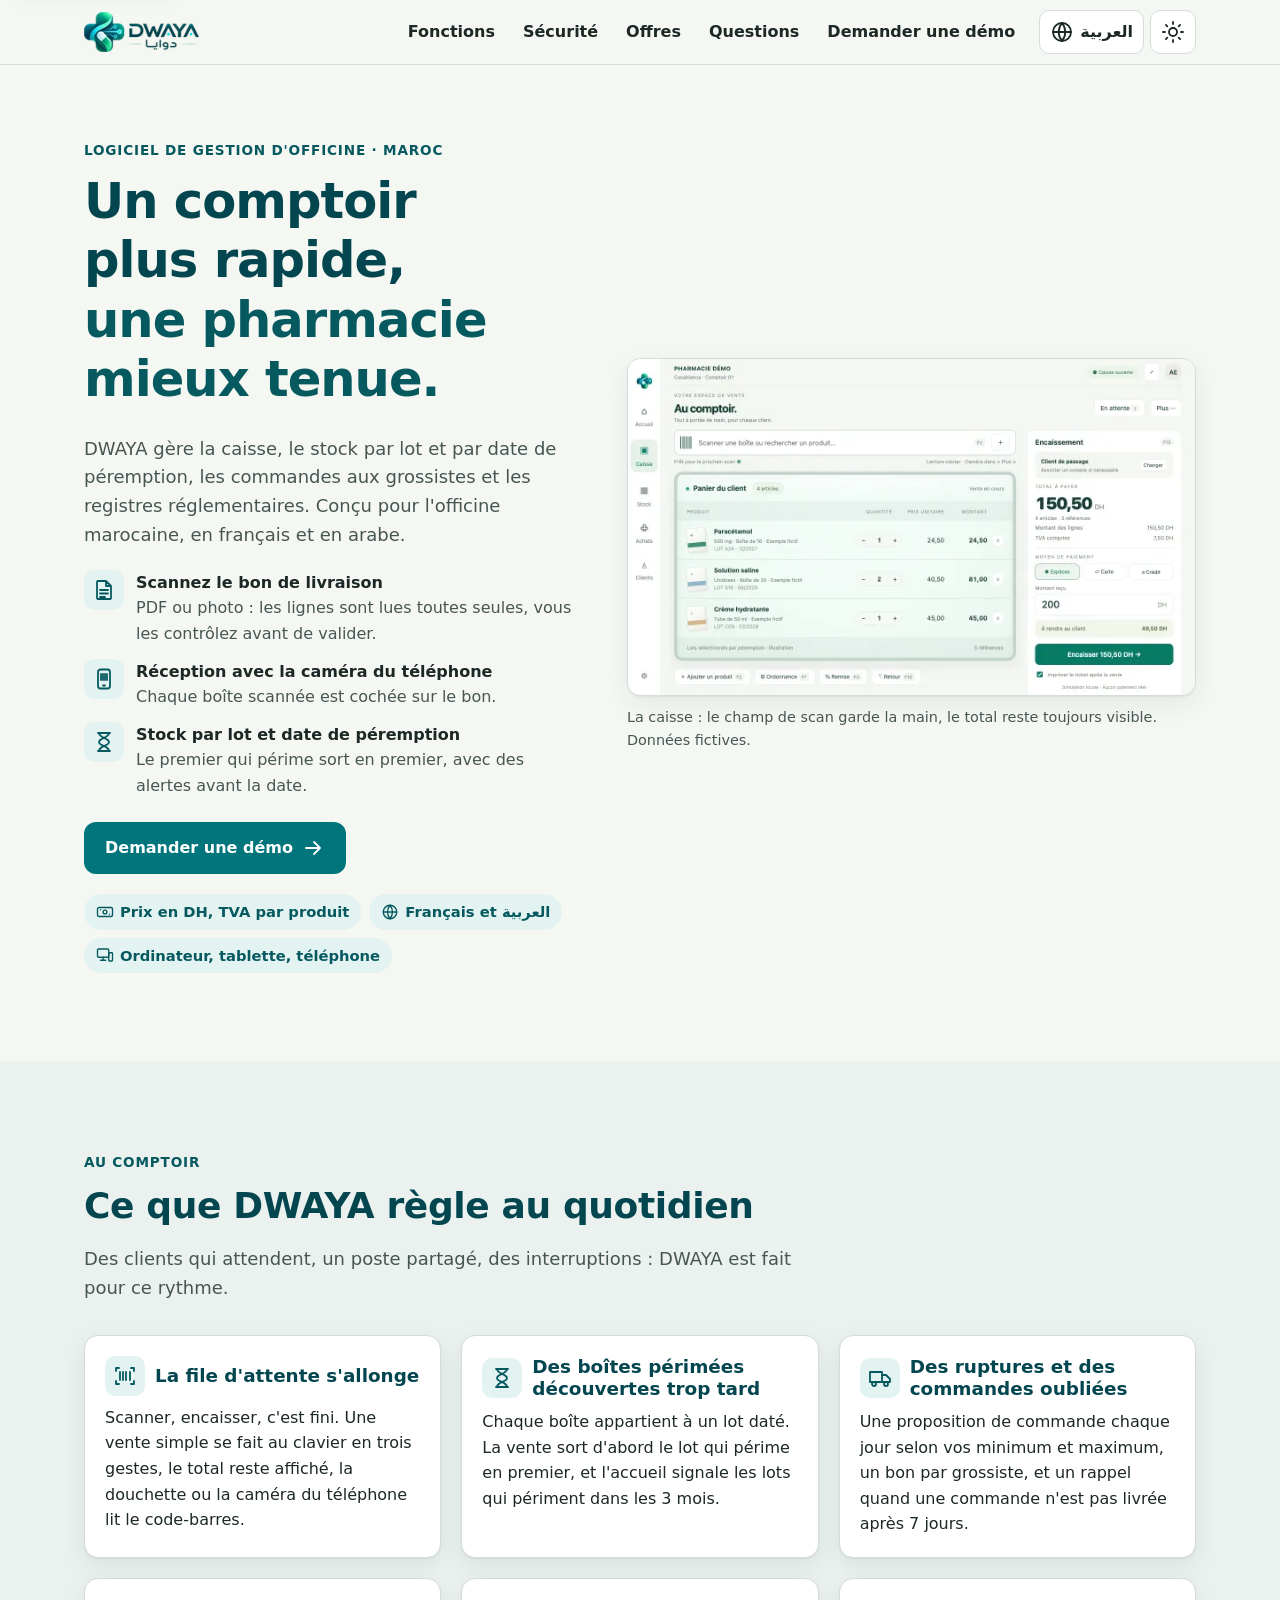
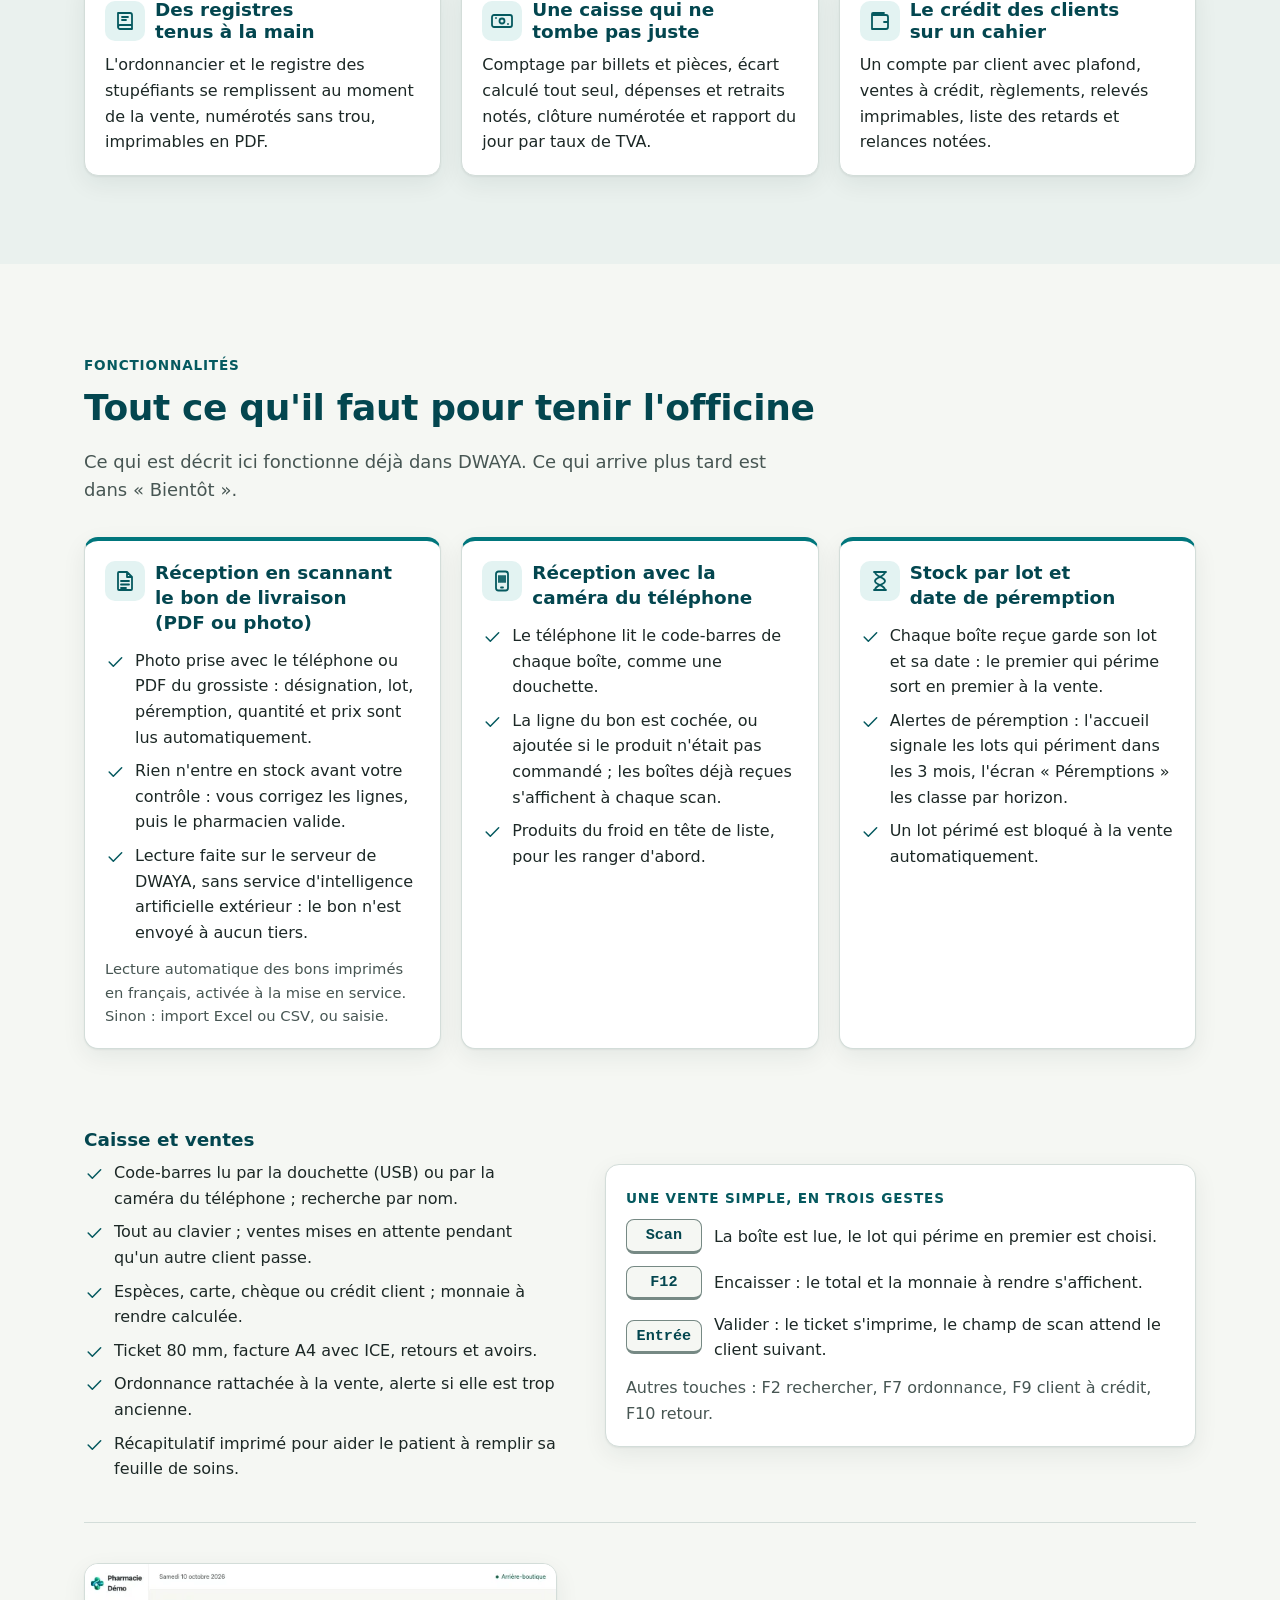
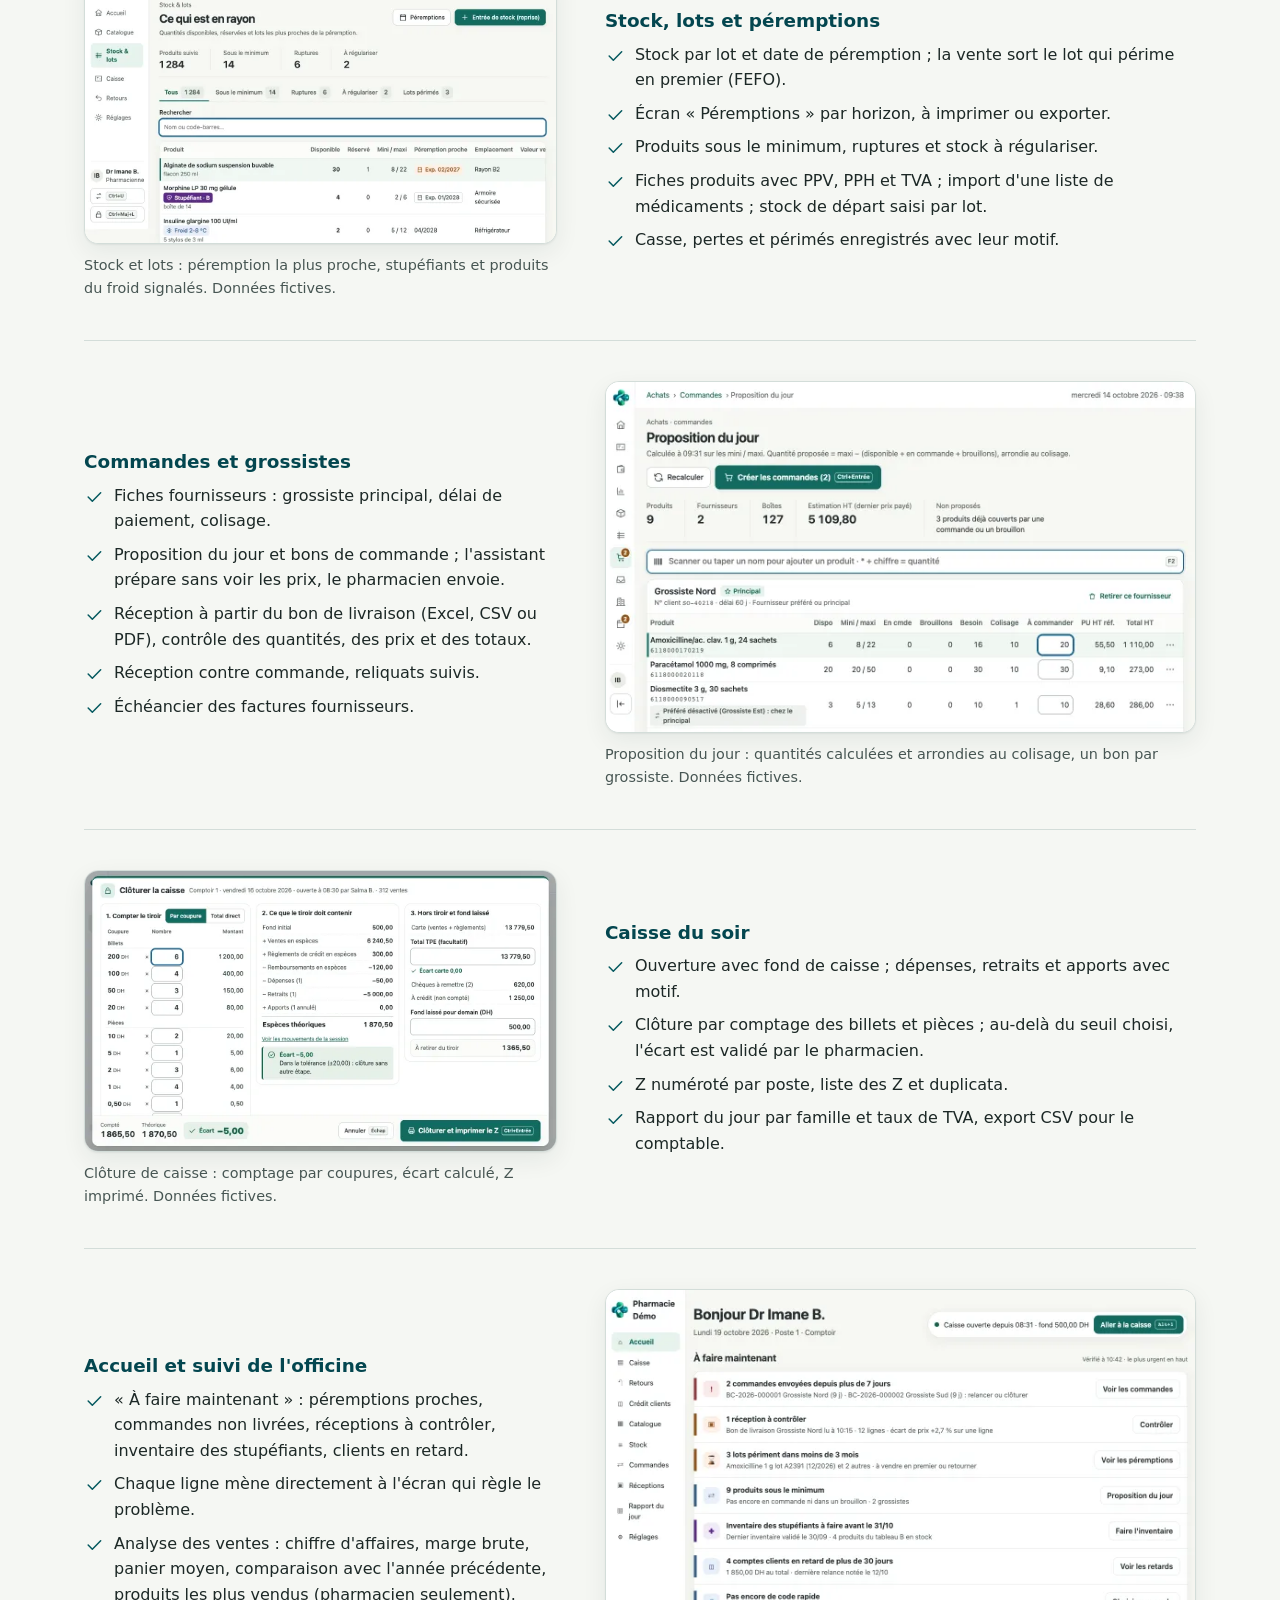
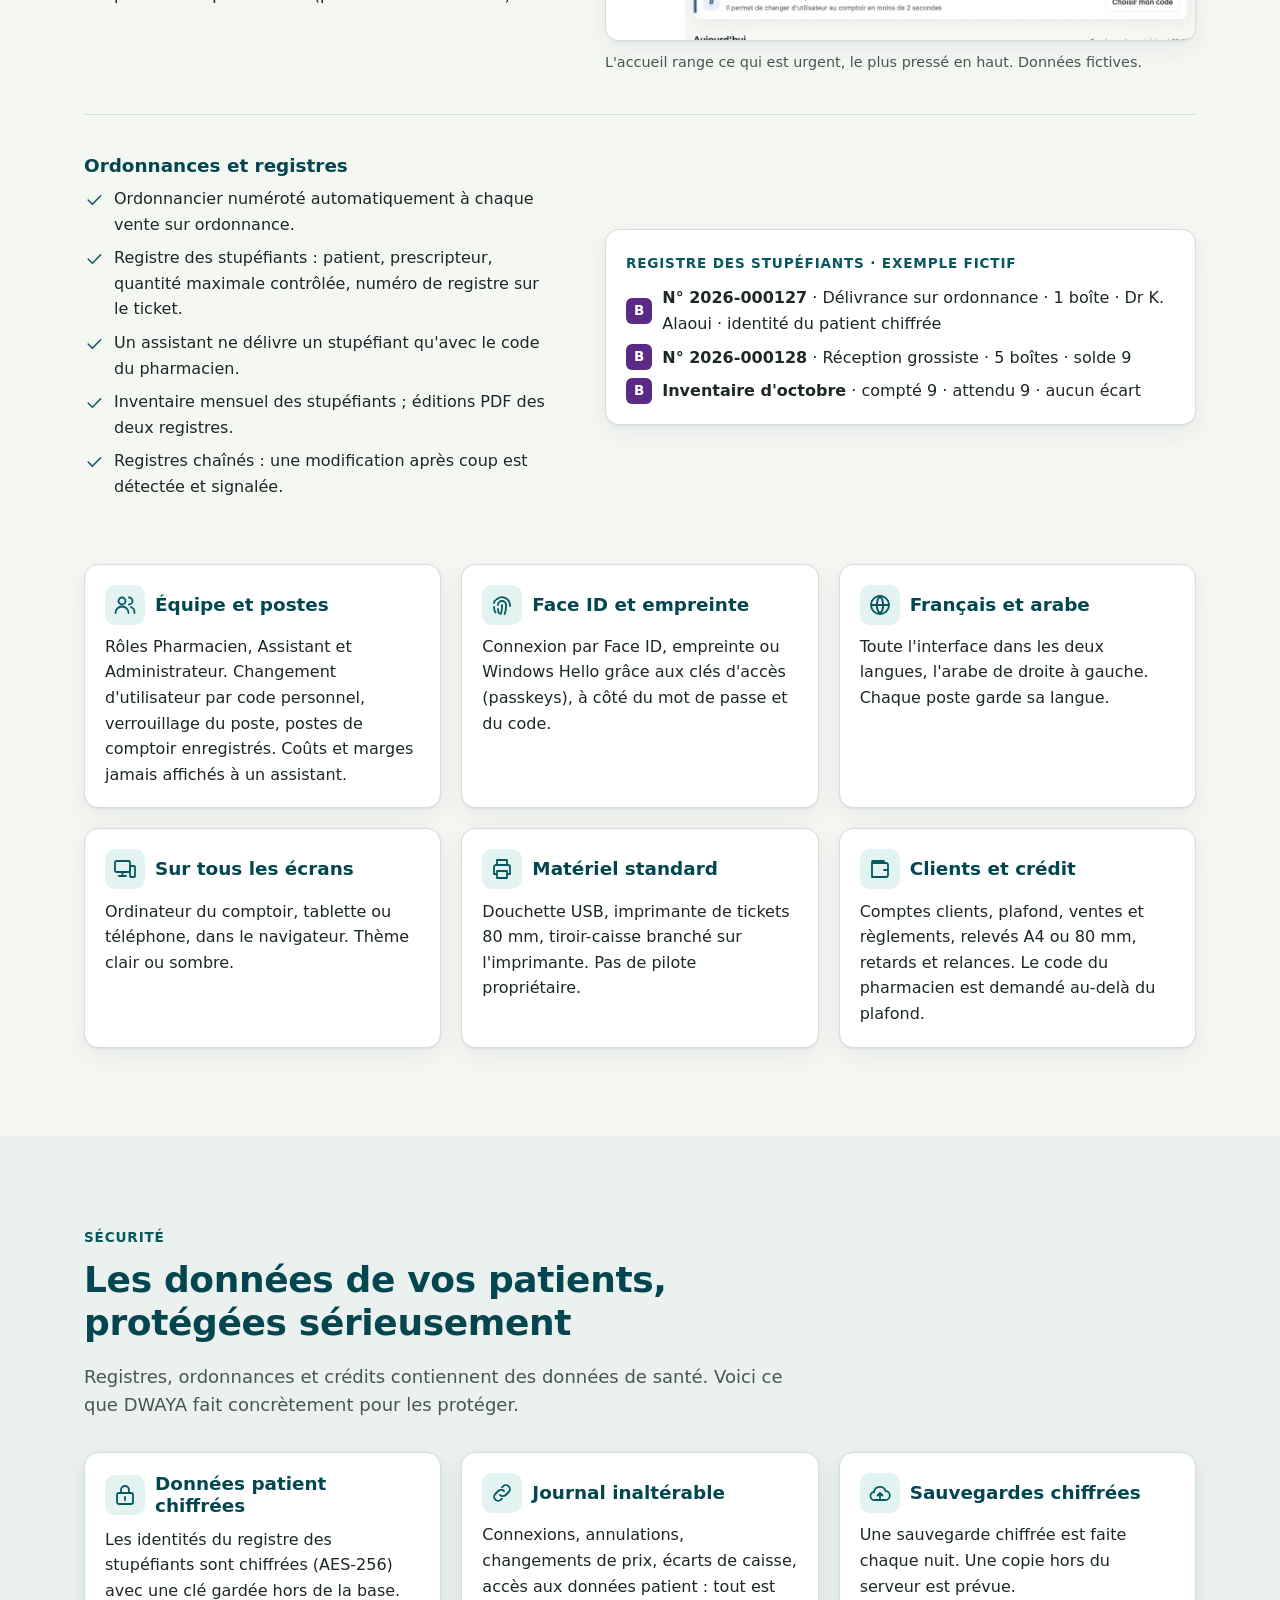
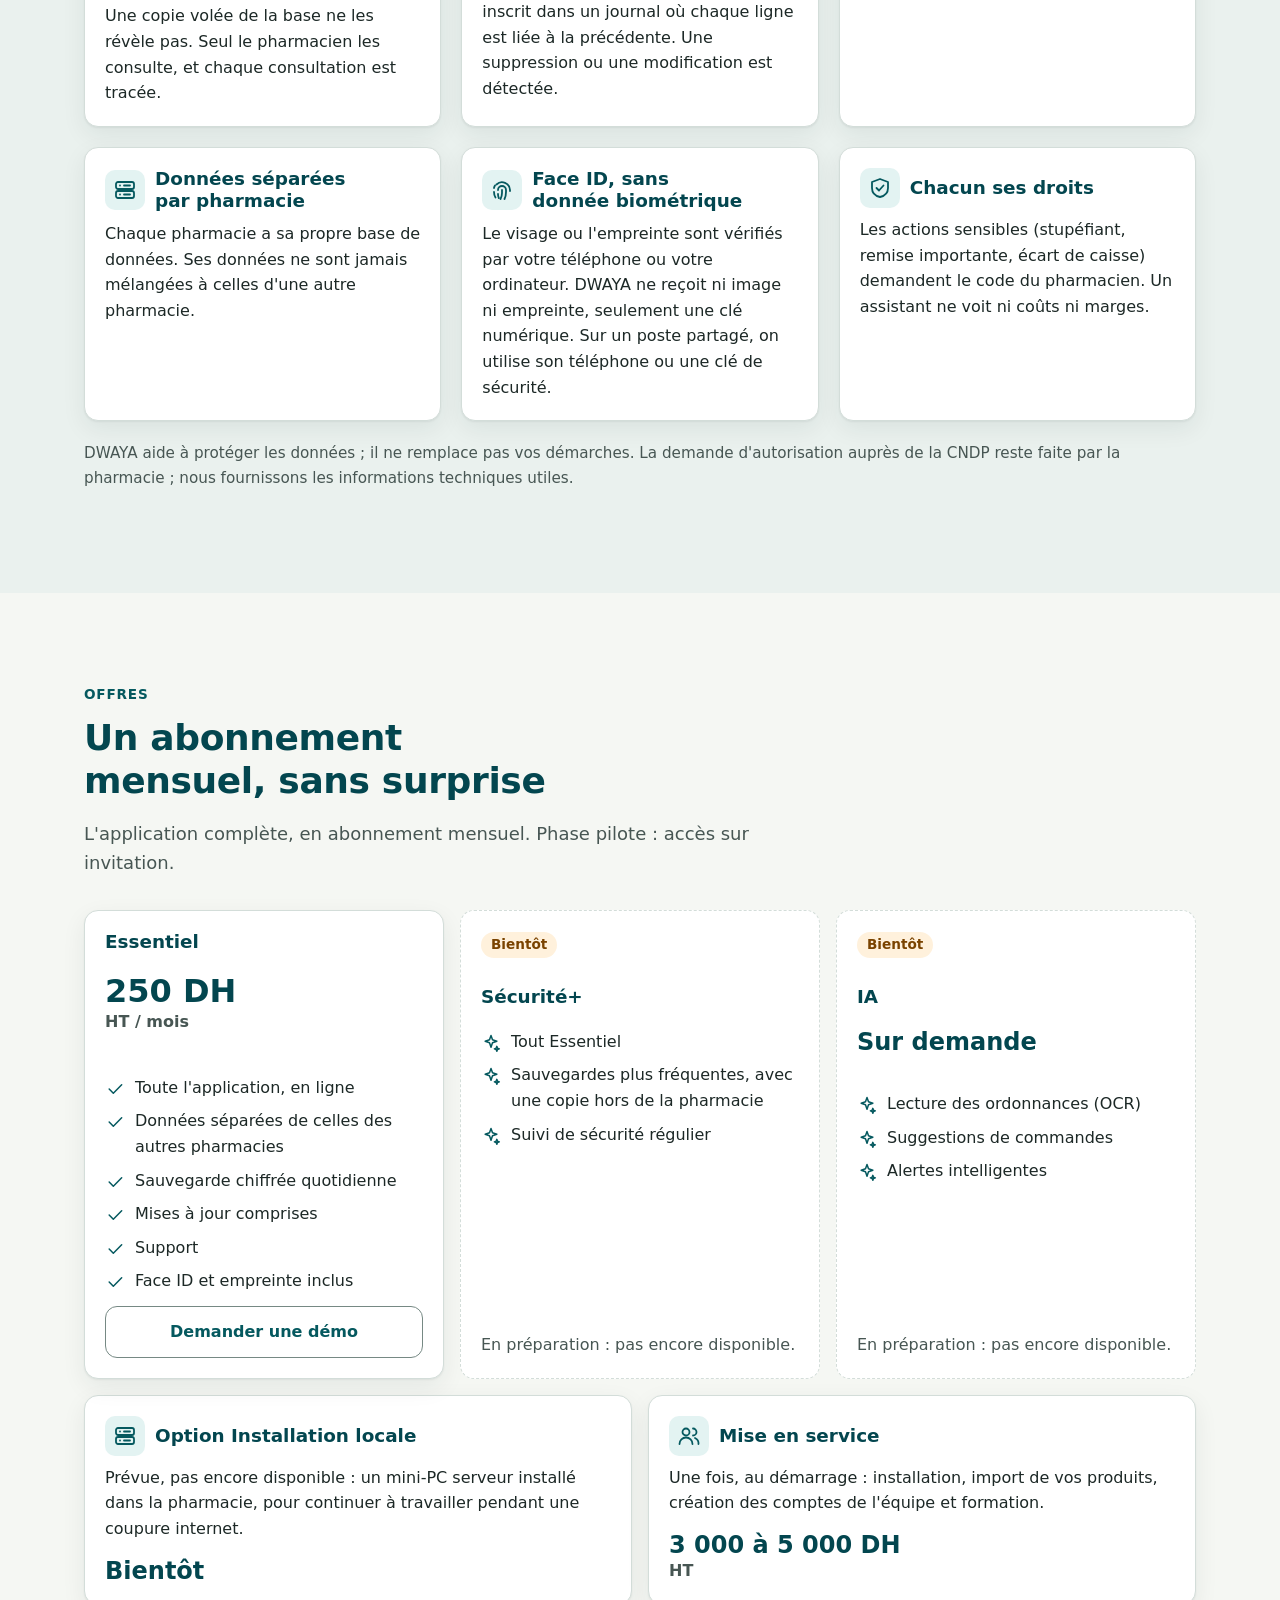
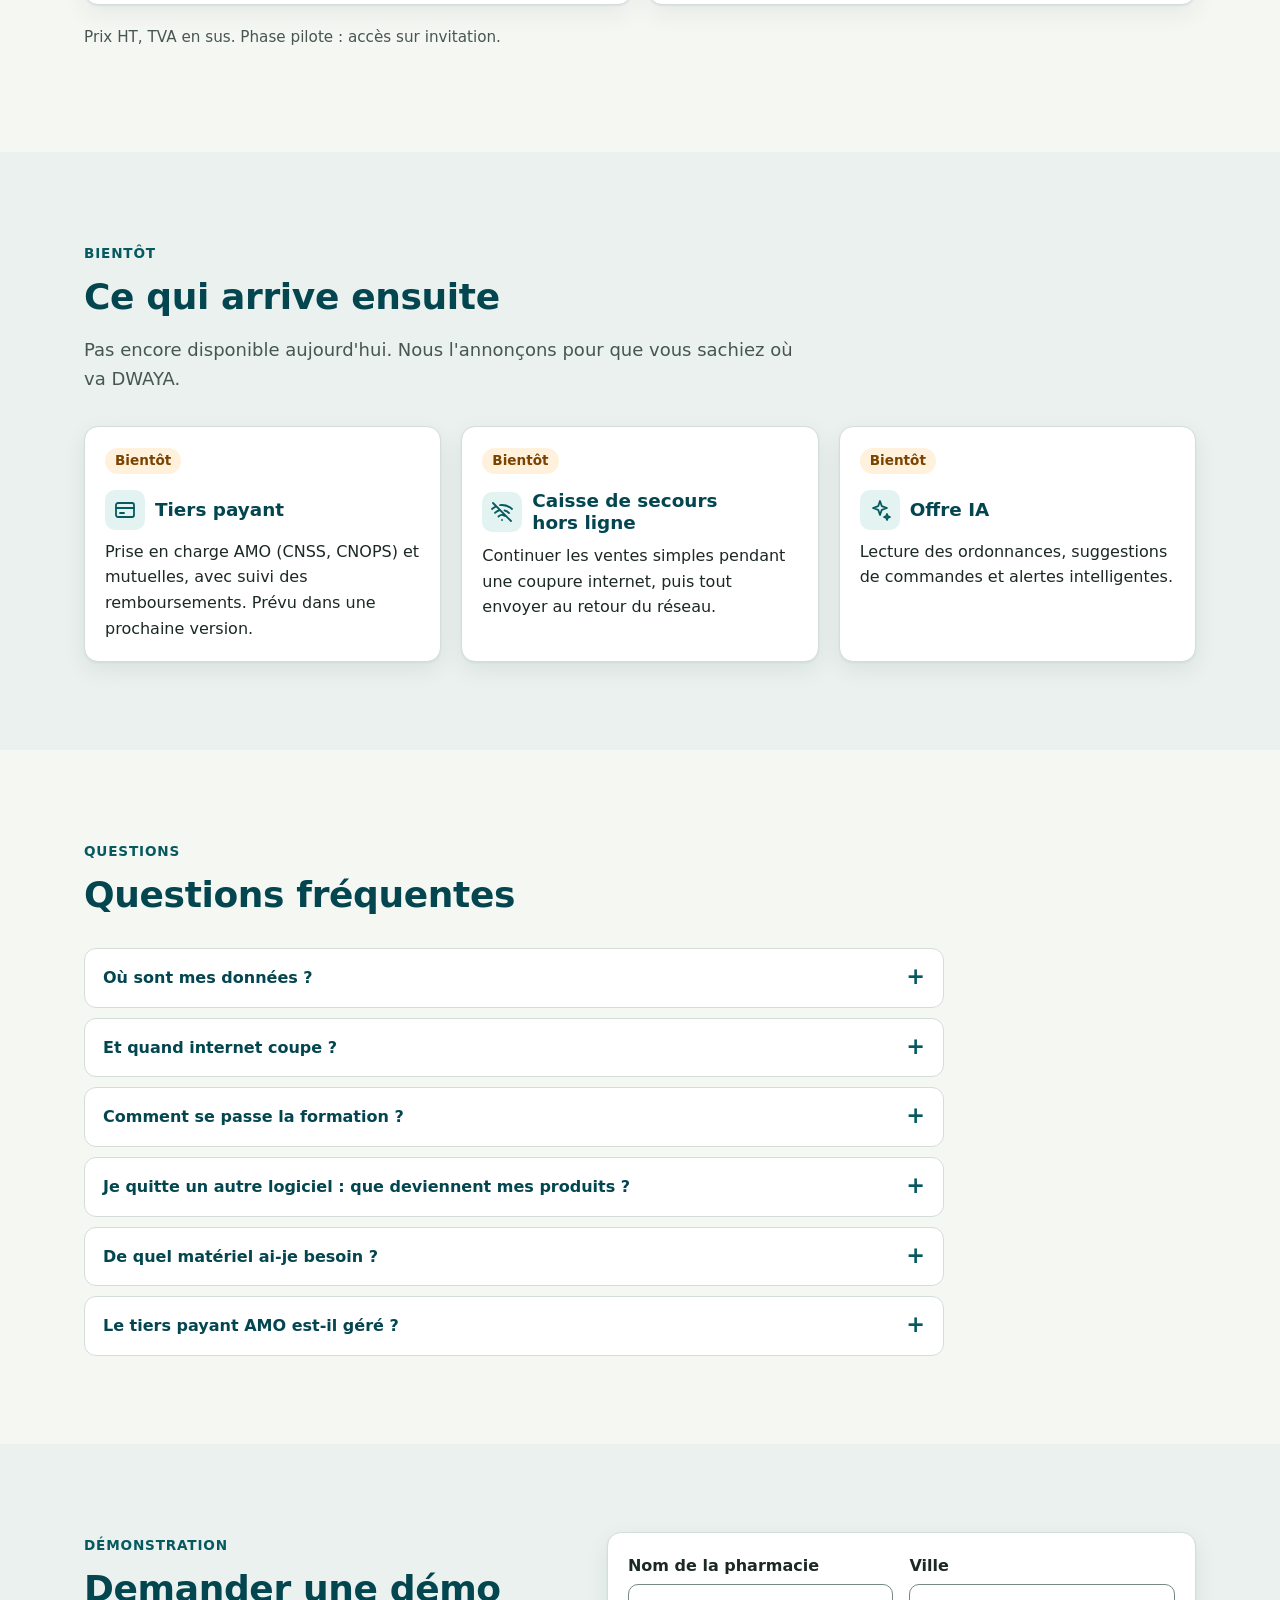
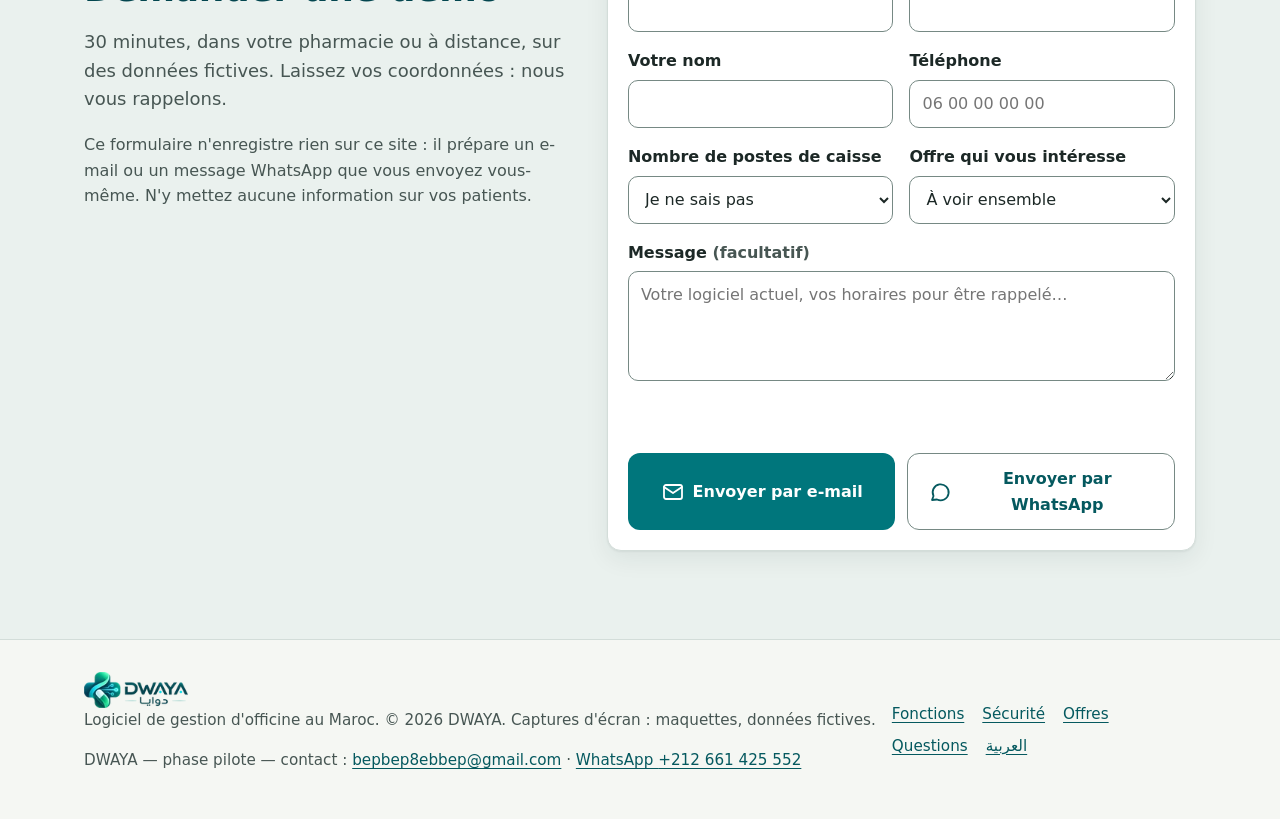
==== index.html @ 3f2f8c58 "Publish the DWAYA presentation page Co-Authored-By: Claude Opus 5.5 <noreply@anthropic.com>" ====
<!doctype html>
<html lang="fr" dir="ltr">
<head>
<meta charset="utf-8">
<meta name="viewport" content="width=device-width, initial-scale=1">
<title>DWAYA — Logiciel de gestion d'officine au Maroc</title>
<meta name="description" content="DWAYA : réception en scannant le bon de livraison (PDF ou photo) ou avec la caméra du téléphone, stock par lot et péremption, caisse au code-barres, registres. En français et en arabe, pour les pharmacies au Maroc.">
<meta name="color-scheme" content="light dark">
<meta name="theme-color" content="#00767C">
<meta name="robots" content="index, follow">
<link rel="canonical" href="https://bepbep11.github.io/dwaya-site/">
<meta property="og:type" content="website">
<meta property="og:site_name" content="DWAYA">
<meta property="og:locale" content="fr_FR">
<meta property="og:locale:alternate" content="ar_AR">
<meta property="og:url" content="https://bepbep11.github.io/dwaya-site/">
<meta property="og:title" content="DWAYA — Logiciel de gestion d'officine au Maroc">
<meta property="og:description" content="Réception en scannant le bon de livraison (PDF ou photo) ou avec la caméra du téléphone. Stock par lot : le premier qui périme sort en premier, alertes de péremption. Caisse, commandes, registres, en français et en arabe. Phase pilote : démonstration sur demande.">
<meta property="og:image" content="https://bepbep11.github.io/dwaya-site/assets/img/og-fr.jpg">
<meta property="og:image:type" content="image/jpeg">
<meta property="og:image:width" content="1200">
<meta property="og:image:height" content="630">
<meta property="og:image:alt" content="DWAYA, logiciel de gestion d'officine au Maroc : écran de caisse avec panier et total en DH.">
<meta name="twitter:card" content="summary_large_image">
<script src="assets/site-mode.js" defer></script>
<link rel="alternate" hreflang="fr" href="./">
<link rel="alternate" hreflang="ar" href="ar/index.html">
<link rel="icon" href="assets/img/favicon.ico" sizes="any">
<link rel="icon" type="image/png" sizes="32x32" href="assets/img/dwaya-symbole-32.png">
<link rel="apple-touch-icon" href="assets/img/apple-touch-icon.png">
<link rel="stylesheet" href="assets/site.css">
<script>
  /* Thème avant l'affichage (évite le flash) : choix mémorisé, sinon préférence du système. */
  (function () { var d = document.documentElement, t = null; d.classList.add('js');
    try { t = localStorage.getItem('dwaya-theme'); } catch (e) {}
    if (t !== 'light' && t !== 'dark') t = window.matchMedia && matchMedia('(prefers-color-scheme: dark)').matches ? 'dark' : 'light';
    d.setAttribute('data-theme', t); })();
</script>
<script src="assets/reglages.js" defer></script>
<script src="assets/site.js" defer></script>
</head>
<body>
<svg xmlns="http://www.w3.org/2000/svg" style="display:none" aria-hidden="true">
  <symbol id="i-scan" viewBox="0 0 24 24"><path d="M3 7V4h3M18 4h3v3M21 17v3h-3M6 20H3v-3M7 8v8M10 8v8M13 8v8M17 8v8"/></symbol>
  <symbol id="i-doc" viewBox="0 0 24 24"><path d="M14 3H6a1 1 0 0 0-1 1v16a1 1 0 0 0 1 1h12a1 1 0 0 0 1-1V8zM14 3v5h5M8 12h8M8 15.5h8M8 19h5"/></symbol>
  <symbol id="i-phone" viewBox="0 0 24 24"><rect x="6" y="2.5" width="12" height="19" rx="2.5"/><path d="M11 18.5h2M9 7v6M11 7v6M13 7v6M15 7v6"/></symbol>
  <symbol id="i-hourglass" viewBox="0 0 24 24"><path d="M6 3h12M6 21h12M7 3c0 5 10 5 10 9s-10 4-10 9M17 3c0 5-10 5-10 9s10 4 10 9"/></symbol>
  <symbol id="i-truck" viewBox="0 0 24 24"><path d="M2 6h12v10H2zM14 9h4l4 4v3h-8"/><circle cx="6" cy="18" r="2"/><circle cx="18" cy="18" r="2"/></symbol>
  <symbol id="i-book" viewBox="0 0 24 24"><path d="M5 4h12a2 2 0 0 1 2 2v14H7a2 2 0 0 1-2-2zM5 18a2 2 0 0 1 2-2h12M9 8h6M9 11h4"/></symbol>
  <symbol id="i-cash" viewBox="0 0 24 24"><rect x="2" y="6" width="20" height="12" rx="2"/><circle cx="12" cy="12" r="2.5"/><path d="M6 9v.01M18 15v.01"/></symbol>
  <symbol id="i-wallet" viewBox="0 0 24 24"><path d="M4 6h14a2 2 0 0 1 2 2v10a2 2 0 0 1-2 2H4zM4 6V5a1 1 0 0 1 1-1h11M16 13h4"/></symbol>
  <symbol id="i-users" viewBox="0 0 24 24"><circle cx="9" cy="8" r="3.5"/><path d="M2.5 20a6.5 6.5 0 0 1 13 0M16 4.5a3.5 3.5 0 0 1 0 7M18 14a6 6 0 0 1 3.5 6"/></symbol>
  <symbol id="i-lock" viewBox="0 0 24 24"><rect x="4" y="10" width="16" height="11" rx="2"/><path d="M8 10V7a4 4 0 0 1 8 0v3M12 14v3"/></symbol>
  <symbol id="i-shield" viewBox="0 0 24 24"><path d="M12 3l8 3v6c0 5-3.5 8-8 9-4.5-1-8-4-8-9V6z"/><path d="m8.5 12 2.5 2.5 4.5-5"/></symbol>
  <symbol id="i-chain" viewBox="0 0 24 24"><path d="M10 14a4 4 0 0 0 5.7 0l3-3a4 4 0 0 0-5.7-5.7l-1 1M14 10a4 4 0 0 0-5.7 0l-3 3a4 4 0 0 0 5.7 5.7l1-1"/></symbol>
  <symbol id="i-cloud" viewBox="0 0 24 24"><path d="M7 19h10a4.5 4.5 0 0 0 .6-9A6 6 0 0 0 6 11a4 4 0 0 0 1 8zM12 12v5M9.5 14.5 12 12l2.5 2.5"/></symbol>
  <symbol id="i-server" viewBox="0 0 24 24"><rect x="3" y="4" width="18" height="7" rx="2"/><rect x="3" y="13" width="18" height="7" rx="2"/><path d="M7 7.5h.01M7 16.5h.01M11 7.5h6M11 16.5h6"/></symbol>
  <symbol id="i-finger" viewBox="0 0 24 24"><path d="M6.5 6.5A8 8 0 0 1 20 12v1M4 10a8 8 0 0 1 1-2.5M4 14c0 2 .5 4 1.5 5.5M8 12a4 4 0 0 1 8 0v2c0 2.5-.5 5-1.5 7M12 12v3c0 2-.5 4-1.5 6M8 16c0 1.5.3 3 .8 4"/></symbol>
  <symbol id="i-globe" viewBox="0 0 24 24"><circle cx="12" cy="12" r="9"/><path d="M3 12h18M12 3a14 14 0 0 1 0 18M12 3a14 14 0 0 0 0 18"/></symbol>
  <symbol id="i-devices" viewBox="0 0 24 24"><rect x="2" y="4" width="15" height="11" rx="1.5"/><path d="M6 19h7M9.5 15v4"/><rect x="17" y="9" width="5" height="11" rx="1"/></symbol>
  <symbol id="i-printer" viewBox="0 0 24 24"><path d="M7 8V3h10v5M7 17H4v-7a2 2 0 0 1 2-2h12a2 2 0 0 1 2 2v7h-3M7 14h10v7H7z"/></symbol>
  <symbol id="i-chart" viewBox="0 0 24 24"><path d="M3 20h18M6 16v-5M11 16V6M16 16v-8M20 16v-3"/></symbol>
  <symbol id="i-spark" viewBox="0 0 24 24"><path d="M12 3l1.8 5.2L19 10l-5.2 1.8L12 17l-1.8-5.2L5 10l5.2-1.8zM19 16l.8 2.2L22 19l-2.2.8L19 22l-.8-2.2L16 19l2.2-.8z"/></symbol>
  <symbol id="i-offline" viewBox="0 0 24 24"><path d="M3 3l18 18M8.5 16.5a5 5 0 0 1 6.2-.6M5 12.9a10 10 0 0 1 4.2-2.6M14.5 10.4A10 10 0 0 1 19 13M2 9a15 15 0 0 1 3.6-2.4M10 5.1A15 15 0 0 1 22 9M12 20h.01"/></symbol>
  <symbol id="i-card" viewBox="0 0 24 24"><rect x="3" y="5" width="18" height="14" rx="2"/><path d="M3 10h18M7 15h4"/></symbol>
  <symbol id="i-check" viewBox="0 0 24 24"><path d="m5 12 5 5L20 7"/></symbol>
  <symbol id="i-arrow" viewBox="0 0 24 24"><path d="M5 12h14M13 6l6 6-6 6"/></symbol>
  <symbol id="i-sun" viewBox="0 0 24 24"><circle cx="12" cy="12" r="4"/><path d="M12 2v2M12 20v2M4.9 4.9l1.4 1.4M17.7 17.7l1.4 1.4M2 12h2M20 12h2M4.9 19.1l1.4-1.4M17.7 6.3l1.4-1.4"/></symbol>
  <symbol id="i-moon" viewBox="0 0 24 24"><path d="M20 14.5A8 8 0 1 1 9.5 4a6.5 6.5 0 0 0 10.5 10.5z"/></symbol>
  <symbol id="i-menu" viewBox="0 0 24 24"><path d="M4 7h16M4 12h16M4 17h16"/></symbol>
  <symbol id="i-mail" viewBox="0 0 24 24"><rect x="3" y="5" width="18" height="14" rx="2"/><path d="m3 7 9 6 9-6"/></symbol>
  <symbol id="i-chat" viewBox="0 0 24 24"><path d="M4 20l1.5-4A8 8 0 1 1 9 19.5z"/></symbol>
</svg>

<a class="skip" href="#contenu">Aller au contenu</a>

<header class="top">
  <div class="wrap">
    <a class="brand" href="#contenu">
      <img class="logo-light" src="assets/img/dwaya-horizontal-clair-48.webp" srcset="assets/img/dwaya-horizontal-clair-48.webp 1x, assets/img/dwaya-horizontal-clair-48@2x.webp 2x" width="138" height="48" alt="DWAYA, accueil">
      <img class="logo-dark" src="assets/img/dwaya-horizontal-sombre-48.webp" srcset="assets/img/dwaya-horizontal-sombre-48.webp 1x, assets/img/dwaya-horizontal-sombre-48@2x.webp 2x" width="134" height="48" alt="DWAYA, accueil">
    </a>
    <nav class="nav" id="nav" aria-label="Menu principal">
      <ul>
        <li><a href="#fonctions">Fonctions</a></li>
        <li><a href="#securite">Sécurité</a></li>
        <li><a href="#offres">Offres</a></li>
        <li><a href="#questions">Questions</a></li>
        <li><a href="#demo">Demander une démo</a></li>
      </ul>
    </nav>
    <div class="tools">
      <a class="icon-btn lang-btn" href="ar/index.html" hreflang="ar" lang="ar"><svg class="i" aria-hidden="true"><use href="#i-globe"/></svg><span class="long">العربية</span><span class="short" aria-hidden="true">ع</span></a>
      <button class="icon-btn theme-btn" id="theme-btn" type="button" aria-pressed="false" aria-label="Thème sombre">
        <svg class="i i-sun" aria-hidden="true"><use href="#i-sun"/></svg><svg class="i i-moon" aria-hidden="true"><use href="#i-moon"/></svg>
      </button>
      <button class="icon-btn menu-btn" id="menu-btn" type="button" aria-expanded="false" aria-controls="nav"><svg class="i" aria-hidden="true"><use href="#i-menu"/></svg><span>Menu</span></button>
    </div>
  </div>
</header>

<main id="contenu" tabindex="-1">

<!-- ACCROCHE -->
<section class="hero" aria-labelledby="titre">
  <div class="wrap">
    <div>
      <p class="eyebrow">Logiciel de gestion d'officine · Maroc</p>
      <h1 id="titre">Un comptoir plus rapide, <span>une pharmacie mieux tenue.</span></h1>
      <p class="lead">DWAYA gère la caisse, le stock par lot et par date de péremption, les commandes aux grossistes et les registres réglementaires. Conçu pour l'officine marocaine, en français et en arabe.</p>
      <ul class="keys" aria-label="Points forts">
        <li><span class="badge-ico"><svg class="i" aria-hidden="true"><use href="#i-doc"/></svg></span><span><strong>Scannez le bon de livraison</strong> PDF ou photo : les lignes sont lues toutes seules, vous les contrôlez avant de valider.</span></li>
        <li><span class="badge-ico"><svg class="i" aria-hidden="true"><use href="#i-phone"/></svg></span><span><strong>Réception avec la caméra du téléphone</strong> Chaque boîte scannée est cochée sur le bon.</span></li>
        <li><span class="badge-ico"><svg class="i" aria-hidden="true"><use href="#i-hourglass"/></svg></span><span><strong>Stock par lot et date de péremption</strong> Le premier qui périme sort en premier, avec des alertes avant la date.</span></li>
      </ul>
      <div class="actions">
        <a class="btn btn-primary" href="#demo">Demander une démo <svg class="i i-dir" aria-hidden="true"><use href="#i-arrow"/></svg></a>
      </div>
      <ul class="chips" aria-label="En bref">
        <li><svg class="i" aria-hidden="true"><use href="#i-cash"/></svg>Prix en DH, TVA par produit</li>
        <li><svg class="i" aria-hidden="true"><use href="#i-globe"/></svg>Français et العربية</li>
        <li><svg class="i" aria-hidden="true"><use href="#i-devices"/></svg>Ordinateur, tablette, téléphone</li>
      </ul>
    </div>
    <figure class="shot">
      <div class="frame">
        <img src="assets/captures/caisse-fr-1280.webp" srcset="assets/captures/caisse-fr-640.webp 640w, assets/captures/caisse-fr-1280.webp 1280w" sizes="(min-width: 960px) 600px, calc(100vw - 32px)" width="1280" height="760" fetchpriority="high" alt="Écran de caisse : champ de scan en haut, panier de trois produits avec lot et date de péremption, total à payer 150,50 DH, paiement en espèces avec monnaie à rendre 49,50 DH.">
      </div>
      <figcaption>La caisse : le champ de scan garde la main, le total reste toujours visible. Données fictives.</figcaption>
    </figure>
  </div>
</section>

<!-- PROBLÈMES RÉSOLUS -->
<section class="alt" aria-labelledby="t-problemes">
  <div class="wrap">
    <div class="section-head">
      <p class="eyebrow">Au comptoir</p>
      <h2 id="t-problemes">Ce que DWAYA règle au quotidien</h2>
      <p class="lead">Des clients qui attendent, un poste partagé, des interruptions : DWAYA est fait pour ce rythme.</p>
    </div>
    <div class="grid grid-3">
      <article class="card problem">
        <h3><span class="badge-ico"><svg class="i" aria-hidden="true"><use href="#i-scan"/></svg></span>La file d'attente s'allonge</h3>
        <p>Scanner, encaisser, c'est fini. Une vente simple se fait au clavier en trois gestes, le total reste affiché, la douchette ou la caméra du téléphone lit le code-barres.</p>
      </article>
      <article class="card problem">
        <h3><span class="badge-ico"><svg class="i" aria-hidden="true"><use href="#i-hourglass"/></svg></span>Des boîtes périmées découvertes trop tard</h3>
        <p>Chaque boîte appartient à un lot daté. La vente sort d'abord le lot qui périme en premier, et l'accueil signale les lots qui périment dans les 3 mois.</p>
      </article>
      <article class="card problem">
        <h3><span class="badge-ico"><svg class="i" aria-hidden="true"><use href="#i-truck"/></svg></span>Des ruptures et des commandes oubliées</h3>
        <p>Une proposition de commande chaque jour selon vos minimum et maximum, un bon par grossiste, et un rappel quand une commande n'est pas livrée après 7 jours.</p>
      </article>
      <article class="card problem">
        <h3><span class="badge-ico"><svg class="i" aria-hidden="true"><use href="#i-book"/></svg></span>Des registres tenus à la main</h3>
        <p>L'ordonnancier et le registre des stupéfiants se remplissent au moment de la vente, numérotés sans trou, imprimables en PDF.</p>
      </article>
      <article class="card problem">
        <h3><span class="badge-ico"><svg class="i" aria-hidden="true"><use href="#i-cash"/></svg></span>Une caisse qui ne tombe pas juste</h3>
        <p>Comptage par billets et pièces, écart calculé tout seul, dépenses et retraits notés, clôture numérotée et rapport du jour par taux de TVA.</p>
      </article>
      <article class="card problem">
        <h3><span class="badge-ico"><svg class="i" aria-hidden="true"><use href="#i-wallet"/></svg></span>Le crédit des clients sur un cahier</h3>
        <p>Un compte par client avec plafond, ventes à crédit, règlements, relevés imprimables, liste des retards et relances notées.</p>
      </article>
    </div>
  </div>
</section>

<!-- FONCTIONNALITÉS (uniquement ce qui est livré dans l'application) -->
<section id="fonctions" aria-labelledby="t-fonctions">
  <div class="wrap">
    <div class="section-head">
      <p class="eyebrow">Fonctionnalités</p>
      <h2 id="t-fonctions">Tout ce qu'il faut pour tenir l'officine</h2>
      <p class="lead">Ce qui est décrit ici fonctionne déjà dans DWAYA. Ce qui arrive plus tard est dans « Bientôt ».</p>
    </div>

    <div class="grid grid-3 highlights">
      <article class="card key">
        <h3><span class="badge-ico"><svg class="i" aria-hidden="true"><use href="#i-doc"/></svg></span>Réception en scannant le bon de livraison (PDF ou photo)</h3>
        <ul class="checks">
          <li><svg class="i" aria-hidden="true"><use href="#i-check"/></svg><span>Photo prise avec le téléphone ou PDF du grossiste : désignation, lot, péremption, quantité et prix sont lus automatiquement.</span></li>
          <li><svg class="i" aria-hidden="true"><use href="#i-check"/></svg><span>Rien n'entre en stock avant votre contrôle : vous corrigez les lignes, puis le pharmacien valide.</span></li>
          <li><svg class="i" aria-hidden="true"><use href="#i-check"/></svg><span>Lecture faite sur le serveur de DWAYA, sans service d'intelligence artificielle extérieur : le bon n'est envoyé à aucun tiers.</span></li>
        </ul>
        <p class="muted small">Lecture automatique des bons imprimés en français, activée à la mise en service. Sinon : import Excel ou CSV, ou saisie.</p>
      </article>
      <article class="card key">
        <h3><span class="badge-ico"><svg class="i" aria-hidden="true"><use href="#i-phone"/></svg></span>Réception avec la caméra du téléphone</h3>
        <ul class="checks">
          <li><svg class="i" aria-hidden="true"><use href="#i-check"/></svg><span>Le téléphone lit le code-barres de chaque boîte, comme une douchette.</span></li>
          <li><svg class="i" aria-hidden="true"><use href="#i-check"/></svg><span>La ligne du bon est cochée, ou ajoutée si le produit n'était pas commandé ; les boîtes déjà reçues s'affichent à chaque scan.</span></li>
          <li><svg class="i" aria-hidden="true"><use href="#i-check"/></svg><span>Produits du froid en tête de liste, pour les ranger d'abord.</span></li>
        </ul>
      </article>
      <article class="card key">
        <h3><span class="badge-ico"><svg class="i" aria-hidden="true"><use href="#i-hourglass"/></svg></span>Stock par lot et date de péremption</h3>
        <ul class="checks">
          <li><svg class="i" aria-hidden="true"><use href="#i-check"/></svg><span>Chaque boîte reçue garde son lot et sa date : le premier qui périme sort en premier à la vente.</span></li>
          <li><svg class="i" aria-hidden="true"><use href="#i-check"/></svg><span>Alertes de péremption : l'accueil signale les lots qui périment dans les 3 mois, l'écran « Péremptions » les classe par horizon.</span></li>
          <li><svg class="i" aria-hidden="true"><use href="#i-check"/></svg><span>Un lot périmé est bloqué à la vente automatiquement.</span></li>
        </ul>
      </article>
    </div>

    <article class="feature">
      <div>
        <h3>Caisse et ventes</h3>
        <ul class="checks">
          <li><svg class="i" aria-hidden="true"><use href="#i-check"/></svg><span>Code-barres lu par la douchette (USB) ou par la caméra du téléphone ; recherche par nom.</span></li>
          <li><svg class="i" aria-hidden="true"><use href="#i-check"/></svg><span>Tout au clavier ; ventes mises en attente pendant qu'un autre client passe.</span></li>
          <li><svg class="i" aria-hidden="true"><use href="#i-check"/></svg><span>Espèces, carte, chèque ou crédit client ; monnaie à rendre calculée.</span></li>
          <li><svg class="i" aria-hidden="true"><use href="#i-check"/></svg><span>Ticket 80 mm, facture A4 avec ICE, retours et avoirs.</span></li>
          <li><svg class="i" aria-hidden="true"><use href="#i-check"/></svg><span>Ordonnance rattachée à la vente, alerte si elle est trop ancienne.</span></li>
          <li><svg class="i" aria-hidden="true"><use href="#i-check"/></svg><span>Récapitulatif imprimé pour aider le patient à remplir sa feuille de soins.</span></li>
        </ul>
      </div>
      <div class="card steps" aria-labelledby="t-3gestes">
        <p class="eyebrow" id="t-3gestes">Une vente simple, en trois gestes</p>
        <ol>
          <li><kbd>Scan</kbd><span>La boîte est lue, le lot qui périme en premier est choisi.</span></li>
          <li><kbd>F12</kbd><span>Encaisser : le total et la monnaie à rendre s'affichent.</span></li>
          <li><kbd>Entrée</kbd><span>Valider : le ticket s'imprime, le champ de scan attend le client suivant.</span></li>
        </ol>
        <p class="muted">Autres touches : F2 rechercher, F7 ordonnance, F9 client à crédit, F10 retour.</p>
      </div>
    </article>

    <article class="feature flip">
      <div>
        <h3>Stock, lots et péremptions</h3>
        <ul class="checks">
          <li><svg class="i" aria-hidden="true"><use href="#i-check"/></svg><span>Stock par lot et date de péremption ; la vente sort le lot qui périme en premier (FEFO).</span></li>
          <li><svg class="i" aria-hidden="true"><use href="#i-check"/></svg><span>Écran « Péremptions » par horizon, à imprimer ou exporter.</span></li>
          <li><svg class="i" aria-hidden="true"><use href="#i-check"/></svg><span>Produits sous le minimum, ruptures et stock à régulariser.</span></li>
          <li><svg class="i" aria-hidden="true"><use href="#i-check"/></svg><span>Fiches produits avec PPV, PPH et TVA ; import d'une liste de médicaments ; stock de départ saisi par lot.</span></li>
          <li><svg class="i" aria-hidden="true"><use href="#i-check"/></svg><span>Casse, pertes et périmés enregistrés avec leur motif.</span></li>
        </ul>
      </div>
      <figure class="shot">
        <div class="frame"><img src="assets/captures/stock-fr-1280.webp" srcset="assets/captures/stock-fr-640.webp 640w, assets/captures/stock-fr-1280.webp 1280w" sizes="(min-width: 960px) 620px, calc(100vw - 32px)" width="1280" height="760" loading="lazy" decoding="async" alt="Écran Stock et lots : produits suivis, sous le minimum, ruptures ; liste avec date de péremption la plus proche, un stupéfiant signalé en violet et un produit du froid."></div>
        <figcaption>Stock et lots : péremption la plus proche, stupéfiants et produits du froid signalés. Données fictives.</figcaption>
      </figure>
    </article>

    <article class="feature">
      <div>
        <h3>Commandes et grossistes</h3>
        <ul class="checks">
          <li><svg class="i" aria-hidden="true"><use href="#i-check"/></svg><span>Fiches fournisseurs : grossiste principal, délai de paiement, colisage.</span></li>
          <li><svg class="i" aria-hidden="true"><use href="#i-check"/></svg><span>Proposition du jour et bons de commande ; l'assistant prépare sans voir les prix, le pharmacien envoie.</span></li>
          <li><svg class="i" aria-hidden="true"><use href="#i-check"/></svg><span>Réception à partir du bon de livraison (Excel, CSV ou PDF), contrôle des quantités, des prix et des totaux.</span></li>
          <li><svg class="i" aria-hidden="true"><use href="#i-check"/></svg><span>Réception contre commande, reliquats suivis.</span></li>
          <li><svg class="i" aria-hidden="true"><use href="#i-check"/></svg><span>Échéancier des factures fournisseurs.</span></li>
        </ul>
      </div>
      <figure class="shot">
        <div class="frame"><img src="assets/captures/commandes-fr-1280.webp" srcset="assets/captures/commandes-fr-640.webp 640w, assets/captures/commandes-fr-1280.webp 1280w" sizes="(min-width: 960px) 620px, calc(100vw - 32px)" width="1280" height="760" loading="lazy" decoding="async" alt="Écran Proposition du jour : 9 produits, 2 fournisseurs, 127 boîtes ; pour chaque produit le disponible, le mini et maxi, le besoin, le colisage et la quantité à commander."></div>
        <figcaption>Proposition du jour : quantités calculées et arrondies au colisage, un bon par grossiste. Données fictives.</figcaption>
      </figure>
    </article>

    <article class="feature flip">
      <div>
        <h3>Caisse du soir</h3>
        <ul class="checks">
          <li><svg class="i" aria-hidden="true"><use href="#i-check"/></svg><span>Ouverture avec fond de caisse ; dépenses, retraits et apports avec motif.</span></li>
          <li><svg class="i" aria-hidden="true"><use href="#i-check"/></svg><span>Clôture par comptage des billets et pièces ; au-delà du seuil choisi, l'écart est validé par le pharmacien.</span></li>
          <li><svg class="i" aria-hidden="true"><use href="#i-check"/></svg><span>Z numéroté par poste, liste des Z et duplicata.</span></li>
          <li><svg class="i" aria-hidden="true"><use href="#i-check"/></svg><span>Rapport du jour par famille et taux de TVA, export CSV pour le comptable.</span></li>
        </ul>
      </div>
      <figure class="shot">
        <div class="frame"><img src="assets/captures/cloture-fr-1280.webp" srcset="assets/captures/cloture-fr-640.webp 640w, assets/captures/cloture-fr-1280.webp 1280w" sizes="(min-width: 960px) 620px, calc(100vw - 32px)" width="1280" height="760" loading="lazy" decoding="async" alt="Fenêtre Clôturer la caisse : comptage par billets et pièces, ce que le tiroir doit contenir, écart de moins 5,00 DH dans la tolérance, bouton Clôturer et imprimer le Z."></div>
        <figcaption>Clôture de caisse : comptage par coupures, écart calculé, Z imprimé. Données fictives.</figcaption>
      </figure>
    </article>

    <article class="feature">
      <div>
        <h3>Accueil et suivi de l'officine</h3>
        <ul class="checks">
          <li><svg class="i" aria-hidden="true"><use href="#i-check"/></svg><span>« À faire maintenant » : péremptions proches, commandes non livrées, réceptions à contrôler, inventaire des stupéfiants, clients en retard.</span></li>
          <li><svg class="i" aria-hidden="true"><use href="#i-check"/></svg><span>Chaque ligne mène directement à l'écran qui règle le problème.</span></li>
          <li><svg class="i" aria-hidden="true"><use href="#i-check"/></svg><span>Analyse des ventes : chiffre d'affaires, marge brute, panier moyen, comparaison avec l'année précédente, produits les plus vendus (pharmacien seulement).</span></li>
        </ul>
      </div>
      <figure class="shot">
        <div class="frame"><img src="assets/captures/accueil-fr-1280.webp" srcset="assets/captures/accueil-fr-640.webp 640w, assets/captures/accueil-fr-1280.webp 1280w" sizes="(min-width: 960px) 620px, calc(100vw - 32px)" width="1280" height="760" loading="lazy" decoding="async" alt="Accueil À faire maintenant : commandes non livrées depuis 7 jours, réception à contrôler, 3 lots qui périment dans moins de 3 mois, produits sous le minimum, inventaire des stupéfiants, comptes clients en retard."></div>
        <figcaption>L'accueil range ce qui est urgent, le plus pressé en haut. Données fictives.</figcaption>
      </figure>
    </article>

    <article class="feature flip">
      <div>
        <h3>Ordonnances et registres</h3>
        <ul class="checks">
          <li><svg class="i" aria-hidden="true"><use href="#i-check"/></svg><span>Ordonnancier numéroté automatiquement à chaque vente sur ordonnance.</span></li>
          <li><svg class="i" aria-hidden="true"><use href="#i-check"/></svg><span>Registre des stupéfiants : patient, prescripteur, quantité maximale contrôlée, numéro de registre sur le ticket.</span></li>
          <li><svg class="i" aria-hidden="true"><use href="#i-check"/></svg><span>Un assistant ne délivre un stupéfiant qu'avec le code du pharmacien.</span></li>
          <li><svg class="i" aria-hidden="true"><use href="#i-check"/></svg><span>Inventaire mensuel des stupéfiants ; éditions PDF des deux registres.</span></li>
          <li><svg class="i" aria-hidden="true"><use href="#i-check"/></svg><span>Registres chaînés : une modification après coup est détectée et signalée.</span></li>
        </ul>
      </div>
      <div class="card register" aria-labelledby="t-registre">
        <p class="eyebrow" id="t-registre">Registre des stupéfiants · exemple fictif</p>
        <ul class="checks">
          <li><span class="tag-narc">B</span><span><strong>N° 2026-000127</strong> · Délivrance sur ordonnance · 1 boîte · Dr K. Alaoui · identité du patient chiffrée</span></li>
          <li><span class="tag-narc">B</span><span><strong>N° 2026-000128</strong> · Réception grossiste · 5 boîtes · solde 9</span></li>
          <li><span class="tag-narc">B</span><span><strong>Inventaire d'octobre</strong> · compté 9 · attendu 9 · aucun écart</span></li>
        </ul>
      </div>
    </article>

    <h3 class="sr-only">Et aussi</h3>
    <div class="grid grid-3" style="margin-block-start:24px">
      <article class="card">
        <h3><span class="badge-ico"><svg class="i" aria-hidden="true"><use href="#i-users"/></svg></span>Équipe et postes</h3>
        <p>Rôles Pharmacien, Assistant et Administrateur. Changement d'utilisateur par code personnel, verrouillage du poste, postes de comptoir enregistrés. Coûts et marges jamais affichés à un assistant.</p>
      </article>
      <article class="card">
        <h3><span class="badge-ico"><svg class="i" aria-hidden="true"><use href="#i-finger"/></svg></span>Face ID et empreinte</h3>
        <p>Connexion par Face ID, empreinte ou Windows Hello grâce aux clés d'accès (passkeys), à côté du mot de passe et du code.</p>
      </article>
      <article class="card">
        <h3><span class="badge-ico"><svg class="i" aria-hidden="true"><use href="#i-globe"/></svg></span>Français et arabe</h3>
        <p>Toute l'interface dans les deux langues, l'arabe de droite à gauche. Chaque poste garde sa langue.</p>
      </article>
      <article class="card">
        <h3><span class="badge-ico"><svg class="i" aria-hidden="true"><use href="#i-devices"/></svg></span>Sur tous les écrans</h3>
        <p>Ordinateur du comptoir, tablette ou téléphone, dans le navigateur. Thème clair ou sombre.</p>
      </article>
      <article class="card">
        <h3><span class="badge-ico"><svg class="i" aria-hidden="true"><use href="#i-printer"/></svg></span>Matériel standard</h3>
        <p>Douchette USB, imprimante de tickets 80 mm, tiroir-caisse branché sur l'imprimante. Pas de pilote propriétaire.</p>
      </article>
      <article class="card">
        <h3><span class="badge-ico"><svg class="i" aria-hidden="true"><use href="#i-wallet"/></svg></span>Clients et crédit</h3>
        <p>Comptes clients, plafond, ventes et règlements, relevés A4 ou 80 mm, retards et relances. Le code du pharmacien est demandé au-delà du plafond.</p>
      </article>
    </div>
  </div>
</section>

<!-- SÉCURITÉ : formulation factuelle, pas de « certifié » ni de « conforme » -->
<section id="securite" class="alt" aria-labelledby="t-securite">
  <div class="wrap">
    <div class="section-head">
      <p class="eyebrow">Sécurité</p>
      <h2 id="t-securite">Les données de vos patients, protégées sérieusement</h2>
      <p class="lead">Registres, ordonnances et crédits contiennent des données de santé. Voici ce que DWAYA fait concrètement pour les protéger.</p>
    </div>
    <div class="grid grid-3">
      <article class="card">
        <h3><span class="badge-ico"><svg class="i" aria-hidden="true"><use href="#i-lock"/></svg></span>Données patient chiffrées</h3>
        <p>Les identités du registre des stupéfiants sont chiffrées (AES-256) avec une clé gardée hors de la base. Une copie volée de la base ne les révèle pas. Seul le pharmacien les consulte, et chaque consultation est tracée.</p>
      </article>
      <article class="card">
        <h3><span class="badge-ico"><svg class="i" aria-hidden="true"><use href="#i-chain"/></svg></span>Journal inaltérable</h3>
        <p>Connexions, annulations, changements de prix, écarts de caisse, accès aux données patient : tout est inscrit dans un journal où chaque ligne est liée à la précédente. Une suppression ou une modification est détectée.</p>
      </article>
      <article class="card">
        <h3><span class="badge-ico"><svg class="i" aria-hidden="true"><use href="#i-cloud"/></svg></span>Sauvegardes chiffrées</h3>
        <p>Une sauvegarde chiffrée est faite chaque nuit. Une copie hors du serveur est prévue.</p>
      </article>
      <article class="card">
        <h3><span class="badge-ico"><svg class="i" aria-hidden="true"><use href="#i-server"/></svg></span>Données séparées par pharmacie</h3>
        <p>Chaque pharmacie a sa propre base de données. Ses données ne sont jamais mélangées à celles d'une autre pharmacie.</p>
      </article>
      <article class="card">
        <h3><span class="badge-ico"><svg class="i" aria-hidden="true"><use href="#i-finger"/></svg></span>Face ID, sans donnée biométrique</h3>
        <p>Le visage ou l'empreinte sont vérifiés par votre téléphone ou votre ordinateur. DWAYA ne reçoit ni image ni empreinte, seulement une clé numérique. Sur un poste partagé, on utilise son téléphone ou une clé de sécurité.</p>
      </article>
      <article class="card">
        <h3><span class="badge-ico"><svg class="i" aria-hidden="true"><use href="#i-shield"/></svg></span>Chacun ses droits</h3>
        <p>Les actions sensibles (stupéfiant, remise importante, écart de caisse) demandent le code du pharmacien. Un assistant ne voit ni coûts ni marges.</p>
      </article>
    </div>
    <p class="note">DWAYA aide à protéger les données ; il ne remplace pas vos démarches. La demande d'autorisation auprès de la CNDP reste faite par la pharmacie ; nous fournissons les informations techniques utiles.</p>
  </div>
</section>

<!-- OFFRES
     Prix INDICATIFS (décision du commanditaire du 2026-10-23), à confirmer.
     Les cartes sont reconstruites depuis prix.json (seul endroit à modifier) ; le contenu ci-dessous sert de PRIX DE SECOURS
     (JavaScript désactivé, fichier absent ou invalide) : le garder cohérent avec prix.json.
     « Prix HT, TVA en sus » : à confirmer par l'expert-comptable (taux et mention). -->
<section id="offres" aria-labelledby="t-offres">
  <div class="wrap">
    <div class="section-head">
      <p class="eyebrow">Offres</p>
      <h2 id="t-offres">Un abonnement mensuel, sans surprise</h2>
      <p class="lead">L'application complète, en abonnement mensuel. Phase pilote : accès sur invitation.</p>
    </div>
    <div class="plans">
      <article class="card plan" aria-labelledby="p-essentiel">
        <h3 id="p-essentiel">Essentiel</h3>
        <p class="price">250 DH <small>HT / mois</small></p>
        <ul class="checks">
          <li><svg class="i" aria-hidden="true"><use href="#i-check"/></svg><span>Toute l'application, en ligne</span></li>
          <li><svg class="i" aria-hidden="true"><use href="#i-check"/></svg><span>Données séparées de celles des autres pharmacies</span></li>
          <li><svg class="i" aria-hidden="true"><use href="#i-check"/></svg><span>Sauvegarde chiffrée quotidienne</span></li>
          <li><svg class="i" aria-hidden="true"><use href="#i-check"/></svg><span>Mises à jour comprises</span></li>
          <li><svg class="i" aria-hidden="true"><use href="#i-check"/></svg><span>Support</span></li>
          <li><svg class="i" aria-hidden="true"><use href="#i-check"/></svg><span><strong>Face ID et empreinte inclus</strong></span></li>
        </ul>
        <a class="btn btn-ghost" href="#demo">Demander une démo</a>
      </article>
      <article class="card plan is-soon" aria-labelledby="p-securite-plus">
        <p><span class="soon">Bientôt</span></p>
        <h3 id="p-securite-plus">Sécurité+</h3>
        <ul class="checks">
          <li><svg class="i" aria-hidden="true"><use href="#i-spark"/></svg><span>Tout Essentiel</span></li>
          <li><svg class="i" aria-hidden="true"><use href="#i-spark"/></svg><span>Sauvegardes plus fréquentes, avec une copie hors de la pharmacie</span></li>
          <li><svg class="i" aria-hidden="true"><use href="#i-spark"/></svg><span>Suivi de sécurité régulier</span></li>
        </ul>
        <p class="muted">En préparation : pas encore disponible.</p>
      </article>
      <article class="card plan is-soon" aria-labelledby="p-ia">
        <p><span class="soon">Bientôt</span></p>
        <h3 id="p-ia">IA</h3>
        <p class="price text">Sur demande</p>
        <ul class="checks">
          <li><svg class="i" aria-hidden="true"><use href="#i-spark"/></svg><span>Lecture des ordonnances (OCR)</span></li>
          <li><svg class="i" aria-hidden="true"><use href="#i-spark"/></svg><span>Suggestions de commandes</span></li>
          <li><svg class="i" aria-hidden="true"><use href="#i-spark"/></svg><span>Alertes intelligentes</span></li>
        </ul>
        <p class="muted">En préparation : pas encore disponible.</p>
      </article>
    </div>
    <div class="extras">
      <article class="card" aria-labelledby="p-installation-locale">
        <h3 id="p-installation-locale"><span class="badge-ico"><svg class="i" aria-hidden="true"><use href="#i-server"/></svg></span>Option Installation locale</h3>
        <p>Prévue, pas encore disponible : un mini-PC serveur installé dans la pharmacie, pour continuer à travailler pendant une coupure internet.</p>
        <p class="price text">Bientôt</p>
      </article>
      <article class="card" aria-labelledby="p-mes">
        <h3 id="p-mes"><span class="badge-ico"><svg class="i" aria-hidden="true"><use href="#i-users"/></svg></span>Mise en service</h3>
        <p>Une fois, au démarrage : installation, import de vos produits, création des comptes de l'équipe et formation.</p>
        <p class="price">3 000 à 5 000 DH <small>HT</small></p>
      </article>
    </div>
    <p class="note">Prix HT, TVA en sus. Phase pilote : accès sur invitation.</p>
  </div>
</section>

<!-- BIENTÔT : rien de ceci n'est livré -->
<section class="alt" aria-labelledby="t-bientot">
  <div class="wrap">
    <div class="section-head">
      <p class="eyebrow">Bientôt</p>
      <h2 id="t-bientot">Ce qui arrive ensuite</h2>
      <p class="lead">Pas encore disponible aujourd'hui. Nous l'annonçons pour que vous sachiez où va DWAYA.</p>
    </div>
    <div class="grid grid-3">
      <article class="card">
        <p><span class="soon">Bientôt</span></p>
        <h3><span class="badge-ico"><svg class="i" aria-hidden="true"><use href="#i-card"/></svg></span>Tiers payant</h3>
        <p>Prise en charge AMO (CNSS, CNOPS) et mutuelles, avec suivi des remboursements. Prévu dans une prochaine version.</p>
      </article>
      <article class="card">
        <p><span class="soon">Bientôt</span></p>
        <h3><span class="badge-ico"><svg class="i" aria-hidden="true"><use href="#i-offline"/></svg></span>Caisse de secours hors ligne</h3>
        <p>Continuer les ventes simples pendant une coupure internet, puis tout envoyer au retour du réseau.</p>
      </article>
      <article class="card">
        <p><span class="soon">Bientôt</span></p>
        <h3><span class="badge-ico"><svg class="i" aria-hidden="true"><use href="#i-spark"/></svg></span>Offre IA</h3>
        <p>Lecture des ordonnances, suggestions de commandes et alertes intelligentes.</p>
      </article>
    </div>
  </div>
</section>

<!-- QUESTIONS -->
<section id="questions" aria-labelledby="t-questions">
  <div class="wrap">
    <div class="section-head">
      <p class="eyebrow">Questions</p>
      <h2 id="t-questions">Questions fréquentes</h2>
    </div>
    <div class="faq">
      <details>
        <summary>Où sont mes données ?</summary>
        <div class="answer"><p>Sur un serveur géré par l'éditeur de DWAYA, dans une base séparée pour chaque pharmacie. Les identités des patients du registre des stupéfiants sont chiffrées et une sauvegarde chiffrée est faite chaque jour. L'hébergement définitif est en cours de choix. La démarche auprès de la CNDP reste à faire par la pharmacie ; nous fournissons les informations techniques utiles.</p></div>
      </details>
      <details>
        <summary>Et quand internet coupe ?</summary>
        <div class="answer"><p>DWAYA a besoin d'internet. Nous conseillons une deuxième connexion de secours (routeur 4G qui prend le relais tout seul) : la plupart des coupures passent alors inaperçues. Une caisse de secours hors ligne et une installation dans la pharmacie sont prévues, pas encore disponibles (voir « Bientôt »).</p></div>
      </details>
      <details>
        <summary>Comment se passe la formation ?</summary>
        <div class="answer"><p>Elle fait partie de la mise en service : nous formons l'équipe sur ses vrais gestes (vente, réception, clôture). L'écran de caisse se pilote au clavier et chaque raccourci est affiché à côté du bouton.</p></div>
      </details>
      <details>
        <summary>Je quitte un autre logiciel : que deviennent mes produits ?</summary>
        <div class="answer"><p>Nous importons votre liste de produits à partir d'un fichier (Excel ou CSV) exporté de votre ancien logiciel. Le stock de départ est saisi par lot et date de péremption. L'historique des ventes de l'ancien logiciel n'est pas repris : il reste consultable chez lui.</p></div>
      </details>
      <details>
        <summary>De quel matériel ai-je besoin ?</summary>
        <div class="answer"><p>Un ordinateur avec un navigateur récent par poste, une douchette USB, une imprimante de tickets 80 mm et, si vous le souhaitez, un tiroir-caisse branché sur l'imprimante. Un téléphone peut servir de lecteur de code-barres grâce à sa caméra.</p></div>
      </details>
      <details>
        <summary>Le tiers payant AMO est-il géré ?</summary>
        <div class="answer"><p>Pas encore. DWAYA imprime déjà un récapitulatif qui aide le patient à remplir sa feuille de soins. La prise en charge AMO (CNSS, CNOPS) et mutuelles est prévue dans une prochaine version.</p></div>
      </details>
    </div>
  </div>
</section>


<!-- DEMANDER UNE DÉMO : aucun envoi vers un serveur. Contact à définir dans assets/reglages.js.
     Sans JavaScript, le formulaire ouvre la messagerie (mailto) : remplacer aussi CONTACT_A_DEFINIR dans l'attribut action ci-dessous. -->
<section id="demo" class="demo alt" aria-labelledby="t-demo">
  <div class="wrap">
    <div>
      <p class="eyebrow">Démonstration</p>
      <h2 id="t-demo">Demander une démo</h2>
      <p class="lead">30 minutes, dans votre pharmacie ou à distance, sur des données fictives. Laissez vos coordonnées : nous vous rappelons.</p>
      <p class="notice" id="demo-note" role="status" hidden></p>
      <p class="muted">Ce formulaire n'enregistre rien sur ce site : il prépare un e-mail ou un message WhatsApp que vous envoyez vous-même. N'y mettez aucune information sur vos patients.</p>
    </div>
    <form class="card" id="demo-form" action="mailto:bepbep8ebbep@gmail.com" method="post" enctype="text/plain" novalidate>
      <div class="row-2">
        <div class="field"><label for="f-pharmacie">Nom de la pharmacie</label><input id="f-pharmacie" name="pharmacie" required autocomplete="organization"></div>
        <div class="field"><label for="f-ville">Ville</label><input id="f-ville" name="ville" required autocomplete="address-level2"></div>
      </div>
      <div class="row-2">
        <div class="field"><label for="f-nom">Votre nom</label><input id="f-nom" name="nom" required autocomplete="name"></div>
        <div class="field"><label for="f-tel">Téléphone</label><input id="f-tel" name="telephone" type="tel" required autocomplete="tel" inputmode="tel" placeholder="06 00 00 00 00"></div>
      </div>
      <div class="row-2">
        <div class="field"><label for="f-postes">Nombre de postes de caisse</label>
          <select id="f-postes" name="postes"><option value="">Je ne sais pas</option><option>1</option><option>2</option><option>3</option><option>4 ou plus</option></select></div>
        <div class="field"><label for="f-offre">Offre qui vous intéresse</label>
          <select id="f-offre" name="offre"><option value="">À voir ensemble</option><option>Essentiel</option></select></div>
      </div>
      <div class="field"><label for="f-message">Message <span class="muted">(facultatif)</span></label><textarea id="f-message" name="message" placeholder="Votre logiciel actuel, vos horaires pour être rappelé…"></textarea></div>
      <p class="form-msg" id="form-msg" role="status" aria-live="polite"></p>
      <div class="form-actions">
        <button class="btn btn-primary" type="submit" name="via" value="email"><svg class="i" aria-hidden="true"><use href="#i-mail"/></svg>Envoyer par e-mail</button>
        <button class="btn btn-ghost" type="submit" name="via" value="whatsapp"><svg class="i" aria-hidden="true"><use href="#i-chat"/></svg>Envoyer par WhatsApp</button>
      </div>
    </form>
  </div>
</section>

</main>

<footer>
  <div class="wrap">
    <div>
      <img class="logo-light" src="assets/img/dwaya-horizontal-clair-48.webp" srcset="assets/img/dwaya-horizontal-clair-48.webp 1x, assets/img/dwaya-horizontal-clair-48@2x.webp 2x" width="104" height="36" alt="DWAYA" loading="lazy">
      <img class="logo-dark" src="assets/img/dwaya-horizontal-sombre-48.webp" srcset="assets/img/dwaya-horizontal-sombre-48.webp 1x, assets/img/dwaya-horizontal-sombre-48@2x.webp 2x" width="101" height="36" alt="DWAYA" loading="lazy">
      <p>Logiciel de gestion d'officine au Maroc. © 2026 DWAYA. Captures d'écran : maquettes, données fictives.</p>
      <p class="legal">DWAYA — phase pilote — contact : <a href="mailto:bepbep8ebbep@gmail.com">bepbep8ebbep@gmail.com</a> · <a href="https://wa.me/212661425552" rel="noopener" target="_blank">WhatsApp <bdi dir="ltr">+212 661 425 552</bdi></a></p>
    </div>
    <nav class="links" aria-label="Liens du pied de page">
      <a href="#fonctions">Fonctions</a><a href="#securite">Sécurité</a><a href="#offres">Offres</a><a href="#questions">Questions</a><a href="ar/index.html" hreflang="ar" lang="ar">العربية</a>
    </nav>
  </div>
</footer>
</body>
</html>
---- assets/site.css ----
/* DWAYA — site vitrine. Sans framework ni police externe.
   Propriétés logiques (inline/block) partout : la même feuille sert au français (LTR) et à l'arabe (RTL).
   Couleurs : kit de marque docs/design/marque/README.md (contrastes WCAG AA vérifiés par calcul). */

:root {
  color-scheme: light;
  --bg: #F5F7F3;            /* ivoire */
  --bg-alt: #EAF1EE;
  --surface: #FFFFFF;
  --text: #1C2826;          /* 14,6:1 sur ivoire */
  --muted: #475653;         /* 7,1:1 sur ivoire, 7,6:1 sur blanc */
  --ink: #03464F;           /* encre du nom DWAYA, titres : 10,5:1 sur blanc */
  --primary: #00767C;       /* fond des boutons : blanc dessus 5,4:1 */
  --on-primary: #FFFFFF;
  --link: #05595F;          /* 8,1:1 sur blanc, 7,6:1 sur ivoire */
  --soft: #E3F3F2;          /* fond doux ; texte --link dessus 7,1:1 */
  --line: #D3DDD9;
  --line-strong: #768984;   /* bordures de champs : 3:1 minimum (non textuel) */
  --focus: #1C658F;
  --accent: #08DCEB;        /* décoratif seulement en clair */
  --soon-bg: #FFF1DC;
  --soon-text: #7A4300;     /* 7,0:1 sur --soon-bg */
  --narc: #5B2A86;          /* stupéfiant (couleur sémantique de l'application) */
  --shadow: 0 1px 2px rgb(16 40 36 / 6%), 0 8px 24px rgb(16 40 36 / 7%);
  --radius: 14px;
  --font: system-ui, -apple-system, "Segoe UI", Roboto, "Noto Sans", "Helvetica Neue", Arial, sans-serif;
  --font-ar: "Noto Naskh Arabic", "Geeza Pro", "Segoe UI", "Noto Sans Arabic", Tahoma, system-ui, sans-serif;
}

/* Thème sombre : suit le système sauf choix explicite ; le bouton force data-theme. */
@media (prefers-color-scheme: dark) {
  :root:not([data-theme="light"]) {
    color-scheme: dark;
    --bg: #101B17; --bg-alt: #14231E; --surface: #192B25; --text: #ECF7F5; --muted: #B4C9C4;
    --ink: #CFF5F0; --primary: #7BE9DD; --on-primary: #0E3B43; --link: #7BE9DD; --soft: #1F3A35;
    --line: #2C4740; --line-strong: #6E8C85; --focus: #9CE6D0; --accent: #08DCEB;
    --soon-bg: #3A2A12; --soon-text: #FFD394; --narc: #CDB2EC;
    --shadow: 0 1px 2px rgb(0 0 0 / 30%), 0 8px 24px rgb(0 0 0 / 25%);
  }
}
:root[data-theme="dark"] {
  color-scheme: dark;
  --bg: #101B17; --bg-alt: #14231E; --surface: #192B25; --text: #ECF7F5; --muted: #B4C9C4;
  --ink: #CFF5F0; --primary: #7BE9DD; --on-primary: #0E3B43; --link: #7BE9DD; --soft: #1F3A35;
  --line: #2C4740; --line-strong: #6E8C85; --focus: #9CE6D0; --accent: #08DCEB;
  --soon-bg: #3A2A12; --soon-text: #FFD394; --narc: #CDB2EC;
  --shadow: 0 1px 2px rgb(0 0 0 / 30%), 0 8px 24px rgb(0 0 0 / 25%);
}

*, *::before, *::after { box-sizing: border-box; }
html { -webkit-text-size-adjust: 100%; scroll-behavior: smooth; scroll-padding-block-start: 80px; }
@media (prefers-reduced-motion: reduce) { html { scroll-behavior: auto; } *, *::before, *::after { transition: none !important; animation: none !important; } }
body {
  margin: 0; background: var(--bg); color: var(--text);
  font: 400 1rem/1.6 var(--font); overflow-x: hidden; overflow-wrap: break-word;
}
html[lang="ar"] body { font-family: var(--font-ar); font-size: 1.0625rem; line-height: 1.75; }
img { max-width: 100%; height: auto; display: block; }
a { color: var(--link); text-underline-offset: 3px; }
a:hover { text-decoration-thickness: 2px; }
:focus-visible { outline: 3px solid var(--focus); outline-offset: 3px; border-radius: 6px; }
h1, h2, h3 { color: var(--ink); line-height: 1.2; margin: 0 0 .5em; text-wrap: balance; }
h1 { font-size: clamp(1.9rem, 1.3rem + 3vw, 3.1rem); letter-spacing: -0.02em; }
h2 { font-size: clamp(1.55rem, 1.2rem + 1.6vw, 2.25rem); letter-spacing: -0.01em; }
h3 { font-size: 1.15rem; }
html[lang="ar"] h1, html[lang="ar"] h2 { letter-spacing: 0; line-height: 1.35; }
p { margin: 0 0 1em; }
ul { margin: 0; padding-inline-start: 1.2em; }
.sr-only { position: absolute; width: 1px; height: 1px; margin: -1px; overflow: hidden; clip: rect(0 0 0 0); white-space: nowrap; border: 0; }
.skip { position: absolute; inset-inline-start: 16px; inset-block-start: -60px; z-index: 50; background: var(--surface); padding: 10px 14px; border-radius: 8px; box-shadow: var(--shadow); }
.skip:focus { inset-block-start: 12px; }

/* Mise en page : téléphone d'abord, 16 px de marge. */
.wrap { width: 100%; max-width: 1160px; margin-inline: auto; padding-inline: 16px; }
@media (min-width: 720px) { .wrap { padding-inline: 24px; } }
section { padding-block: 56px; }
@media (min-width: 960px) { section { padding-block: 88px; } }
.alt { background: var(--bg-alt); }
.eyebrow { display: inline-block; font-size: .85rem; font-weight: 700; letter-spacing: .06em; text-transform: uppercase; color: var(--link); margin-block-end: 10px; }
html[lang="ar"] .eyebrow { letter-spacing: 0; text-transform: none; font-size: .95rem; }
.lead { font-size: 1.125rem; color: var(--muted); max-width: 62ch; }
.muted { color: var(--muted); }
.section-head { max-width: 760px; margin-block-end: 32px; }

/* Icônes en trait (sprite inline). Les icônes directionnelles se retournent en RTL. */
.i { width: 24px; height: 24px; flex: none; fill: none; stroke: currentColor; stroke-width: 1.8; stroke-linecap: round; stroke-linejoin: round; }
[dir="rtl"] .i-dir { transform: scaleX(-1); }

/* En-tête */
.top { position: sticky; inset-block-start: 0; z-index: 20; background: color-mix(in srgb, var(--bg) 92%, transparent); backdrop-filter: blur(8px); border-block-end: 1px solid var(--line); }
.top .wrap { display: flex; align-items: center; gap: 12px; min-height: 64px; }
.brand { display: inline-flex; align-items: center; flex: none; padding-block: 8px; }
.brand img { height: 40px; width: auto; }
.logo-dark { display: none; }
:root[data-theme="dark"] .logo-light { display: none; }
:root[data-theme="dark"] .logo-dark { display: block; }
@media (prefers-color-scheme: dark) {
  :root:not([data-theme]) .logo-light { display: none; }
  :root:not([data-theme]) .logo-dark { display: block; }
}
.nav { margin-inline-start: auto; }
.nav ul { list-style: none; padding: 0; margin: 0; display: flex; gap: 4px; flex-wrap: wrap; }
.nav a { display: block; padding: 10px 12px; border-radius: 10px; color: var(--text); text-decoration: none; font-weight: 600; }
.nav a:hover { background: var(--soft); }
.tools { display: flex; align-items: center; gap: 6px; flex: none; }
.icon-btn { display: inline-flex; align-items: center; justify-content: center; gap: 6px; min-width: 44px; min-height: 44px; padding: 0 10px; border-radius: 10px; border: 1px solid var(--line); background: var(--surface); color: var(--text); font: inherit; font-weight: 600; cursor: pointer; text-decoration: none; }
.icon-btn:hover { border-color: var(--line-strong); }
.theme-btn .i-moon { display: none; }
:root[data-theme="dark"] .theme-btn .i-sun { display: none; }
:root[data-theme="dark"] .theme-btn .i-moon { display: inline; }
.menu-btn { display: none; }
/* Téléphone : le menu se replie (seulement si JavaScript est actif ; sinon il reste visible). */
@media (max-width: 899px) {
  .js .menu-btn { display: inline-flex; }
  .js .nav { position: absolute; inset-inline: 0; inset-block-start: 100%; background: var(--surface); border-block-end: 1px solid var(--line); box-shadow: var(--shadow); display: none; }
  .js .nav.open { display: block; }
  .js .nav ul { flex-direction: column; padding: 8px 16px 16px; }
  .js .nav a { padding: 14px 12px; }
  .js .tools { margin-inline-start: auto; }
  html:not(.js) .top .wrap { flex-wrap: wrap; }
  html:not(.js) .nav { order: 3; width: 100%; margin: 0; }
}
.lang-btn .short { display: none; }
/* Petit écran : la langue en abrégé (le nom complet reste lu par les lecteurs d'écran). */
@media (max-width: 479px) {
  .lang-btn .long { position: absolute; width: 1px; height: 1px; overflow: hidden; clip: rect(0 0 0 0); white-space: nowrap; }
  .lang-btn .short { display: inline; }
  .top .wrap { gap: 8px; }
}
@media (max-width: 359px) { .brand img { height: 34px; } .menu-btn span { position: absolute; width: 1px; height: 1px; overflow: hidden; clip: rect(0 0 0 0); } }

/* Boutons */
.btn { display: inline-flex; align-items: center; justify-content: center; gap: 8px; min-height: 48px; padding: 12px 20px; border-radius: 12px; font: inherit; font-weight: 700; text-decoration: none; cursor: pointer; border: 1px solid transparent; }
.btn-primary { background: var(--primary); color: var(--on-primary); }
.btn-primary:hover { filter: brightness(1.08); }
.btn-ghost { background: var(--surface); color: var(--link); border-color: var(--line-strong); }
.btn-ghost:hover { background: var(--soft); }
.actions { display: flex; flex-wrap: wrap; gap: 12px; margin-block: 24px 8px; }
@media (max-width: 479px) { .actions .btn { flex: 1 1 100%; } }

/* Accroche */
.hero { padding-block: 40px 56px; }
.hero .wrap { display: grid; gap: 36px; align-items: center; }
@media (min-width: 960px) { .hero { padding-block: 72px 88px; } .hero .wrap { grid-template-columns: 1fr 1.15fr; gap: 48px; } }
.hero h1 span { color: var(--link); }
.chips { list-style: none; padding: 0; margin: 20px 0 0; display: flex; flex-wrap: wrap; gap: 8px; }
.chips li { display: inline-flex; align-items: center; gap: 6px; padding: 6px 12px; border-radius: 999px; background: var(--soft); color: var(--link); font-weight: 600; font-size: .92rem; }
.chips .i { width: 18px; height: 18px; }

/* Captures d'écran (maquettes, données fictives) */
.shot { margin: 0; }
.shot .frame { border-radius: var(--radius); overflow: hidden; border: 1px solid var(--line); box-shadow: var(--shadow); background: var(--surface); }
.shot figcaption { margin-block-start: 10px; font-size: .9rem; color: var(--muted); }
:root[data-theme="dark"] .shot img { filter: brightness(.92); }

/* Cartes */
.grid { display: grid; gap: 16px; }
@media (min-width: 640px) { .grid-2 { grid-template-columns: repeat(2, minmax(0, 1fr)); } .grid-3 { grid-template-columns: repeat(2, minmax(0, 1fr)); } }
@media (min-width: 960px) { .grid-3 { grid-template-columns: repeat(3, minmax(0, 1fr)); } .grid { gap: 20px; } }
.card { background: var(--surface); border: 1px solid var(--line); border-radius: var(--radius); padding: 20px; box-shadow: var(--shadow); }
.card h3 { display: flex; align-items: center; gap: 10px; }
.card p:last-child, .card ul:last-child { margin-block-end: 0; }
.card .badge-ico, .keys .badge-ico { display: inline-flex; width: 40px; height: 40px; border-radius: 10px; background: var(--soft); color: var(--link); align-items: center; justify-content: center; flex: none; }
.problem .before { color: var(--muted); font-size: .95rem; margin-block-end: 6px; }
.problem .before strong { color: var(--text); }
.checks { list-style: none; padding: 0; display: grid; gap: 8px; }
.checks li { display: flex; gap: 10px; align-items: flex-start; }
.checks .i { width: 20px; height: 20px; color: var(--link); margin-block-start: 4px; }

/* Points forts : 3 puces de l'accroche et 3 cartes en tête des Fonctions (réception par bon / caméra, lots et péremptions) */
.keys { list-style: none; padding: 0; margin: 20px 0 0; display: grid; gap: 12px; }
.keys li { display: flex; gap: 12px; align-items: flex-start; }
.keys strong { display: block; color: var(--text); }
.keys li > span:last-child { color: var(--muted); }
.highlights { margin-block-end: 40px; }
.card.key { border-block-start: 4px solid var(--primary); }
.card.key h3 { align-items: flex-start; font-size: 1.15rem; line-height: 1.35; }
.card.key .checks { margin-block: 12px 0; }
.card .small { font-size: .92rem; margin-block-start: 12px; }

/* Fonctions : texte + capture, en alternance sur grand écran */
.feature { display: grid; gap: 24px; align-items: center; padding-block: 28px; border-block-start: 1px solid var(--line); }
.feature:first-of-type { border-block-start: 0; }
@media (min-width: 960px) {
  .feature { grid-template-columns: 1fr 1.25fr; gap: 48px; padding-block: 40px; }
  .feature.flip > .shot { order: -1; }
}
.tag-narc { display: inline-block; padding: 2px 8px; border-radius: 6px; background: var(--narc); color: #fff; font-size: .85rem; font-weight: 700; }
:root[data-theme="dark"] .tag-narc { color: #1A0D26; }
@media (prefers-color-scheme: dark) { :root:not([data-theme="light"]) .tag-narc { color: #1A0D26; } }

/* Offres */
.plans { display: grid; gap: 16px; }
@media (min-width: 720px) { .plans { grid-template-columns: repeat(2, minmax(0, 1fr)); } }
@media (min-width: 1080px) { .plans { grid-template-columns: repeat(3, minmax(0, 1fr)); } }
.plan { display: flex; flex-direction: column; gap: 12px; position: relative; }
.plan.featured { border: 2px solid var(--primary); }
.plan .ribbon { position: absolute; inset-block-start: -13px; inset-inline-start: 20px; background: var(--primary); color: var(--on-primary); padding: 2px 10px; border-radius: 999px; font-size: .85rem; font-weight: 700; }
.price { font-size: 2rem; font-weight: 800; color: var(--ink); line-height: 1.1; }
.price small { font-size: 1rem; font-weight: 600; color: var(--muted); }
.plan .checks { flex: 1; }
.soon { display: inline-block; padding: 2px 10px; border-radius: 999px; background: var(--soon-bg); color: var(--soon-text); font-size: .85rem; font-weight: 700; }
.plan.is-soon { border-style: dashed; box-shadow: none; }
.extras { display: grid; gap: 16px; margin-block-start: 16px; }
@media (min-width: 720px) { .extras { grid-template-columns: repeat(2, minmax(0, 1fr)); } }
.note { font-size: .95rem; color: var(--muted); margin-block-start: 20px; }

/* Questions */
.faq { display: grid; gap: 10px; max-width: 860px; }
.faq details { background: var(--surface); border: 1px solid var(--line); border-radius: 12px; }
.faq summary { cursor: pointer; padding: 16px 18px; font-weight: 700; color: var(--ink); list-style: none; display: flex; justify-content: space-between; gap: 12px; min-height: 48px; }
.faq summary::-webkit-details-marker { display: none; }
.faq summary::after { content: "+"; font-size: 1.4rem; line-height: 1; color: var(--link); }
.faq details[open] summary::after { content: "−"; }
.faq .answer { padding: 0 18px 16px; }

/* Formulaire de démonstration */
.demo .wrap { display: grid; gap: 32px; }
@media (min-width: 960px) { .demo .wrap { grid-template-columns: 1fr 1.2fr; align-items: start; } }
form.card { display: grid; gap: 16px; }
.field { display: grid; gap: 6px; }
.field label { font-weight: 700; }
.field .hint { font-size: .9rem; color: var(--muted); }
.row-2 { display: grid; gap: 16px; }
@media (min-width: 560px) { .row-2 { grid-template-columns: 1fr 1fr; } }
input, select, textarea { width: 100%; min-height: 48px; padding: 10px 12px; border-radius: 10px; border: 1px solid var(--line-strong); background: var(--surface); color: var(--text); font: inherit; }
textarea { min-height: 110px; resize: vertical; }
input:focus-visible, select:focus-visible, textarea:focus-visible { outline: 3px solid var(--focus); outline-offset: 1px; }
.form-actions { display: flex; flex-wrap: wrap; gap: 12px; }
.form-actions .btn { flex: 1 1 200px; }
.form-msg { min-height: 1.5em; font-weight: 600; }
.form-msg.err { color: #B3261E; }
:root[data-theme="dark"] .form-msg.err { color: #FFB4AB; }

/* Pied de page */
footer { border-block-start: 1px solid var(--line); padding-block: 32px; font-size: .95rem; color: var(--muted); }
footer .wrap { display: grid; gap: 16px; }
@media (min-width: 720px) { footer .wrap { grid-template-columns: auto 1fr; align-items: center; } footer .links { justify-self: end; } }
footer .links { display: flex; flex-wrap: wrap; gap: 8px 18px; }
footer img { height: 36px; width: auto; }
footer .legal bdi { white-space: nowrap; }

/* Vente en trois gestes */
.steps ol { list-style: none; padding: 0; margin: 0 0 12px; display: grid; gap: 12px; counter-reset: s; }
.steps li { display: grid; grid-template-columns: 76px 1fr; gap: 12px; align-items: center; }
kbd { display: inline-flex; justify-content: center; min-width: 64px; padding: 6px 10px; border-radius: 8px; border: 1px solid var(--line-strong); border-block-end-width: 3px; background: var(--bg); color: var(--ink); font: 700 .95rem/1.2 ui-monospace, "SF Mono", Menlo, Consolas, monospace; }
.register .checks li { align-items: center; }
.plan .checks { align-content: start; }
.price small { display: block; margin-block-start: 4px; }
.price.text { font-size: 1.5rem; }
[dir="rtl"] input[dir="ltr"] { text-align: right; }

/* Essayer la démo (compte de démonstration en libre-service) */
.essai { padding-block: 48px; }
.essai .wrap { display: grid; gap: 28px; }
@media (min-width: 960px) { .essai .wrap { grid-template-columns: 1fr 1.2fr; align-items: start; } }
.notice { display: flex; gap: 10px; align-items: flex-start; padding: 12px 14px; border-radius: 10px; background: var(--soft); color: var(--text); font-weight: 600; }
.notice .i { flex: none; width: 22px; height: 22px; margin-block-start: 2px; color: var(--link); }
#essai-form { display: grid; gap: 16px; }
.err-field { color: #B3261E; font-weight: 600; font-size: .95rem; }
.err-field:empty { display: none; }
:root[data-theme="dark"] .err-field { color: #FFB4AB; }
input[aria-invalid="true"] { border-color: #B3261E; border-width: 2px; }
:root[data-theme="dark"] input[aria-invalid="true"] { border-color: #FFB4AB; }
.check { display: flex; gap: 12px; align-items: flex-start; }
.check input { width: 28px; height: 28px; min-height: 28px; flex: none; margin: 0; accent-color: var(--primary); }
.check label { padding-block: 2px; }
/* Champ piège : hors de la vue, hors du parcours clavier, invisible pour les lecteurs d'écran */
.trap { position: absolute; width: 1px; height: 0; overflow: hidden; opacity: 0; pointer-events: none; }
.btn-block { width: 100%; }
#essai-result { display: grid; gap: 14px; }
#essai-result h3 { margin: 0; }
#essai-result h3:focus { outline: none; }
.creds { margin: 0; display: grid; gap: 12px; }
.creds dt { font-size: .9rem; color: var(--muted); font-weight: 600; }
.creds dd { margin: 2px 0 0; font-weight: 700; }
.creds code { display: block; padding: 12px 14px; border-radius: 10px; border: 1px solid var(--line-strong); background: var(--bg); font: 700 1.25rem/1.3 ui-monospace, "SF Mono", Menlo, Consolas, monospace; letter-spacing: .02em; overflow-wrap: anywhere; user-select: all; text-align: start; }
#essai-result .form-actions { flex-direction: column; }
#essai-result .form-actions .btn { flex: 1 1 auto; width: 100%; min-height: 52px; }
@media (min-width: 560px) { #essai-result .form-actions { flex-direction: row; } #essai-result .form-actions .btn { width: auto; flex: 1 1 200px; } }
[hidden] { display: none !important; }
#essai-result h3 { scroll-margin-top: 96px; }

/* Prix en promotion (cartes construites depuis prix.json) */
.price .now { color: var(--ink); }
.price del.was { font-size: 1.1rem; font-weight: 600; color: var(--muted); text-decoration-thickness: 2px; margin-inline-start: 6px; }
.promo-tag { display: inline-block; margin-block-start: 8px; padding: 2px 10px; border-radius: 999px; background: var(--soft); color: var(--link); border: 1px solid var(--link); font-size: .9rem; font-weight: 700; line-height: 1.5; }
.price small + .promo-tag { margin-inline-start: 0; }
.price { overflow-wrap: anywhere; }
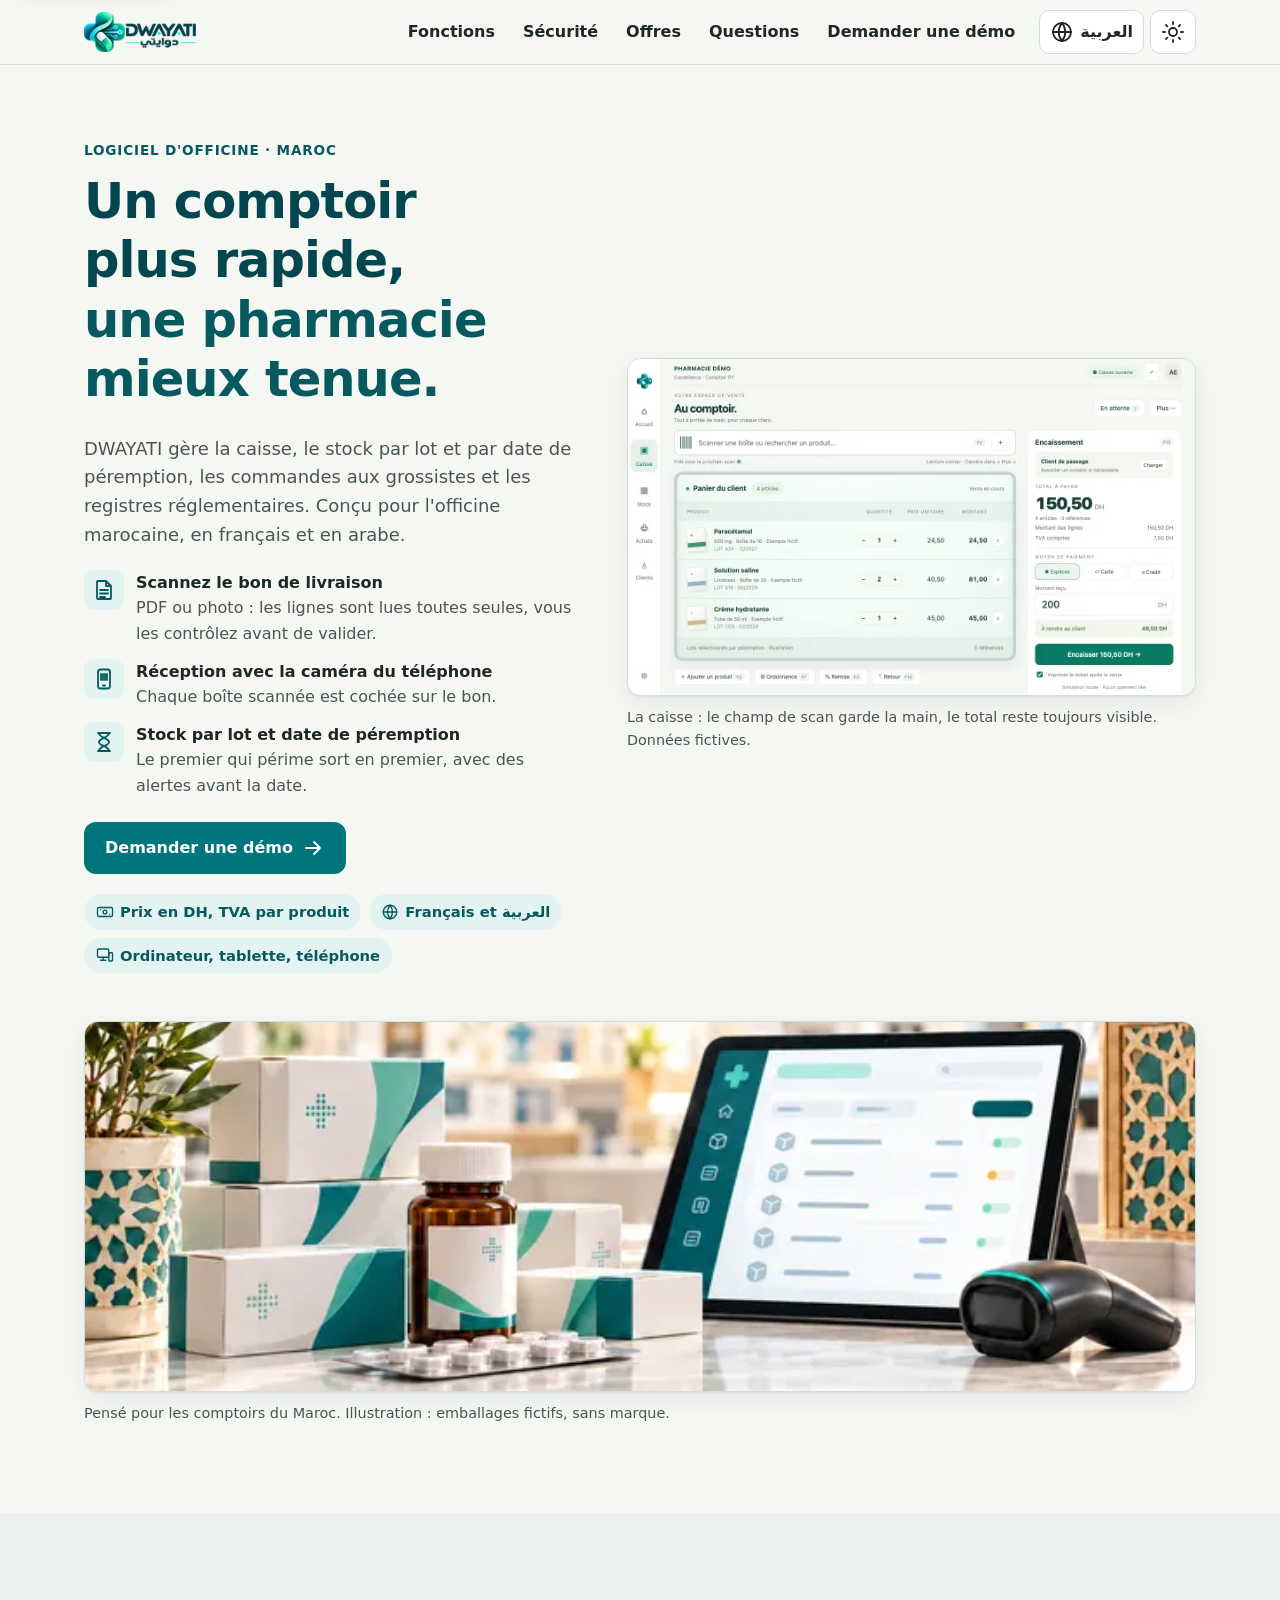
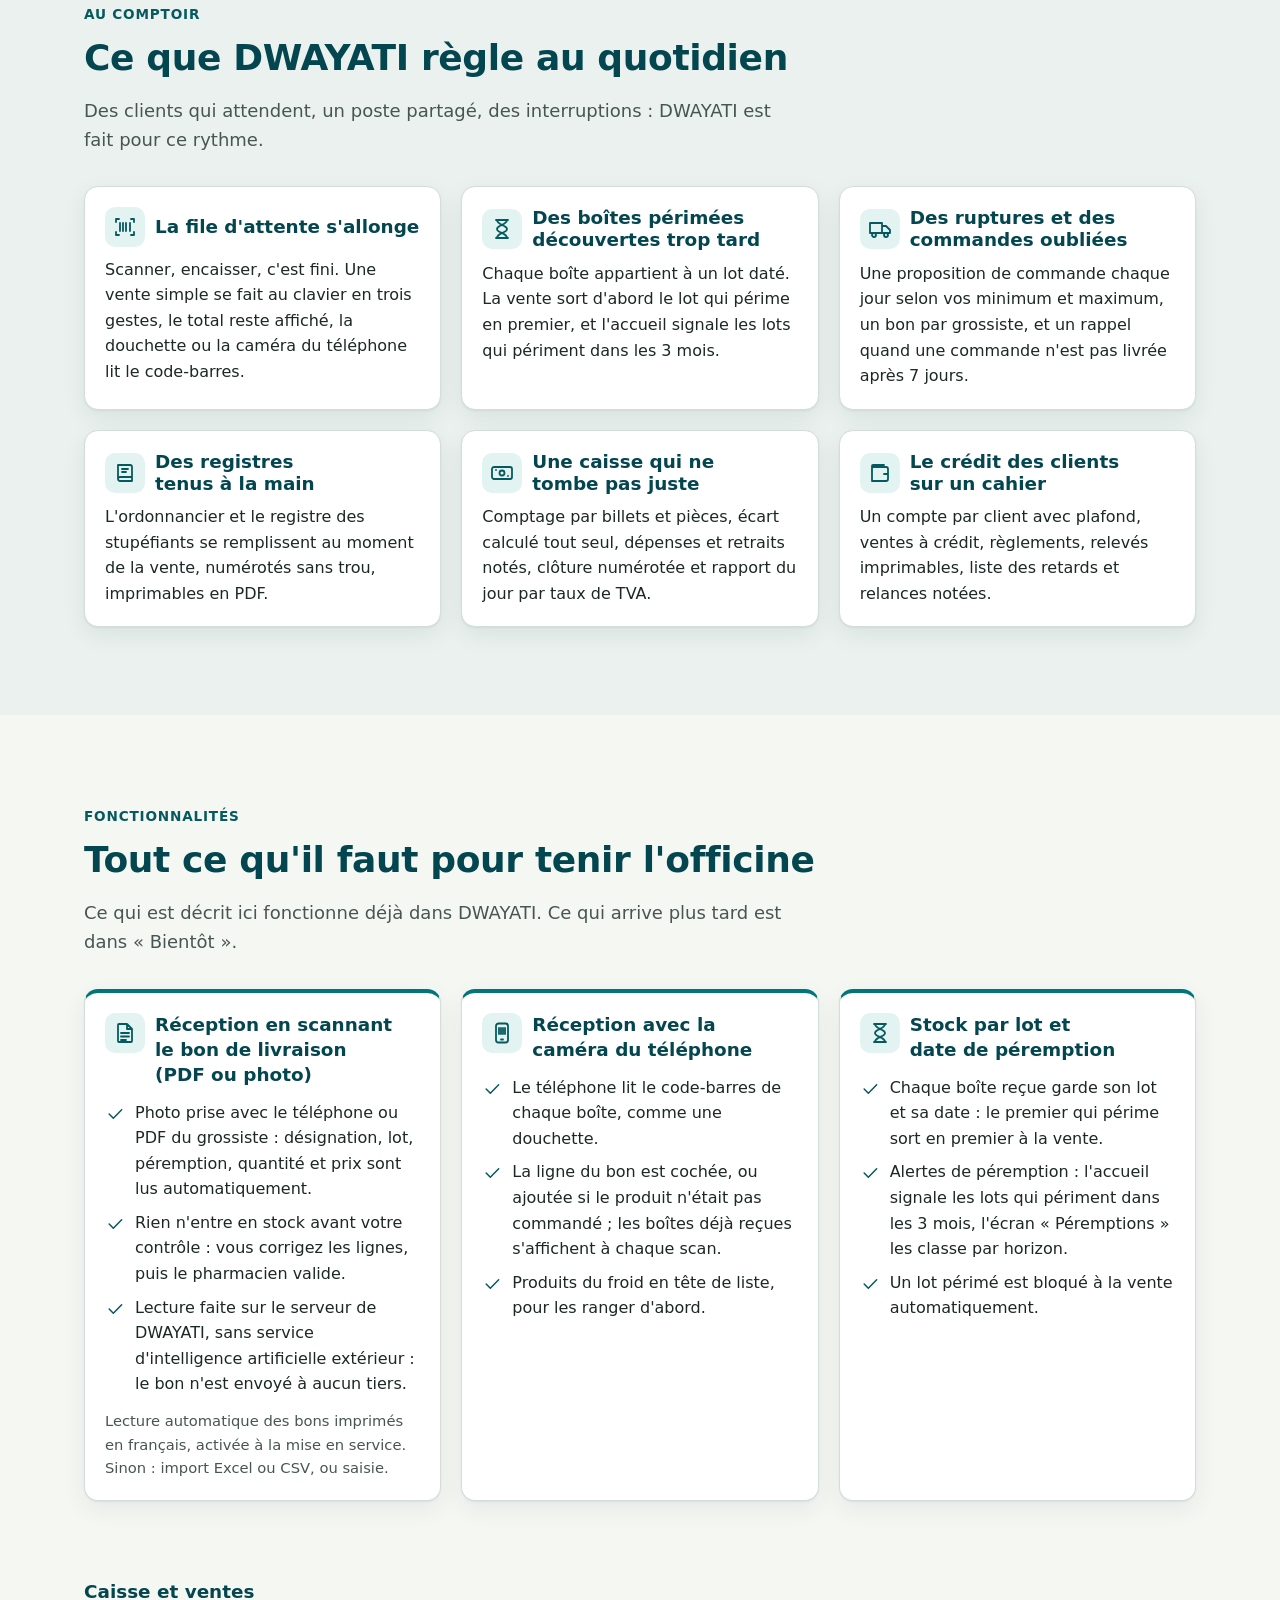
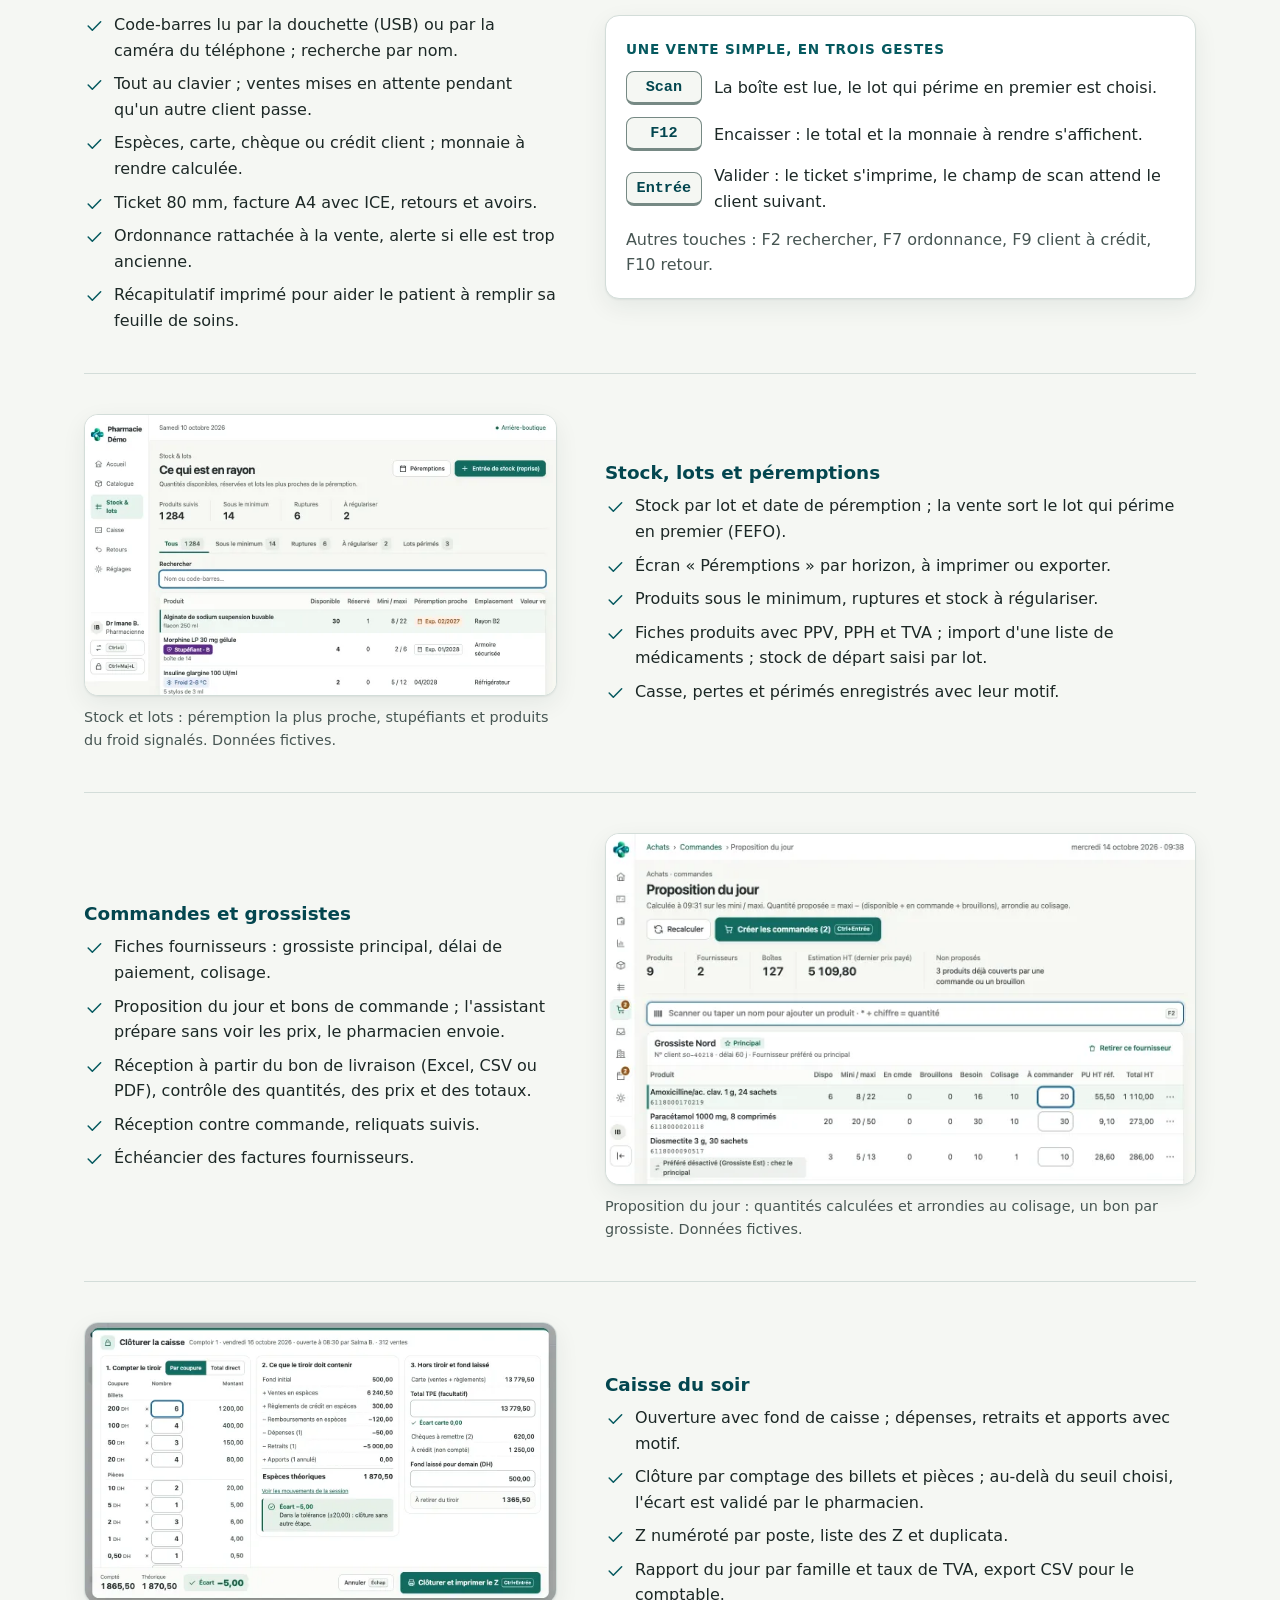
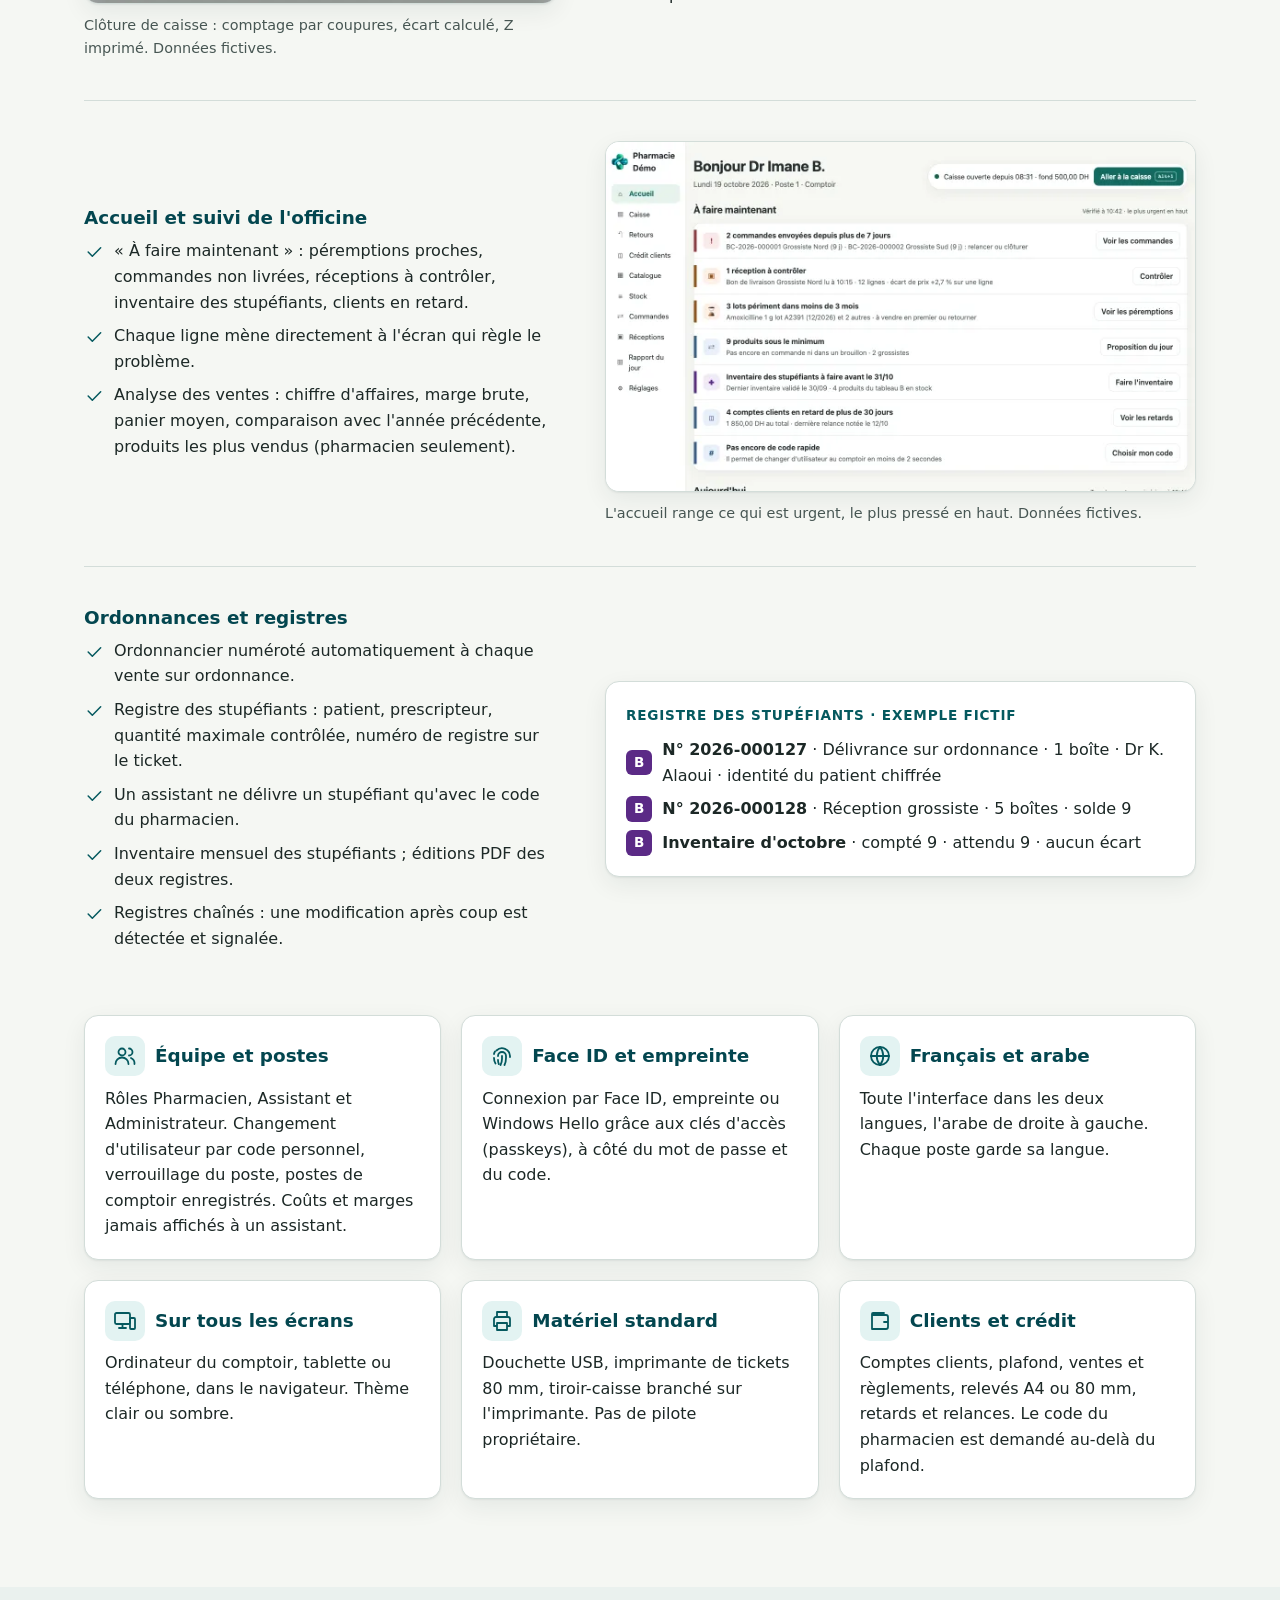
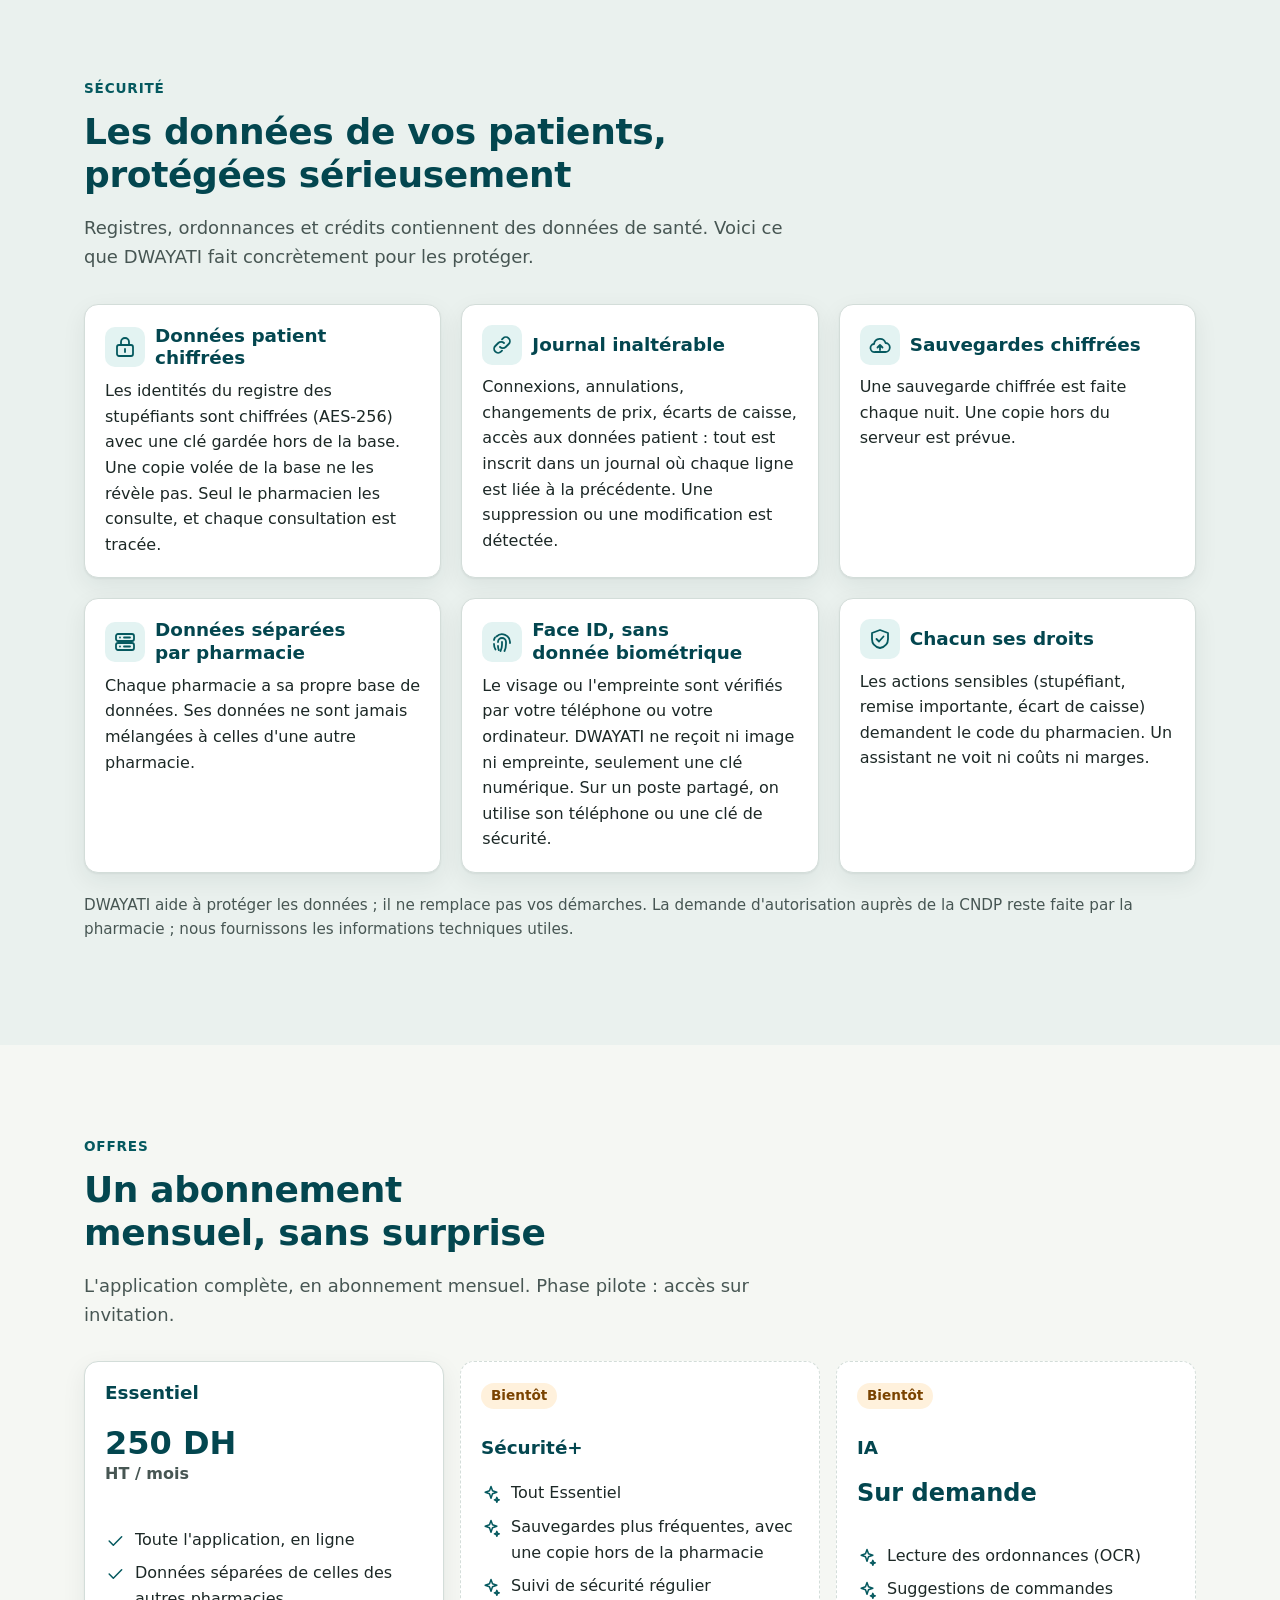
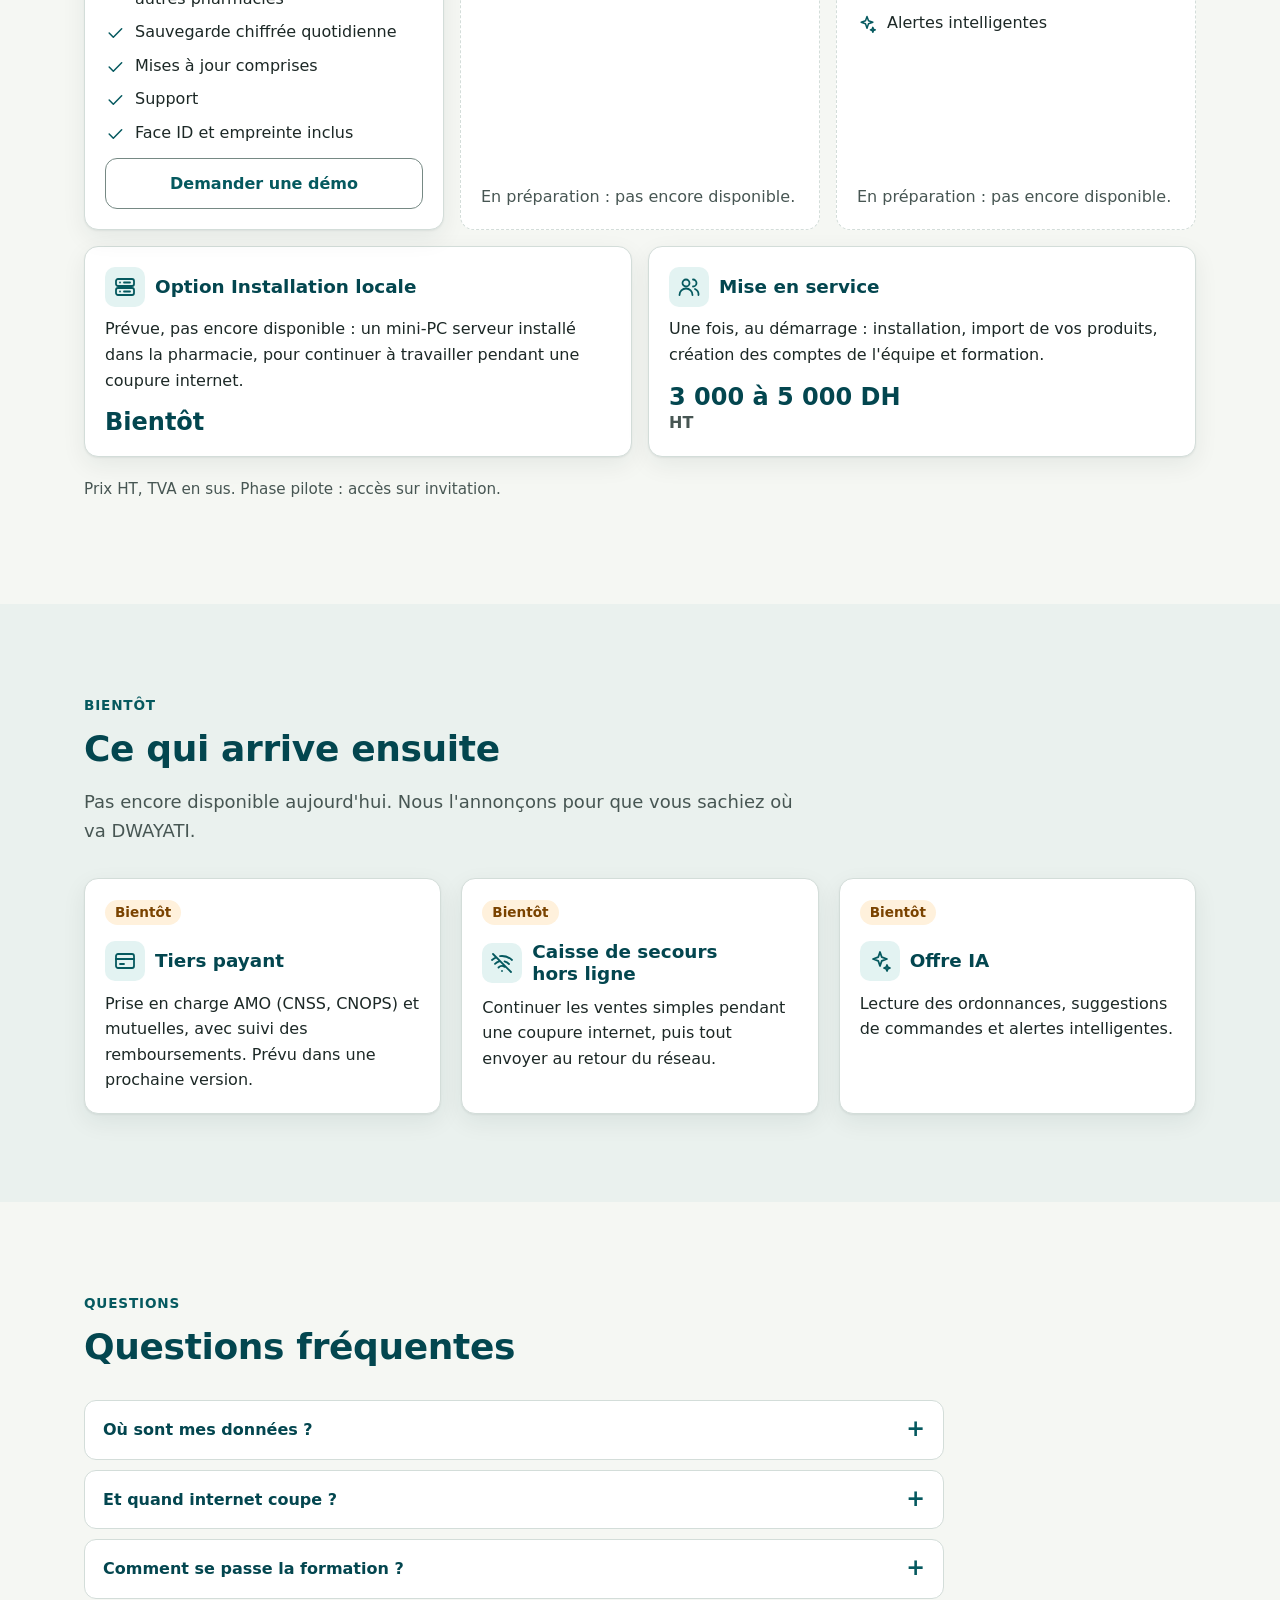
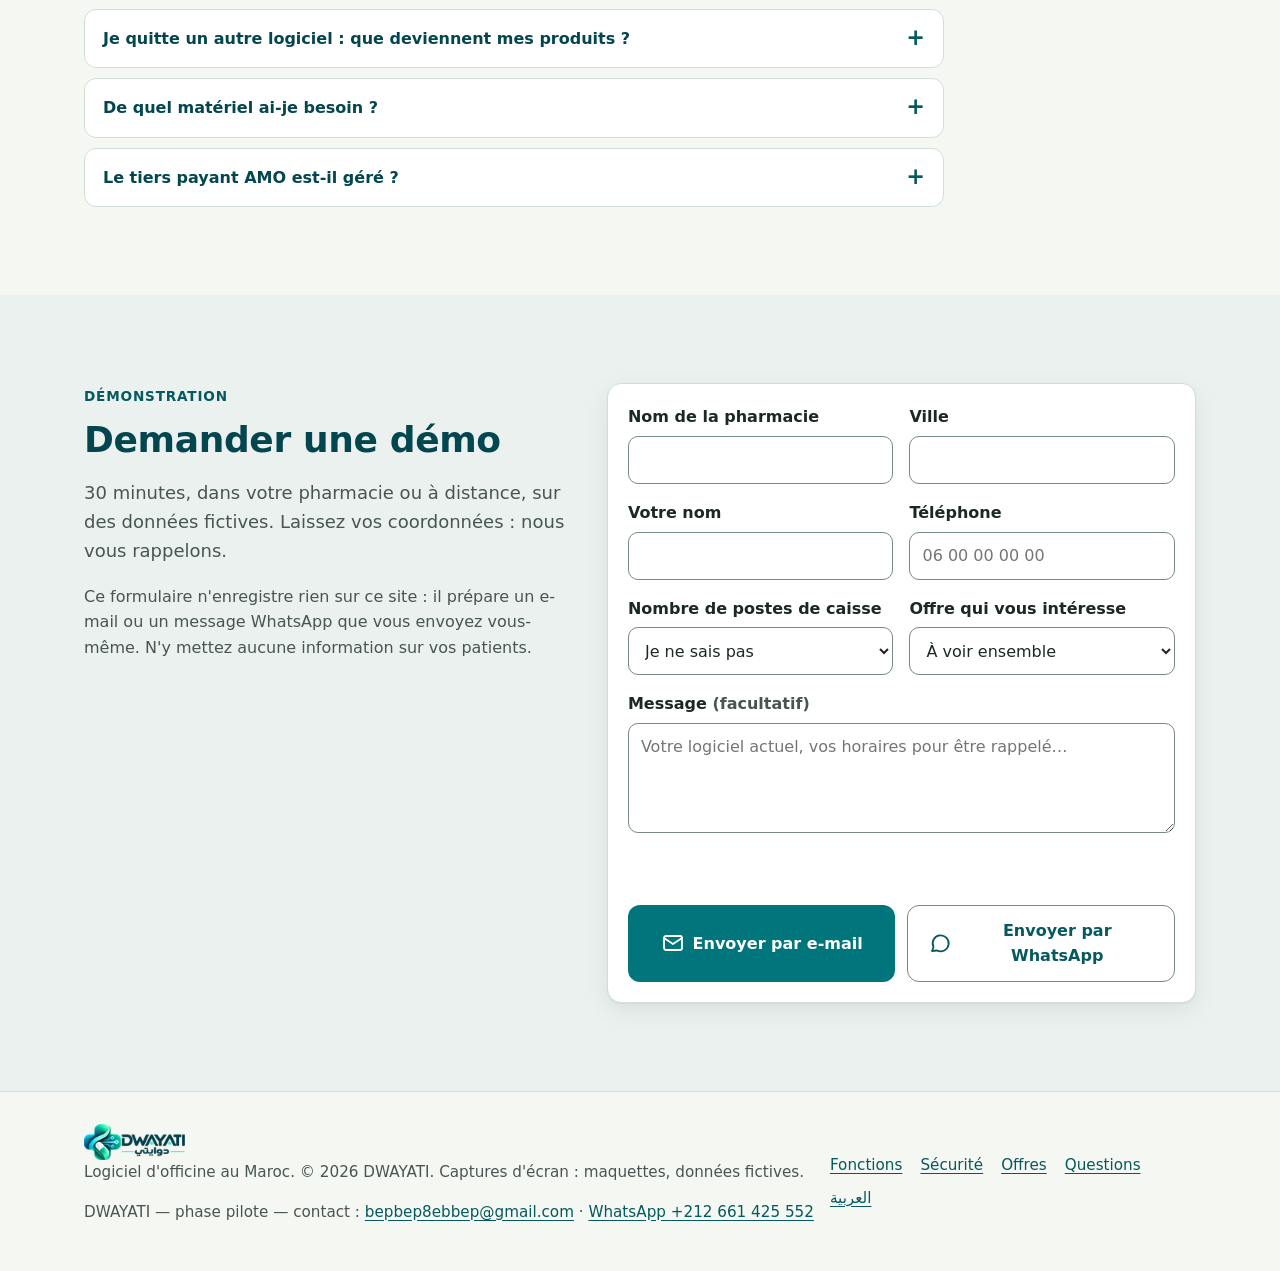
==== commit 9331880d: "Rename to DWAYATI with the new logo and the Morocco counter visual Co-Authored-By: Claude Opus 5.5 <" ====
--- a/index.html
+++ b/index.html
@@ -3,30 +3,30 @@
 <head>
 <meta charset="utf-8">
 <meta name="viewport" content="width=device-width, initial-scale=1">
-<title>DWAYA — Logiciel de gestion d'officine au Maroc</title>
-<meta name="description" content="DWAYA : réception en scannant le bon de livraison (PDF ou photo) ou avec la caméra du téléphone, stock par lot et péremption, caisse au code-barres, registres. En français et en arabe, pour les pharmacies au Maroc.">
+<title>DWAYATI — Logiciel d'officine au Maroc</title>
+<meta name="description" content="DWAYATI : réception en scannant le bon de livraison (PDF ou photo) ou avec la caméra du téléphone, stock par lot et péremption, caisse au code-barres, registres. En français et en arabe, pour les pharmacies au Maroc.">
 <meta name="color-scheme" content="light dark">
 <meta name="theme-color" content="#00767C">
 <meta name="robots" content="index, follow">
 <link rel="canonical" href="https://bepbep11.github.io/dwaya-site/">
 <meta property="og:type" content="website">
-<meta property="og:site_name" content="DWAYA">
+<meta property="og:site_name" content="DWAYATI">
 <meta property="og:locale" content="fr_FR">
 <meta property="og:locale:alternate" content="ar_AR">
 <meta property="og:url" content="https://bepbep11.github.io/dwaya-site/">
-<meta property="og:title" content="DWAYA — Logiciel de gestion d'officine au Maroc">
+<meta property="og:title" content="DWAYATI — Logiciel d'officine au Maroc">
 <meta property="og:description" content="Réception en scannant le bon de livraison (PDF ou photo) ou avec la caméra du téléphone. Stock par lot : le premier qui périme sort en premier, alertes de péremption. Caisse, commandes, registres, en français et en arabe. Phase pilote : démonstration sur demande.">
 <meta property="og:image" content="https://bepbep11.github.io/dwaya-site/assets/img/og-fr.jpg">
 <meta property="og:image:type" content="image/jpeg">
 <meta property="og:image:width" content="1200">
 <meta property="og:image:height" content="630">
-<meta property="og:image:alt" content="DWAYA, logiciel de gestion d'officine au Maroc : écran de caisse avec panier et total en DH.">
+<meta property="og:image:alt" content="DWAYATI, logiciel d'officine au Maroc : logo, comptoir de pharmacie avec tablette, lecteur de code-barres et zellige.">
 <meta name="twitter:card" content="summary_large_image">
 <script src="assets/site-mode.js" defer></script>
 <link rel="alternate" hreflang="fr" href="./">
 <link rel="alternate" hreflang="ar" href="ar/index.html">
 <link rel="icon" href="assets/img/favicon.ico" sizes="any">
-<link rel="icon" type="image/png" sizes="32x32" href="assets/img/dwaya-symbole-32.png">
+<link rel="icon" type="image/png" sizes="32x32" href="assets/img/dwayati-symbole-32.png">
 <link rel="apple-touch-icon" href="assets/img/apple-touch-icon.png">
 <link rel="stylesheet" href="assets/site.css">
 <script>
@@ -77,8 +77,8 @@
 <header class="top">
   <div class="wrap">
     <a class="brand" href="#contenu">
-      <img class="logo-light" src="assets/img/dwaya-horizontal-clair-48.webp" srcset="assets/img/dwaya-horizontal-clair-48.webp 1x, assets/img/dwaya-horizontal-clair-48@2x.webp 2x" width="138" height="48" alt="DWAYA, accueil">
-      <img class="logo-dark" src="assets/img/dwaya-horizontal-sombre-48.webp" srcset="assets/img/dwaya-horizontal-sombre-48.webp 1x, assets/img/dwaya-horizontal-sombre-48@2x.webp 2x" width="134" height="48" alt="DWAYA, accueil">
+      <img class="logo-light" src="assets/img/dwayati-horizontal-clair-48.webp" srcset="assets/img/dwayati-horizontal-clair-48.webp 1x, assets/img/dwayati-horizontal-clair-48@2x.webp 2x" width="134" height="48" alt="DWAYATI, accueil">
+      <img class="logo-dark" src="assets/img/dwayati-horizontal-sombre-48.webp" srcset="assets/img/dwayati-horizontal-sombre-48.webp 1x, assets/img/dwayati-horizontal-sombre-48@2x.webp 2x" width="130" height="48" alt="DWAYATI, accueil">
     </a>
     <nav class="nav" id="nav" aria-label="Menu principal">
       <ul>
@@ -105,9 +105,9 @@
 <section class="hero" aria-labelledby="titre">
   <div class="wrap">
     <div>
-      <p class="eyebrow">Logiciel de gestion d'officine · Maroc</p>
+      <p class="eyebrow">Logiciel d'officine · Maroc</p>
       <h1 id="titre">Un comptoir plus rapide, <span>une pharmacie mieux tenue.</span></h1>
-      <p class="lead">DWAYA gère la caisse, le stock par lot et par date de péremption, les commandes aux grossistes et les registres réglementaires. Conçu pour l'officine marocaine, en français et en arabe.</p>
+      <p class="lead">DWAYATI gère la caisse, le stock par lot et par date de péremption, les commandes aux grossistes et les registres réglementaires. Conçu pour l'officine marocaine, en français et en arabe.</p>
       <ul class="keys" aria-label="Points forts">
         <li><span class="badge-ico"><svg class="i" aria-hidden="true"><use href="#i-doc"/></svg></span><span><strong>Scannez le bon de livraison</strong> PDF ou photo : les lignes sont lues toutes seules, vous les contrôlez avant de valider.</span></li>
         <li><span class="badge-ico"><svg class="i" aria-hidden="true"><use href="#i-phone"/></svg></span><span><strong>Réception avec la caméra du téléphone</strong> Chaque boîte scannée est cochée sur le bon.</span></li>
@@ -128,6 +128,10 @@
       </div>
       <figcaption>La caisse : le champ de scan garde la main, le total reste toujours visible. Données fictives.</figcaption>
     </figure>
+    <figure class="maroc">
+      <img src="assets/img/dwayati-comptoir-960.webp" srcset="assets/img/dwayati-comptoir-640.webp 640w, assets/img/dwayati-comptoir-960.webp 960w, assets/img/dwayati-comptoir-1254.webp 1254w" sizes="(min-width: 1280px) 1200px, calc(100vw - 32px)" width="1254" height="485" loading="lazy" decoding="async" alt="Comptoir de pharmacie au Maroc : boîtes de médicaments sans marque, flacon, plaquette de comprimés, tablette affichant un logiciel et lecteur de code-barres, décor de zellige.">
+      <figcaption>Pensé pour les comptoirs du Maroc. Illustration : emballages fictifs, sans marque.</figcaption>
+    </figure>
   </div>
 </section>
 
@@ -136,8 +140,8 @@
   <div class="wrap">
     <div class="section-head">
       <p class="eyebrow">Au comptoir</p>
-      <h2 id="t-problemes">Ce que DWAYA règle au quotidien</h2>
-      <p class="lead">Des clients qui attendent, un poste partagé, des interruptions : DWAYA est fait pour ce rythme.</p>
+      <h2 id="t-problemes">Ce que DWAYATI règle au quotidien</h2>
+      <p class="lead">Des clients qui attendent, un poste partagé, des interruptions : DWAYATI est fait pour ce rythme.</p>
     </div>
     <div class="grid grid-3">
       <article class="card problem">
@@ -174,7 +178,7 @@
     <div class="section-head">
       <p class="eyebrow">Fonctionnalités</p>
       <h2 id="t-fonctions">Tout ce qu'il faut pour tenir l'officine</h2>
-      <p class="lead">Ce qui est décrit ici fonctionne déjà dans DWAYA. Ce qui arrive plus tard est dans « Bientôt ».</p>
+      <p class="lead">Ce qui est décrit ici fonctionne déjà dans DWAYATI. Ce qui arrive plus tard est dans « Bientôt ».</p>
     </div>
 
     <div class="grid grid-3 highlights">
@@ -183,7 +187,7 @@
         <ul class="checks">
           <li><svg class="i" aria-hidden="true"><use href="#i-check"/></svg><span>Photo prise avec le téléphone ou PDF du grossiste : désignation, lot, péremption, quantité et prix sont lus automatiquement.</span></li>
           <li><svg class="i" aria-hidden="true"><use href="#i-check"/></svg><span>Rien n'entre en stock avant votre contrôle : vous corrigez les lignes, puis le pharmacien valide.</span></li>
-          <li><svg class="i" aria-hidden="true"><use href="#i-check"/></svg><span>Lecture faite sur le serveur de DWAYA, sans service d'intelligence artificielle extérieur : le bon n'est envoyé à aucun tiers.</span></li>
+          <li><svg class="i" aria-hidden="true"><use href="#i-check"/></svg><span>Lecture faite sur le serveur de DWAYATI, sans service d'intelligence artificielle extérieur : le bon n'est envoyé à aucun tiers.</span></li>
         </ul>
         <p class="muted small">Lecture automatique des bons imprimés en français, activée à la mise en service. Sinon : import Excel ou CSV, ou saisie.</p>
       </article>
@@ -350,7 +354,7 @@
     <div class="section-head">
       <p class="eyebrow">Sécurité</p>
       <h2 id="t-securite">Les données de vos patients, protégées sérieusement</h2>
-      <p class="lead">Registres, ordonnances et crédits contiennent des données de santé. Voici ce que DWAYA fait concrètement pour les protéger.</p>
+      <p class="lead">Registres, ordonnances et crédits contiennent des données de santé. Voici ce que DWAYATI fait concrètement pour les protéger.</p>
     </div>
     <div class="grid grid-3">
       <article class="card">
@@ -371,14 +375,14 @@
       </article>
       <article class="card">
         <h3><span class="badge-ico"><svg class="i" aria-hidden="true"><use href="#i-finger"/></svg></span>Face ID, sans donnée biométrique</h3>
-        <p>Le visage ou l'empreinte sont vérifiés par votre téléphone ou votre ordinateur. DWAYA ne reçoit ni image ni empreinte, seulement une clé numérique. Sur un poste partagé, on utilise son téléphone ou une clé de sécurité.</p>
+        <p>Le visage ou l'empreinte sont vérifiés par votre téléphone ou votre ordinateur. DWAYATI ne reçoit ni image ni empreinte, seulement une clé numérique. Sur un poste partagé, on utilise son téléphone ou une clé de sécurité.</p>
       </article>
       <article class="card">
         <h3><span class="badge-ico"><svg class="i" aria-hidden="true"><use href="#i-shield"/></svg></span>Chacun ses droits</h3>
         <p>Les actions sensibles (stupéfiant, remise importante, écart de caisse) demandent le code du pharmacien. Un assistant ne voit ni coûts ni marges.</p>
       </article>
     </div>
-    <p class="note">DWAYA aide à protéger les données ; il ne remplace pas vos démarches. La demande d'autorisation auprès de la CNDP reste faite par la pharmacie ; nous fournissons les informations techniques utiles.</p>
+    <p class="note">DWAYATI aide à protéger les données ; il ne remplace pas vos démarches. La demande d'autorisation auprès de la CNDP reste faite par la pharmacie ; nous fournissons les informations techniques utiles.</p>
   </div>
 </section>
 
@@ -452,7 +456,7 @@
     <div class="section-head">
       <p class="eyebrow">Bientôt</p>
       <h2 id="t-bientot">Ce qui arrive ensuite</h2>
-      <p class="lead">Pas encore disponible aujourd'hui. Nous l'annonçons pour que vous sachiez où va DWAYA.</p>
+      <p class="lead">Pas encore disponible aujourd'hui. Nous l'annonçons pour que vous sachiez où va DWAYATI.</p>
     </div>
     <div class="grid grid-3">
       <article class="card">
@@ -484,11 +488,11 @@
     <div class="faq">
       <details>
         <summary>Où sont mes données ?</summary>
-        <div class="answer"><p>Sur un serveur géré par l'éditeur de DWAYA, dans une base séparée pour chaque pharmacie. Les identités des patients du registre des stupéfiants sont chiffrées et une sauvegarde chiffrée est faite chaque jour. L'hébergement définitif est en cours de choix. La démarche auprès de la CNDP reste à faire par la pharmacie ; nous fournissons les informations techniques utiles.</p></div>
+        <div class="answer"><p>Sur un serveur géré par l'éditeur de DWAYATI, dans une base séparée pour chaque pharmacie. Les identités des patients du registre des stupéfiants sont chiffrées et une sauvegarde chiffrée est faite chaque jour. L'hébergement définitif est en cours de choix. La démarche auprès de la CNDP reste à faire par la pharmacie ; nous fournissons les informations techniques utiles.</p></div>
       </details>
       <details>
         <summary>Et quand internet coupe ?</summary>
-        <div class="answer"><p>DWAYA a besoin d'internet. Nous conseillons une deuxième connexion de secours (routeur 4G qui prend le relais tout seul) : la plupart des coupures passent alors inaperçues. Une caisse de secours hors ligne et une installation dans la pharmacie sont prévues, pas encore disponibles (voir « Bientôt »).</p></div>
+        <div class="answer"><p>DWAYATI a besoin d'internet. Nous conseillons une deuxième connexion de secours (routeur 4G qui prend le relais tout seul) : la plupart des coupures passent alors inaperçues. Une caisse de secours hors ligne et une installation dans la pharmacie sont prévues, pas encore disponibles (voir « Bientôt »).</p></div>
       </details>
       <details>
         <summary>Comment se passe la formation ?</summary>
@@ -504,7 +508,7 @@
       </details>
       <details>
         <summary>Le tiers payant AMO est-il géré ?</summary>
-        <div class="answer"><p>Pas encore. DWAYA imprime déjà un récapitulatif qui aide le patient à remplir sa feuille de soins. La prise en charge AMO (CNSS, CNOPS) et mutuelles est prévue dans une prochaine version.</p></div>
+        <div class="answer"><p>Pas encore. DWAYATI imprime déjà un récapitulatif qui aide le patient à remplir sa feuille de soins. La prise en charge AMO (CNSS, CNOPS) et mutuelles est prévue dans une prochaine version.</p></div>
       </details>
     </div>
   </div>
@@ -552,10 +556,10 @@
 <footer>
   <div class="wrap">
     <div>
-      <img class="logo-light" src="assets/img/dwaya-horizontal-clair-48.webp" srcset="assets/img/dwaya-horizontal-clair-48.webp 1x, assets/img/dwaya-horizontal-clair-48@2x.webp 2x" width="104" height="36" alt="DWAYA" loading="lazy">
-      <img class="logo-dark" src="assets/img/dwaya-horizontal-sombre-48.webp" srcset="assets/img/dwaya-horizontal-sombre-48.webp 1x, assets/img/dwaya-horizontal-sombre-48@2x.webp 2x" width="101" height="36" alt="DWAYA" loading="lazy">
-      <p>Logiciel de gestion d'officine au Maroc. © 2026 DWAYA. Captures d'écran : maquettes, données fictives.</p>
-      <p class="legal">DWAYA — phase pilote — contact : <a href="mailto:bepbep8ebbep@gmail.com">bepbep8ebbep@gmail.com</a> · <a href="https://wa.me/212661425552" rel="noopener" target="_blank">WhatsApp <bdi dir="ltr">+212 661 425 552</bdi></a></p>
+      <img class="logo-light" src="assets/img/dwayati-horizontal-clair-48.webp" srcset="assets/img/dwayati-horizontal-clair-48.webp 1x, assets/img/dwayati-horizontal-clair-48@2x.webp 2x" width="101" height="36" alt="DWAYATI" loading="lazy">
+      <img class="logo-dark" src="assets/img/dwayati-horizontal-sombre-48.webp" srcset="assets/img/dwayati-horizontal-sombre-48.webp 1x, assets/img/dwayati-horizontal-sombre-48@2x.webp 2x" width="98" height="36" alt="DWAYATI" loading="lazy">
+      <p>Logiciel d'officine au Maroc. © 2026 DWAYATI. Captures d'écran : maquettes, données fictives.</p>
+      <p class="legal">DWAYATI — phase pilote — contact : <a href="mailto:bepbep8ebbep@gmail.com">bepbep8ebbep@gmail.com</a> · <a href="https://wa.me/212661425552" rel="noopener" target="_blank">WhatsApp <bdi dir="ltr">+212 661 425 552</bdi></a></p>
     </div>
     <nav class="links" aria-label="Liens du pied de page">
       <a href="#fonctions">Fonctions</a><a href="#securite">Sécurité</a><a href="#offres">Offres</a><a href="#questions">Questions</a><a href="ar/index.html" hreflang="ar" lang="ar">العربية</a>
--- a/assets/site.css
+++ b/assets/site.css
@@ -152,6 +152,14 @@
 .shot .frame { border-radius: var(--radius); overflow: hidden; border: 1px solid var(--line); box-shadow: var(--shadow); background: var(--surface); }
 .shot figcaption { margin-block-start: 10px; font-size: .9rem; color: var(--muted); }
 :root[data-theme="dark"] .shot img { filter: brightness(.92); }
+
+/* Visuel « comptoir du Maroc » sous l'accroche (découpe sans texte de l'affiche DWAYATI, emballages sans marque) */
+.maroc { grid-column: 1 / -1; margin: 0; }
+.maroc img { display: block; width: 100%; height: auto; border-radius: var(--radius); border: 1px solid var(--line); box-shadow: var(--shadow); background: var(--surface); }
+.maroc figcaption { margin-block-start: 10px; font-size: .9rem; color: var(--muted); }
+@media (min-width: 960px) { .maroc img { aspect-ratio: 3 / 1; object-fit: cover; object-position: 50% 45%; } }
+:root[data-theme="dark"] .maroc img { filter: brightness(.9); }
+@media (prefers-color-scheme: dark) { :root:not([data-theme="light"]) .maroc img { filter: brightness(.9); } }
 
 /* Cartes */
 .grid { display: grid; gap: 16px; }
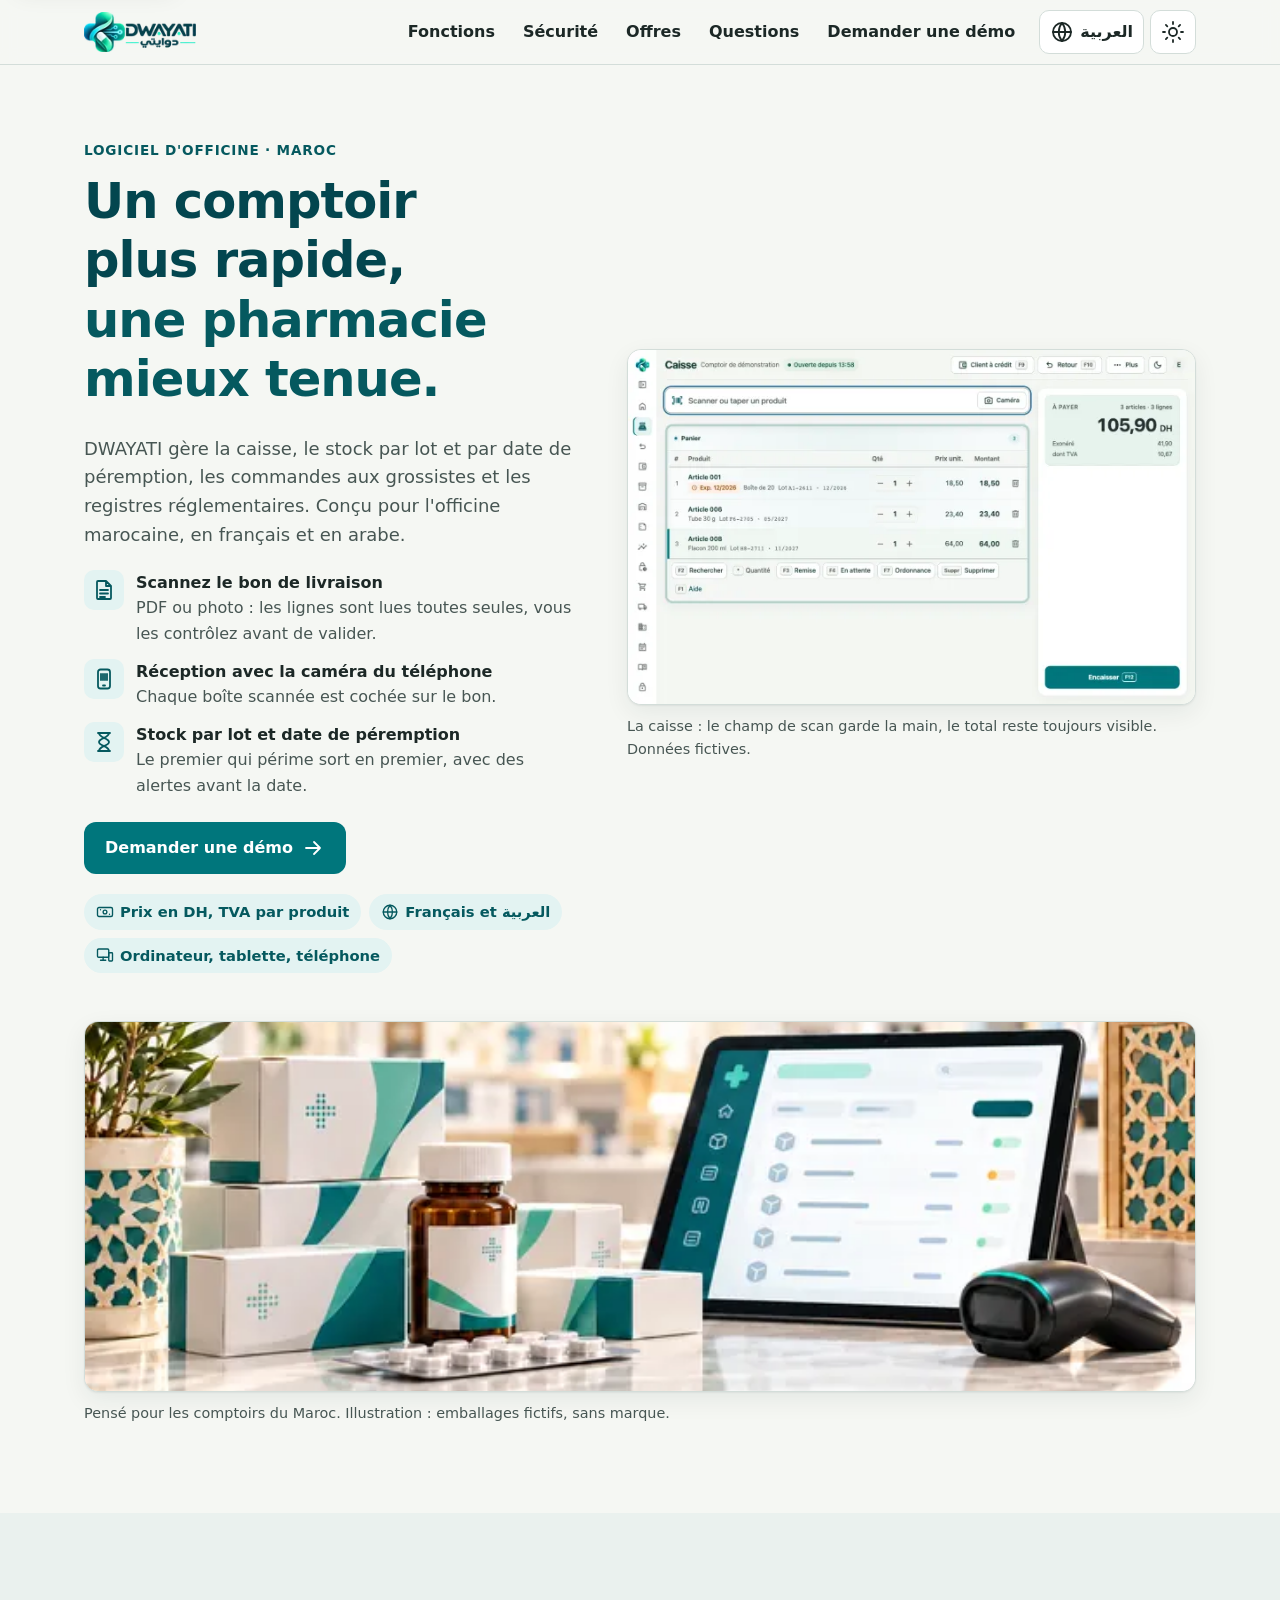
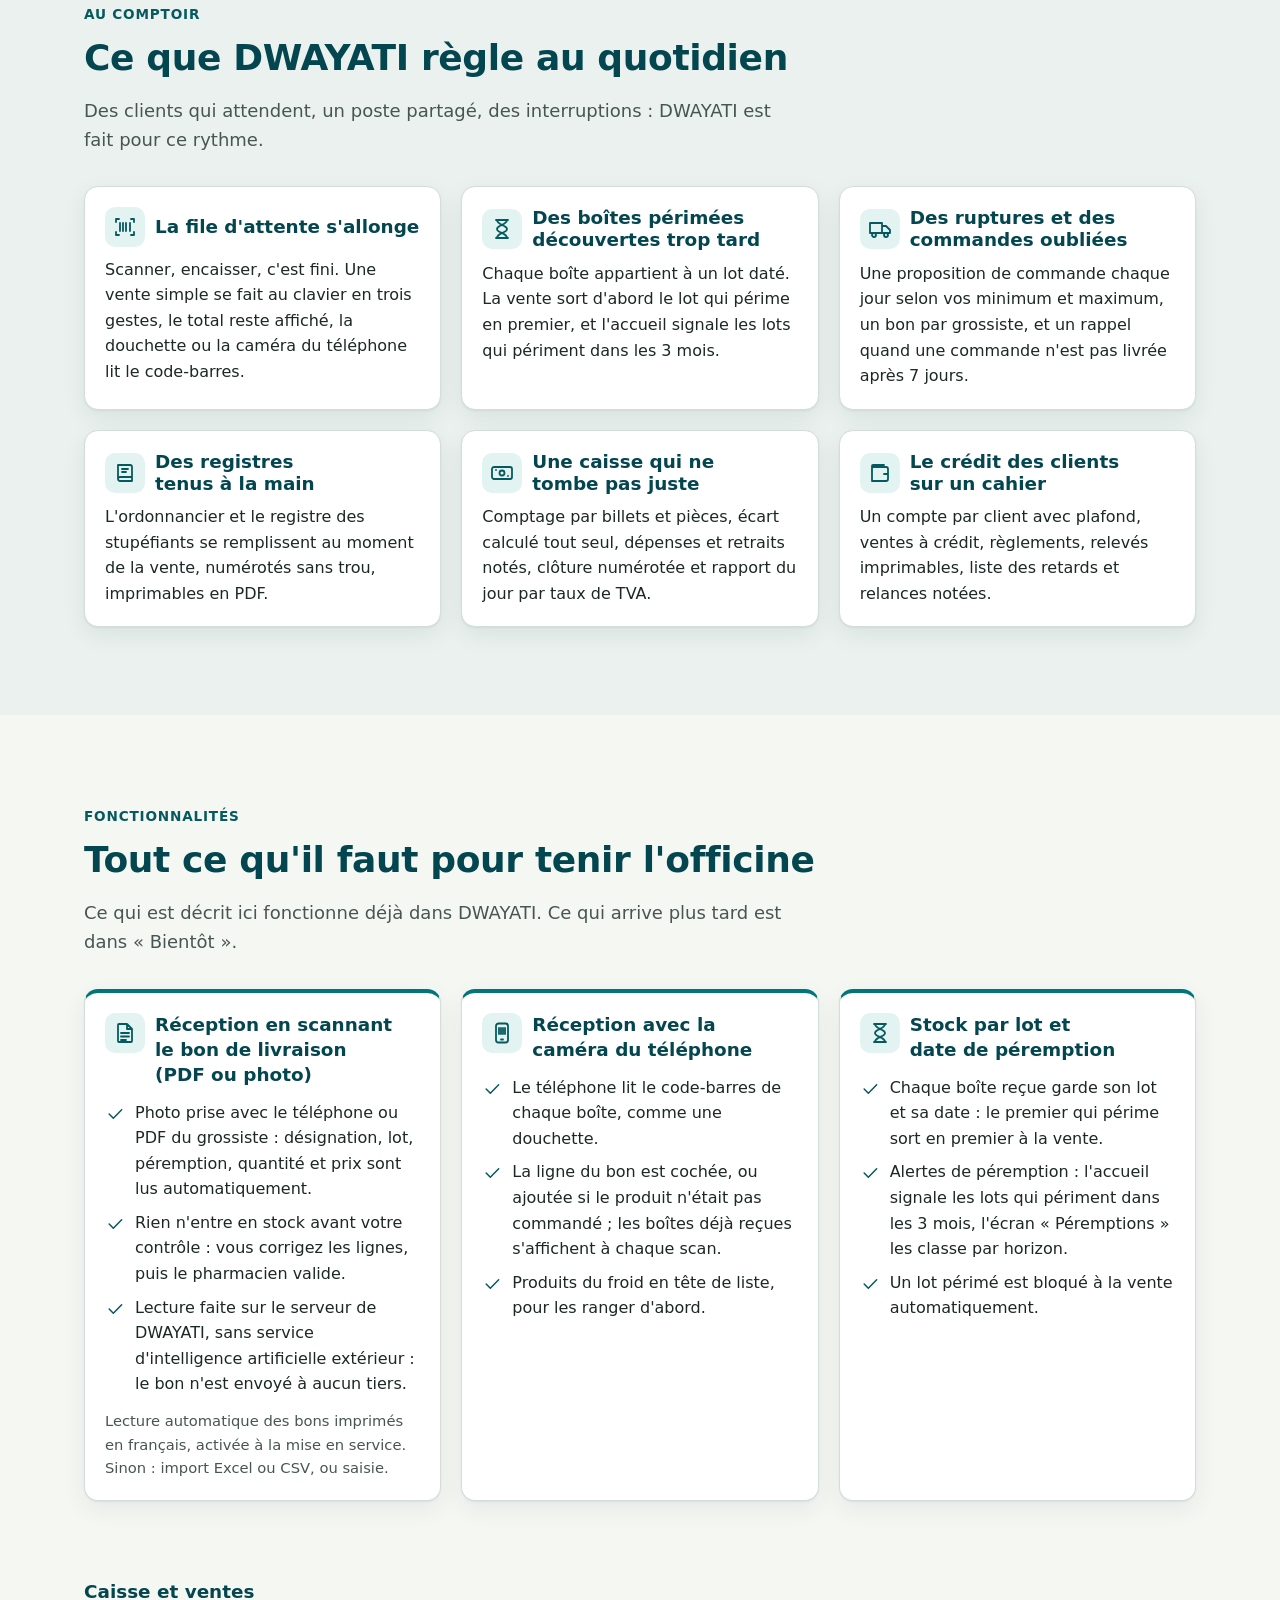
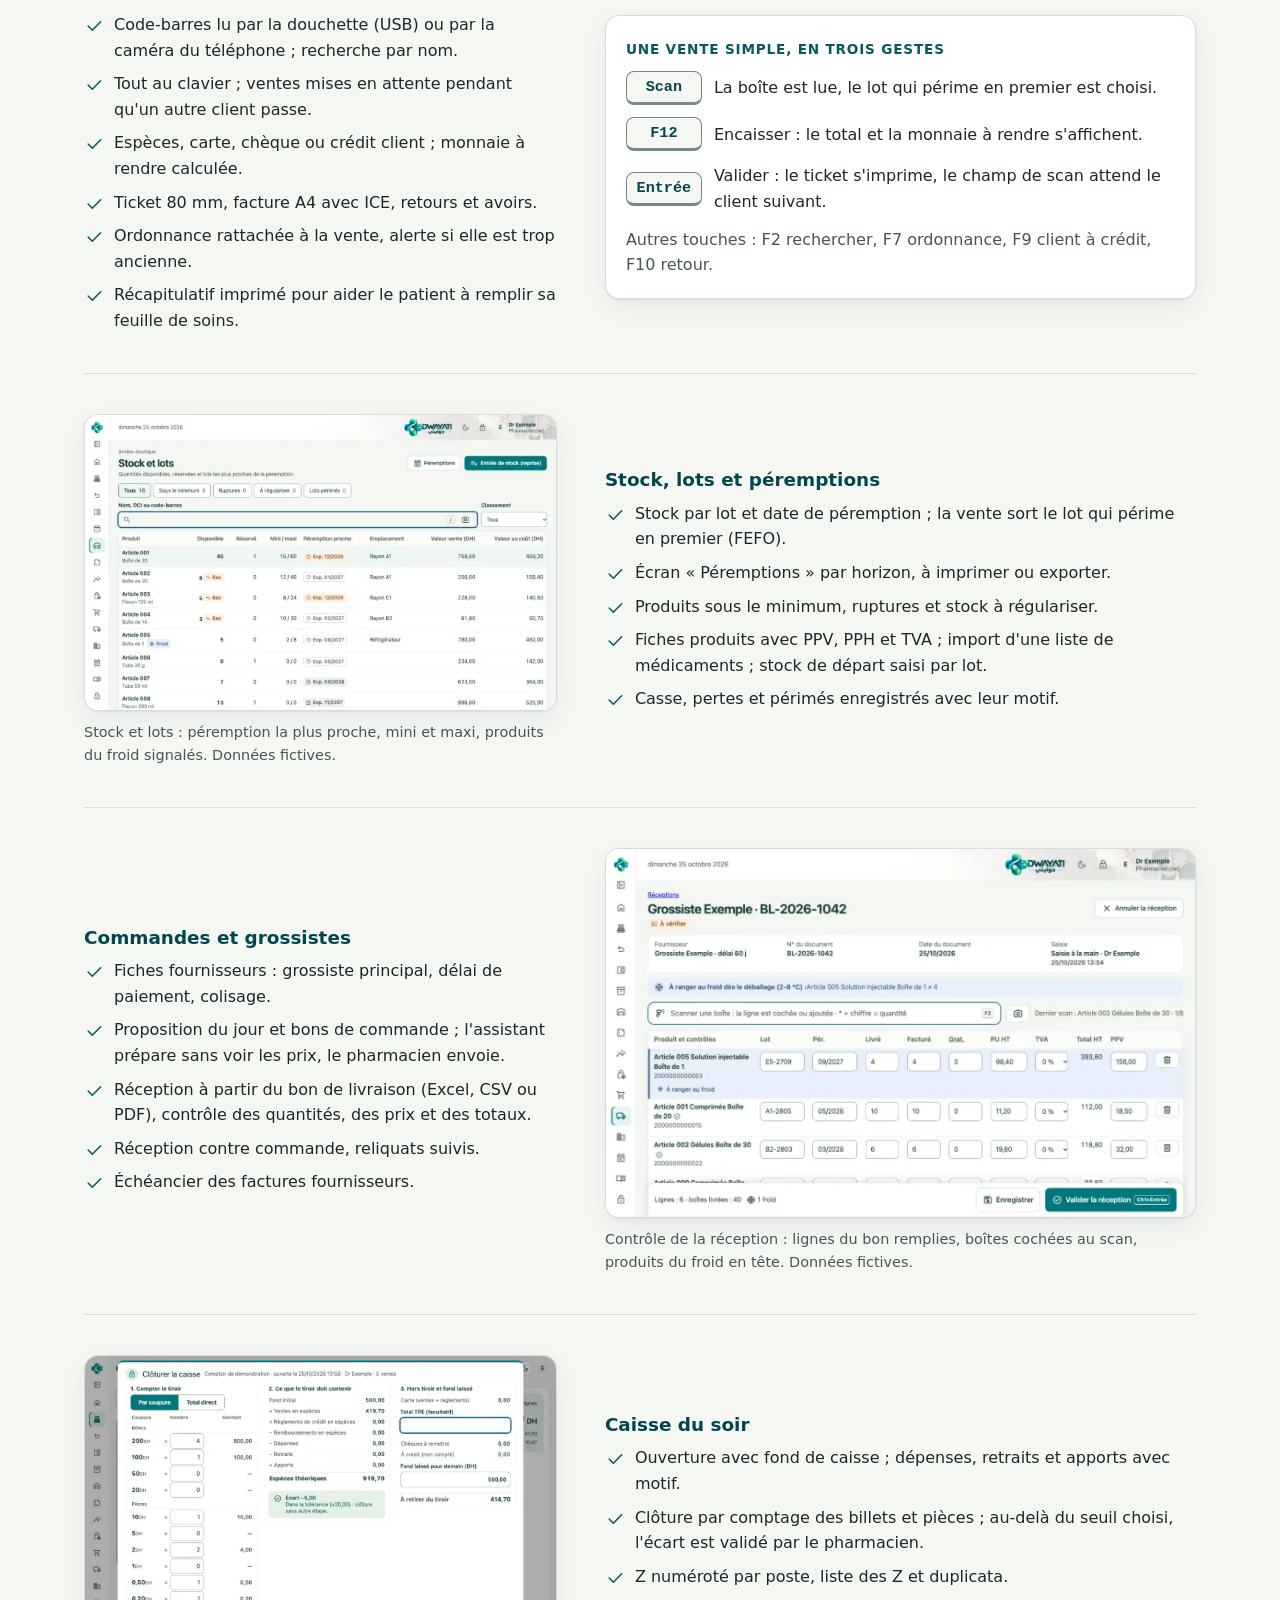
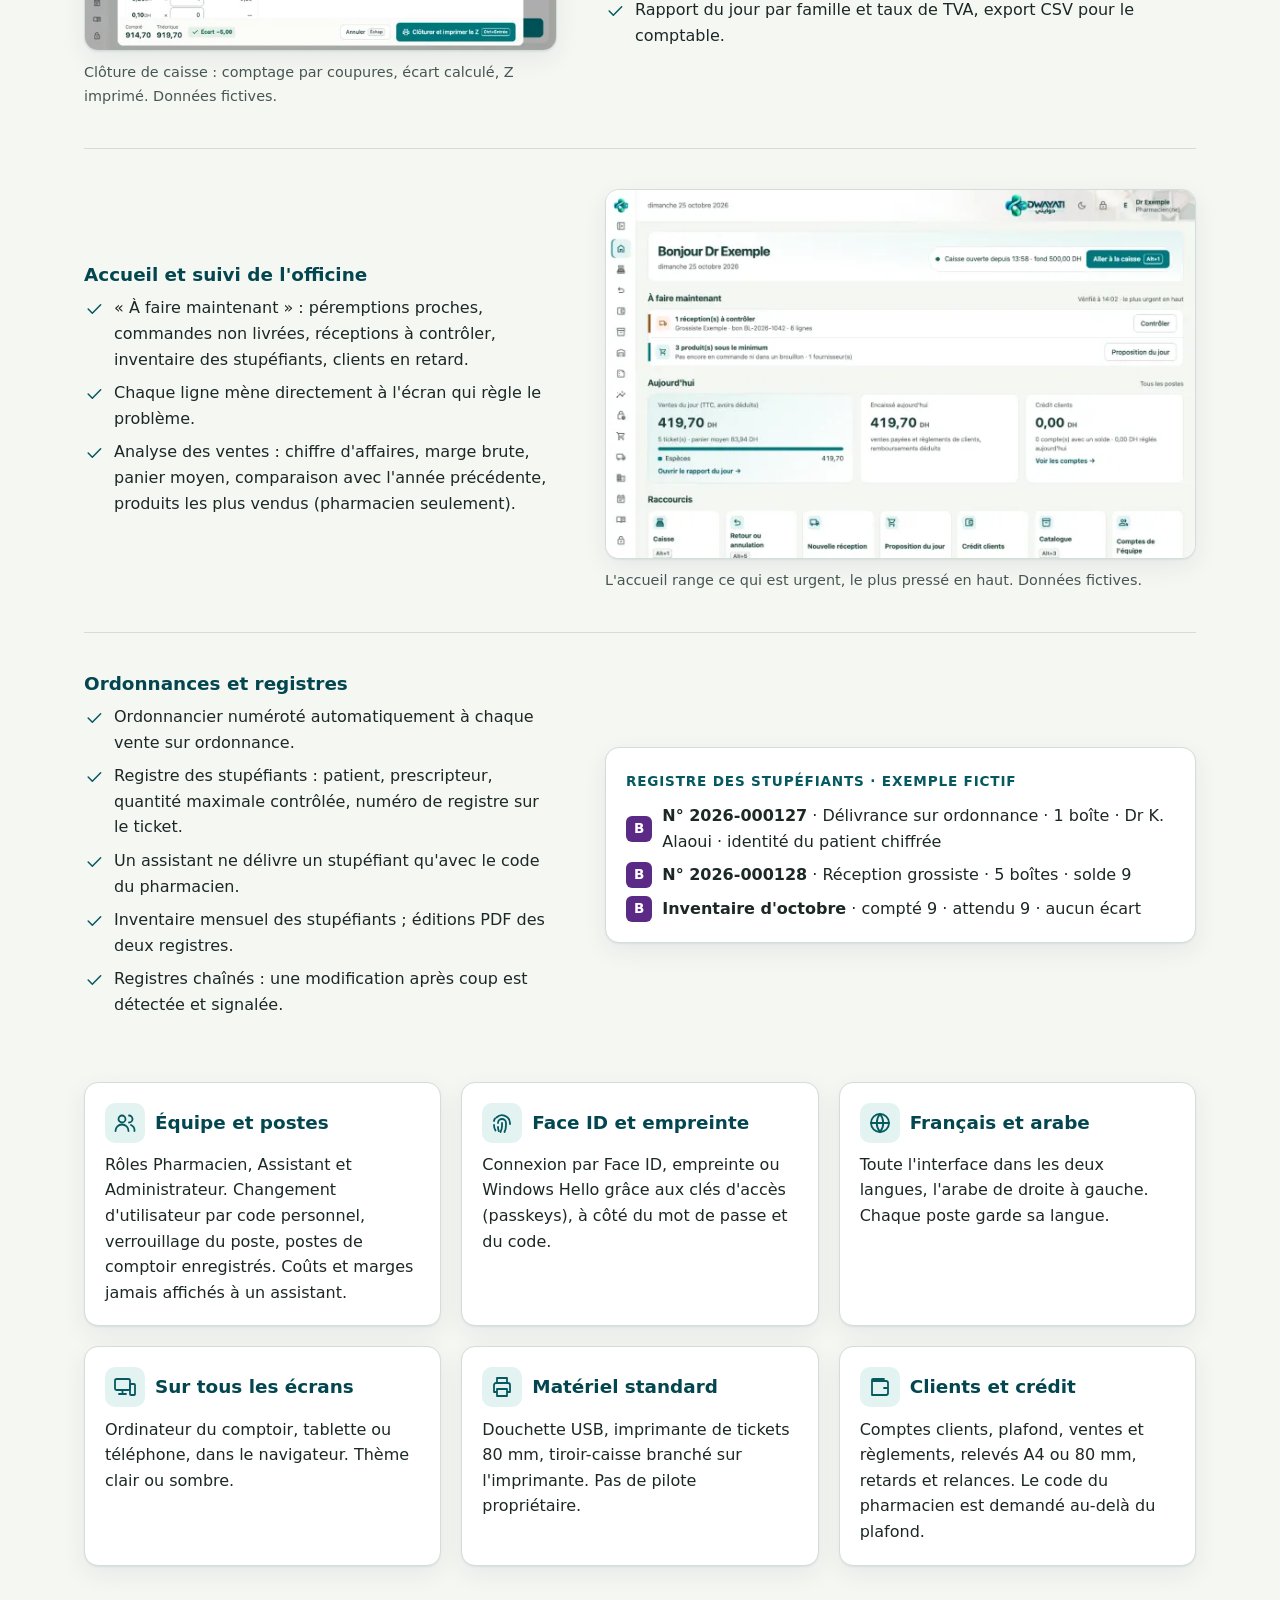
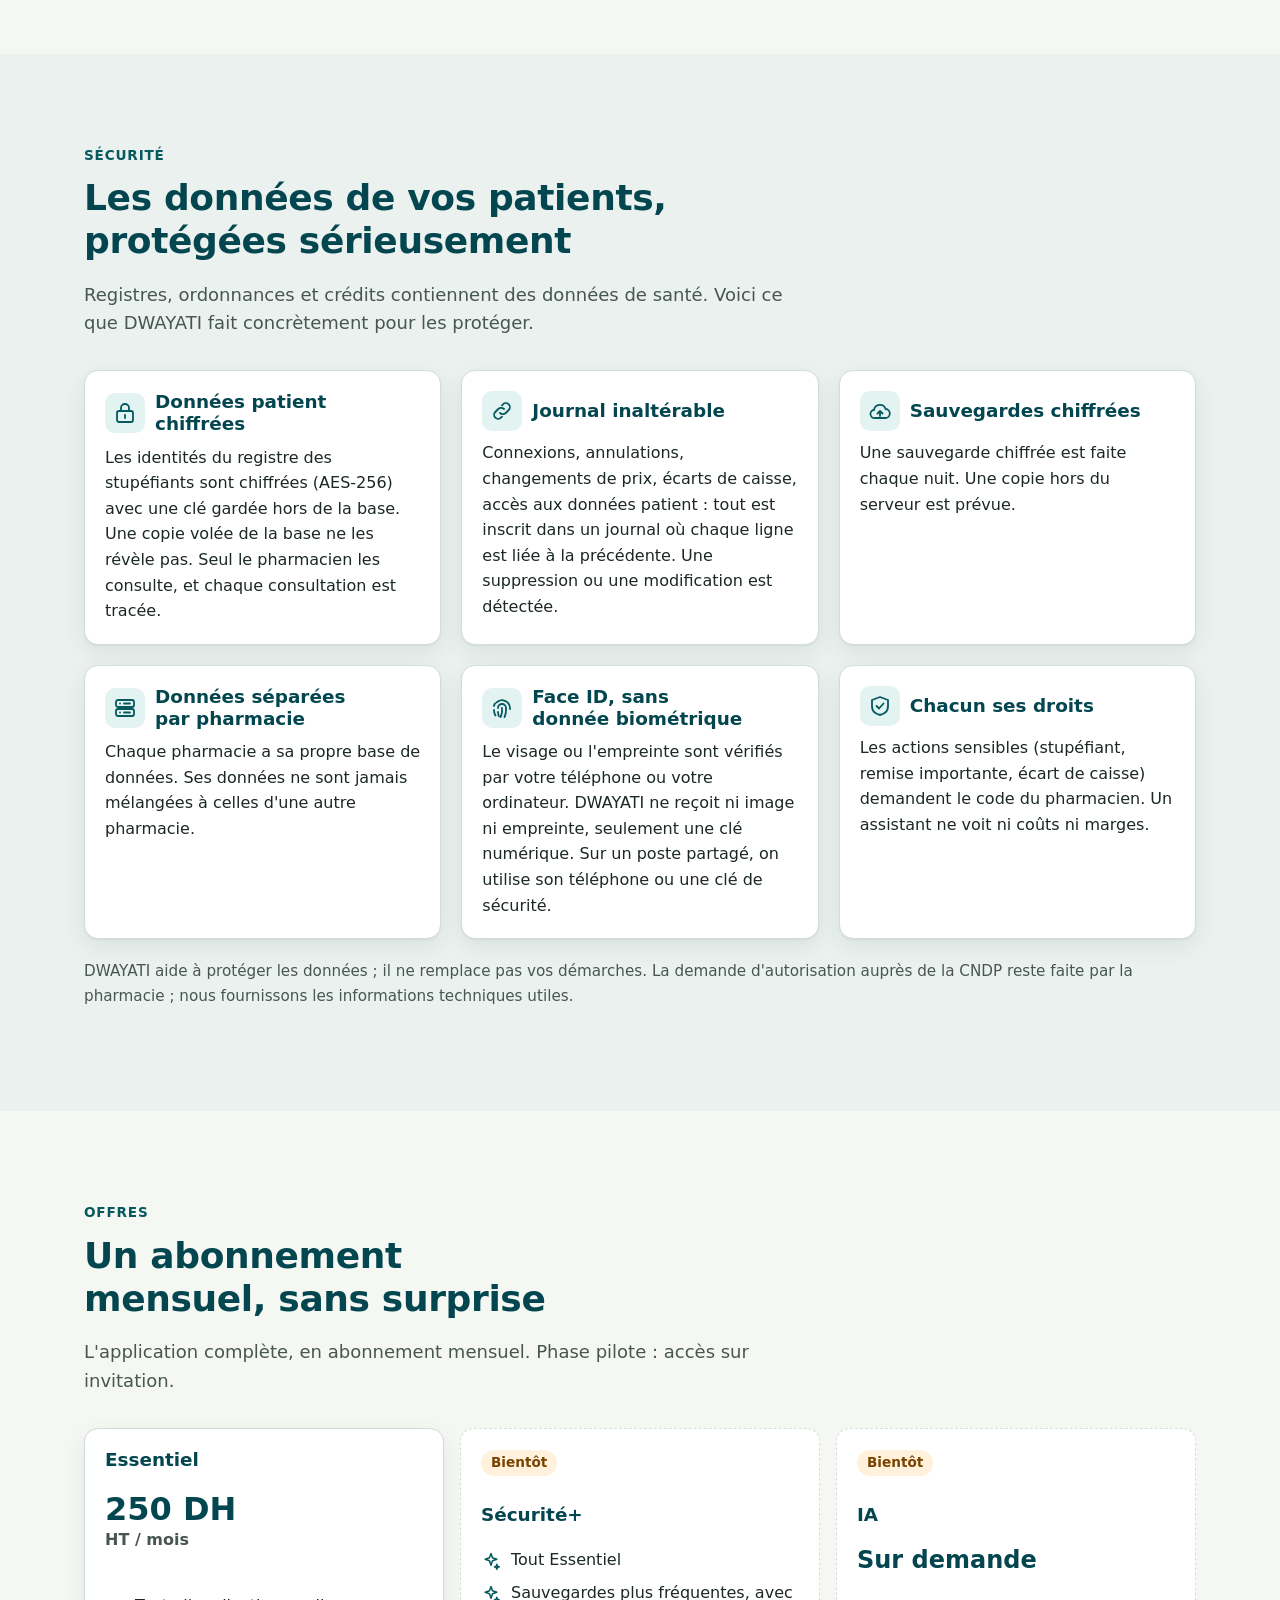
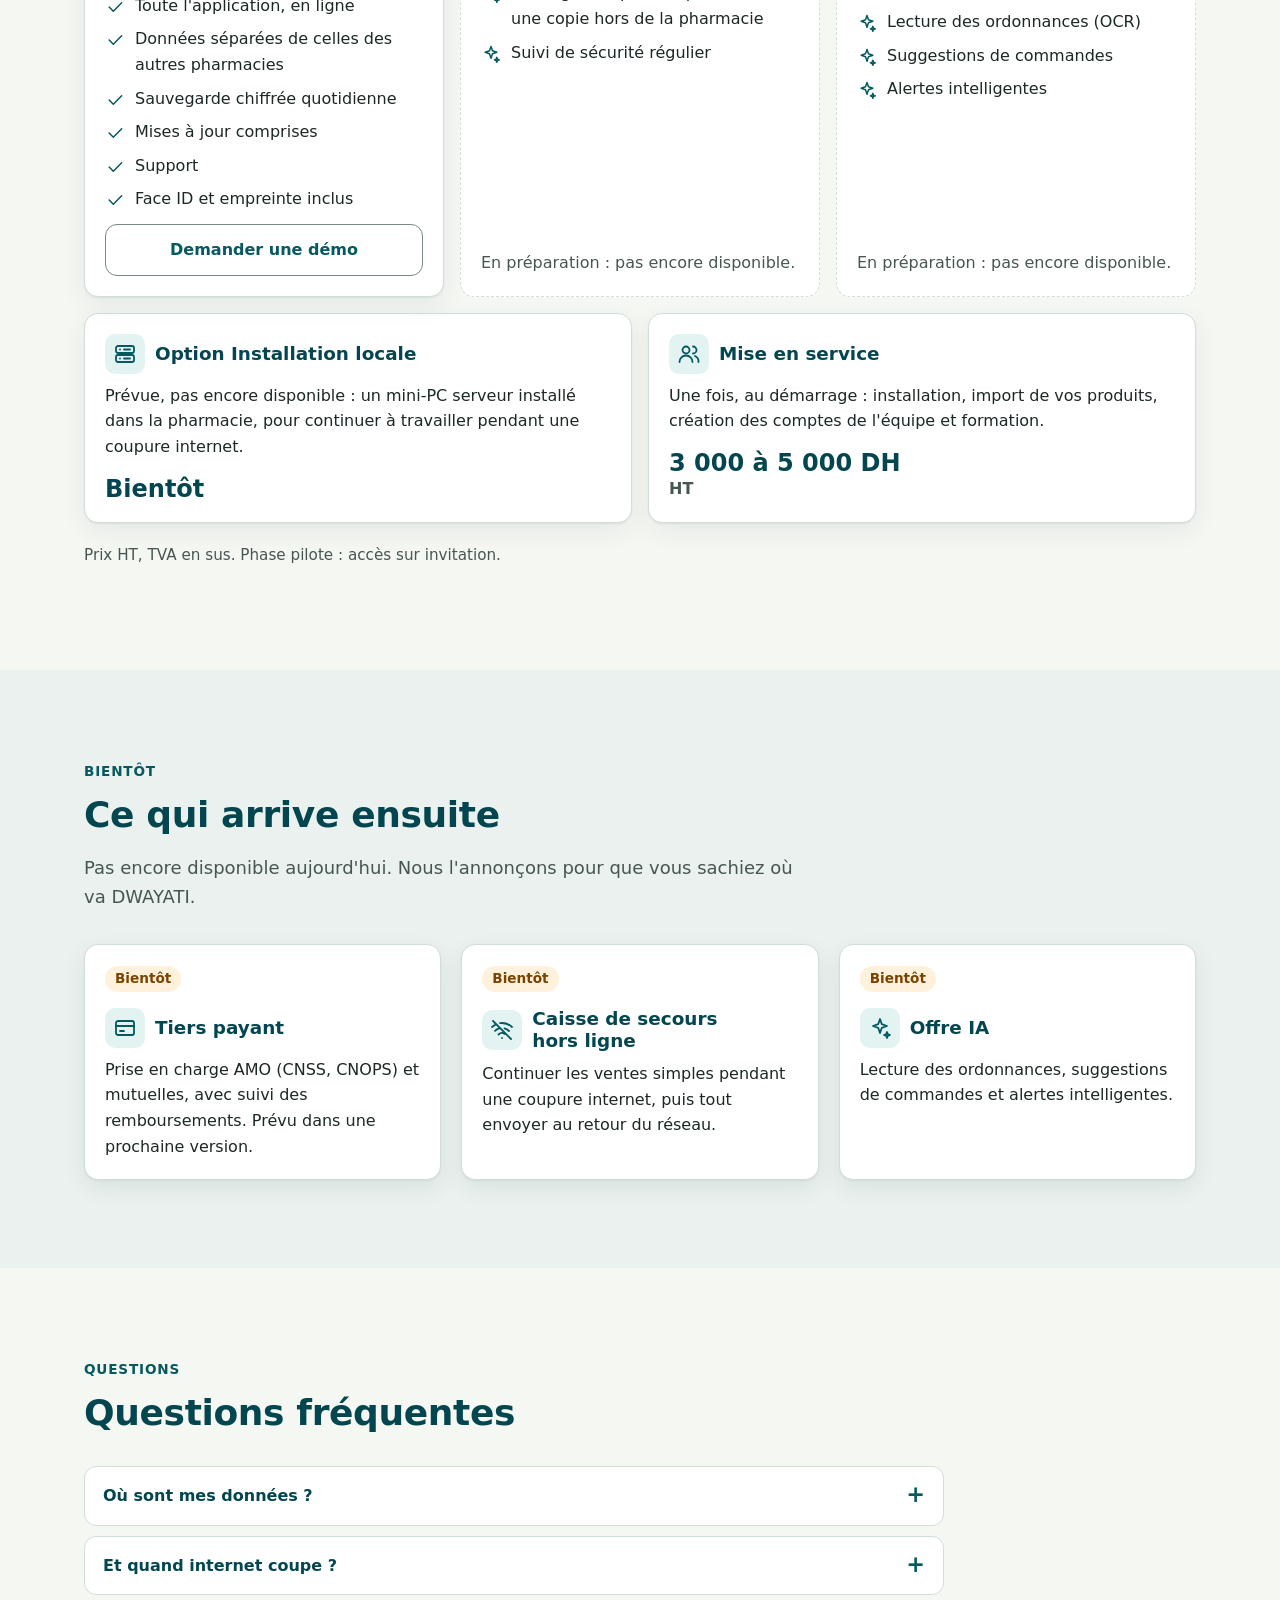
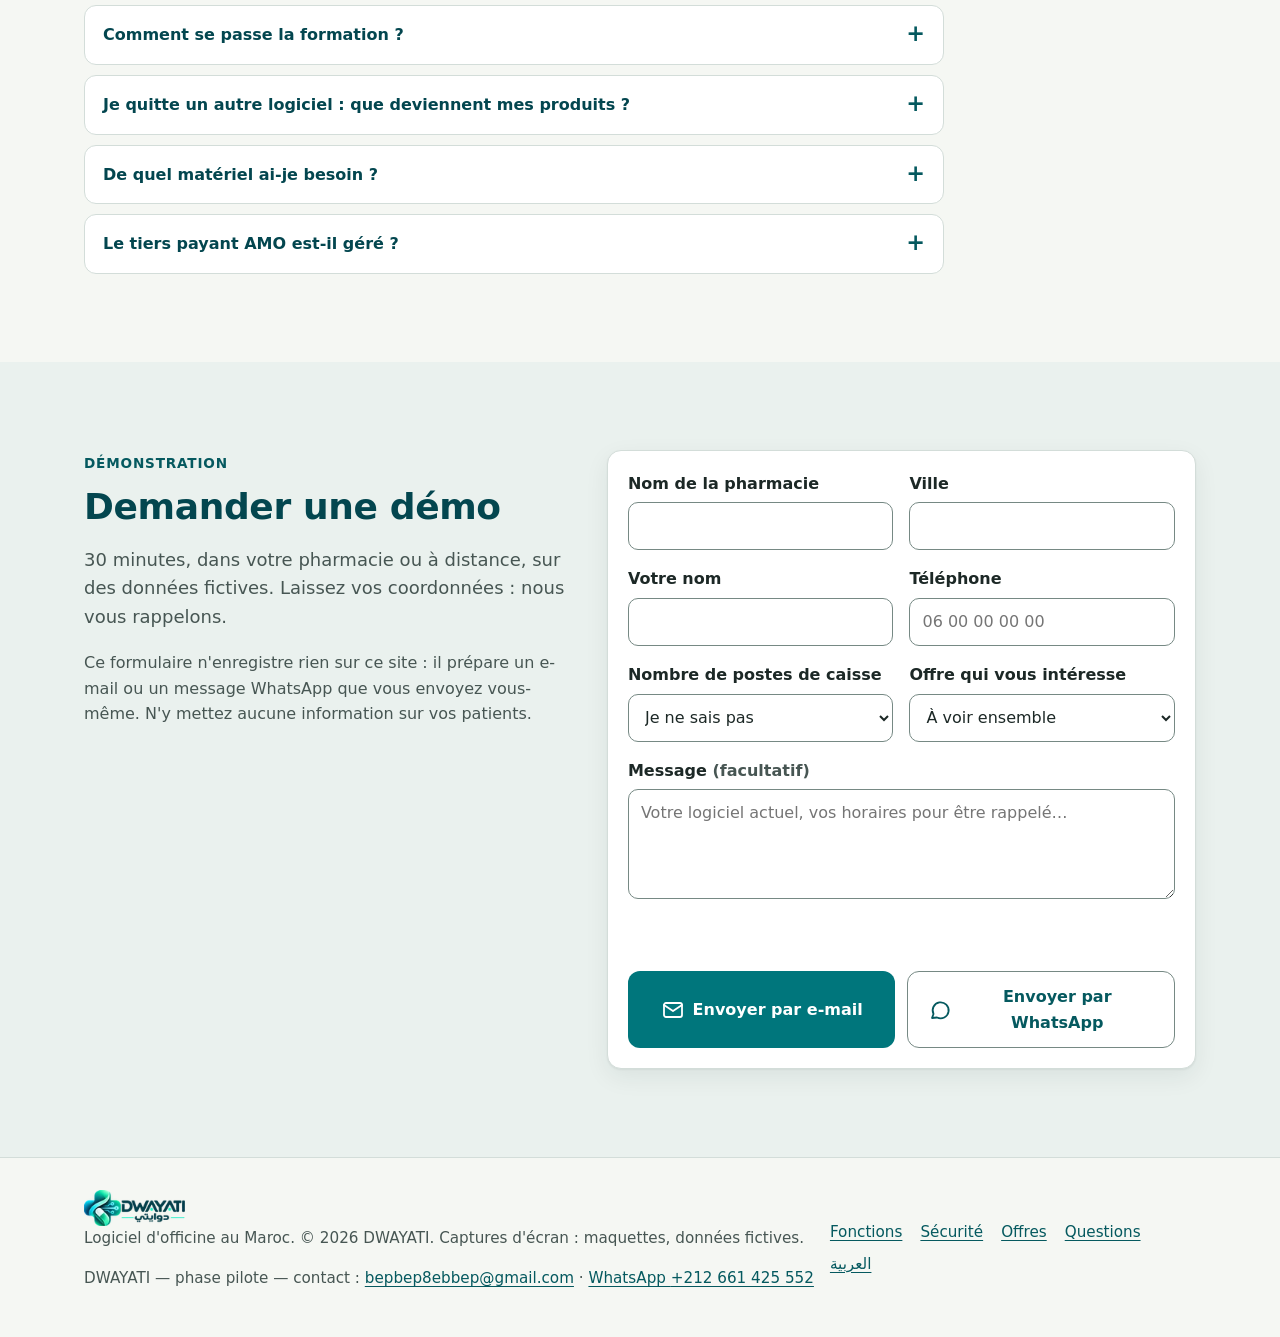
==== commit 25a769f2: "Show real DWAYATI screenshots, light and dark Co-Authored-By: Claude Opus 5.5 <noreply@anthropic.com" ====
--- a/index.html
+++ b/index.html
@@ -124,7 +124,7 @@
     </div>
     <figure class="shot">
       <div class="frame">
-        <img src="assets/captures/caisse-fr-1280.webp" srcset="assets/captures/caisse-fr-640.webp 640w, assets/captures/caisse-fr-1280.webp 1280w" sizes="(min-width: 960px) 600px, calc(100vw - 32px)" width="1280" height="760" fetchpriority="high" alt="Écran de caisse : champ de scan en haut, panier de trois produits avec lot et date de péremption, total à payer 150,50 DH, paiement en espèces avec monnaie à rendre 49,50 DH.">
+        <img class="shot-light" src="assets/captures/caisse-fr-1280.webp" srcset="assets/captures/caisse-fr-640.webp 640w, assets/captures/caisse-fr-1280.webp 1280w" sizes="(min-width: 960px) 600px, calc(100vw - 32px)" fetchpriority="high" width="1280" height="800" alt="Écran de caisse : champ de scan en haut, panier de trois articles avec lot et date de péremption, total à payer 105,90 DH toujours visible, bouton Encaisser F12."><img class="shot-dark" src="assets/captures/caisse-fr-sombre-1280.webp" srcset="assets/captures/caisse-fr-sombre-640.webp 640w, assets/captures/caisse-fr-sombre-1280.webp 1280w" sizes="(min-width: 960px) 600px, calc(100vw - 32px)" loading="lazy" decoding="async" width="1280" height="800" alt="Écran de caisse : champ de scan en haut, panier de trois articles avec lot et date de péremption, total à payer 105,90 DH toujours visible, bouton Encaisser F12.">
       </div>
       <figcaption>La caisse : le champ de scan garde la main, le total reste toujours visible. Données fictives.</figcaption>
     </figure>
@@ -244,8 +244,8 @@
         </ul>
       </div>
       <figure class="shot">
-        <div class="frame"><img src="assets/captures/stock-fr-1280.webp" srcset="assets/captures/stock-fr-640.webp 640w, assets/captures/stock-fr-1280.webp 1280w" sizes="(min-width: 960px) 620px, calc(100vw - 32px)" width="1280" height="760" loading="lazy" decoding="async" alt="Écran Stock et lots : produits suivis, sous le minimum, ruptures ; liste avec date de péremption la plus proche, un stupéfiant signalé en violet et un produit du froid."></div>
-        <figcaption>Stock et lots : péremption la plus proche, stupéfiants et produits du froid signalés. Données fictives.</figcaption>
+        <div class="frame"><img class="shot-light" src="assets/captures/stock-fr-1280.webp" srcset="assets/captures/stock-fr-640.webp 640w, assets/captures/stock-fr-1280.webp 1280w" sizes="(min-width: 960px) 620px, calc(100vw - 32px)" loading="lazy" decoding="async" width="1280" height="800" alt="Écran Stock et lots : seize articles suivis, trois sous le minimum ; pour chaque article le disponible, le mini et maxi, la péremption la plus proche et l'emplacement, un produit du froid signalé."><img class="shot-dark" src="assets/captures/stock-fr-sombre-1280.webp" srcset="assets/captures/stock-fr-sombre-640.webp 640w, assets/captures/stock-fr-sombre-1280.webp 1280w" sizes="(min-width: 960px) 620px, calc(100vw - 32px)" loading="lazy" decoding="async" width="1280" height="800" alt="Écran Stock et lots : seize articles suivis, trois sous le minimum ; pour chaque article le disponible, le mini et maxi, la péremption la plus proche et l'emplacement, un produit du froid signalé."></div>
+        <figcaption>Stock et lots : péremption la plus proche, mini et maxi, produits du froid signalés. Données fictives.</figcaption>
       </figure>
     </article>
 
@@ -261,8 +261,8 @@
         </ul>
       </div>
       <figure class="shot">
-        <div class="frame"><img src="assets/captures/commandes-fr-1280.webp" srcset="assets/captures/commandes-fr-640.webp 640w, assets/captures/commandes-fr-1280.webp 1280w" sizes="(min-width: 960px) 620px, calc(100vw - 32px)" width="1280" height="760" loading="lazy" decoding="async" alt="Écran Proposition du jour : 9 produits, 2 fournisseurs, 127 boîtes ; pour chaque produit le disponible, le mini et maxi, le besoin, le colisage et la quantité à commander."></div>
-        <figcaption>Proposition du jour : quantités calculées et arrondies au colisage, un bon par grossiste. Données fictives.</figcaption>
+        <div class="frame"><img class="shot-light" src="assets/captures/reception-fr-1280.webp" srcset="assets/captures/reception-fr-640.webp 640w, assets/captures/reception-fr-1280.webp 1280w" sizes="(min-width: 960px) 620px, calc(100vw - 32px)" loading="lazy" decoding="async" width="1280" height="800" alt="Écran Contrôle de la réception : bon BL-2026-1042 de Grossiste Exemple, lignes remplies avec lot, péremption, quantités et prix, produit du froid en tête, deux lignes cochées après le scan des boîtes."><img class="shot-dark" src="assets/captures/reception-fr-sombre-1280.webp" srcset="assets/captures/reception-fr-sombre-640.webp 640w, assets/captures/reception-fr-sombre-1280.webp 1280w" sizes="(min-width: 960px) 620px, calc(100vw - 32px)" loading="lazy" decoding="async" width="1280" height="800" alt="Écran Contrôle de la réception : bon BL-2026-1042 de Grossiste Exemple, lignes remplies avec lot, péremption, quantités et prix, produit du froid en tête, deux lignes cochées après le scan des boîtes."></div>
+        <figcaption>Contrôle de la réception : lignes du bon remplies, boîtes cochées au scan, produits du froid en tête. Données fictives.</figcaption>
       </figure>
     </article>
 
@@ -277,7 +277,7 @@
         </ul>
       </div>
       <figure class="shot">
-        <div class="frame"><img src="assets/captures/cloture-fr-1280.webp" srcset="assets/captures/cloture-fr-640.webp 640w, assets/captures/cloture-fr-1280.webp 1280w" sizes="(min-width: 960px) 620px, calc(100vw - 32px)" width="1280" height="760" loading="lazy" decoding="async" alt="Fenêtre Clôturer la caisse : comptage par billets et pièces, ce que le tiroir doit contenir, écart de moins 5,00 DH dans la tolérance, bouton Clôturer et imprimer le Z."></div>
+        <div class="frame"><img class="shot-light" src="assets/captures/cloture-fr-1280.webp" srcset="assets/captures/cloture-fr-640.webp 640w, assets/captures/cloture-fr-1280.webp 1280w" sizes="(min-width: 960px) 620px, calc(100vw - 32px)" loading="lazy" decoding="async" width="1280" height="800" alt="Fenêtre Clôturer la caisse : comptage par billets et pièces, espèces théoriques 919,70 DH, écart de moins 5,00 DH dans la tolérance, bouton Clôturer et imprimer le Z."><img class="shot-dark" src="assets/captures/cloture-fr-sombre-1280.webp" srcset="assets/captures/cloture-fr-sombre-640.webp 640w, assets/captures/cloture-fr-sombre-1280.webp 1280w" sizes="(min-width: 960px) 620px, calc(100vw - 32px)" loading="lazy" decoding="async" width="1280" height="800" alt="Fenêtre Clôturer la caisse : comptage par billets et pièces, espèces théoriques 919,70 DH, écart de moins 5,00 DH dans la tolérance, bouton Clôturer et imprimer le Z."></div>
         <figcaption>Clôture de caisse : comptage par coupures, écart calculé, Z imprimé. Données fictives.</figcaption>
       </figure>
     </article>
@@ -292,7 +292,7 @@
         </ul>
       </div>
       <figure class="shot">
-        <div class="frame"><img src="assets/captures/accueil-fr-1280.webp" srcset="assets/captures/accueil-fr-640.webp 640w, assets/captures/accueil-fr-1280.webp 1280w" sizes="(min-width: 960px) 620px, calc(100vw - 32px)" width="1280" height="760" loading="lazy" decoding="async" alt="Accueil À faire maintenant : commandes non livrées depuis 7 jours, réception à contrôler, 3 lots qui périment dans moins de 3 mois, produits sous le minimum, inventaire des stupéfiants, comptes clients en retard."></div>
+        <div class="frame"><img class="shot-light" src="assets/captures/accueil-fr-1280.webp" srcset="assets/captures/accueil-fr-640.webp 640w, assets/captures/accueil-fr-1280.webp 1280w" sizes="(min-width: 960px) 620px, calc(100vw - 32px)" loading="lazy" decoding="async" width="1280" height="800" alt="Accueil : caisse ouverte, « À faire maintenant » avec une réception à contrôler et trois produits sous le minimum, ventes du jour 419,70 DH en espèces."><img class="shot-dark" src="assets/captures/accueil-fr-sombre-1280.webp" srcset="assets/captures/accueil-fr-sombre-640.webp 640w, assets/captures/accueil-fr-sombre-1280.webp 1280w" sizes="(min-width: 960px) 620px, calc(100vw - 32px)" loading="lazy" decoding="async" width="1280" height="800" alt="Accueil : caisse ouverte, « À faire maintenant » avec une réception à contrôler et trois produits sous le minimum, ventes du jour 419,70 DH en espèces."></div>
         <figcaption>L'accueil range ce qui est urgent, le plus pressé en haut. Données fictives.</figcaption>
       </figure>
     </article>
--- a/assets/site.css
+++ b/assets/site.css
@@ -147,11 +147,18 @@
 .chips li { display: inline-flex; align-items: center; gap: 6px; padding: 6px 12px; border-radius: 999px; background: var(--soft); color: var(--link); font-weight: 600; font-size: .92rem; }
 .chips .i { width: 18px; height: 18px; }
 
-/* Captures d'écran (maquettes, données fictives) */
+/* Captures d'écran (vraies captures de l'application, données fictives) : version claire ou sombre selon le thème de la page */
 .shot { margin: 0; }
+.shot .frame img { display: block; width: 100%; height: auto; }
+.shot .frame img.shot-dark { display: none; }
+:root[data-theme="dark"] .shot .frame img.shot-light { display: none; }
+:root[data-theme="dark"] .shot .frame img.shot-dark { display: block; }
+@media (prefers-color-scheme: dark) {
+  :root:not([data-theme]) .shot .frame img.shot-light { display: none; }
+  :root:not([data-theme]) .shot .frame img.shot-dark { display: block; }
+}
 .shot .frame { border-radius: var(--radius); overflow: hidden; border: 1px solid var(--line); box-shadow: var(--shadow); background: var(--surface); }
 .shot figcaption { margin-block-start: 10px; font-size: .9rem; color: var(--muted); }
-:root[data-theme="dark"] .shot img { filter: brightness(.92); }
 
 /* Visuel « comptoir du Maroc » sous l'accroche (découpe sans texte de l'affiche DWAYATI, emballages sans marque) */
 .maroc { grid-column: 1 / -1; margin: 0; }
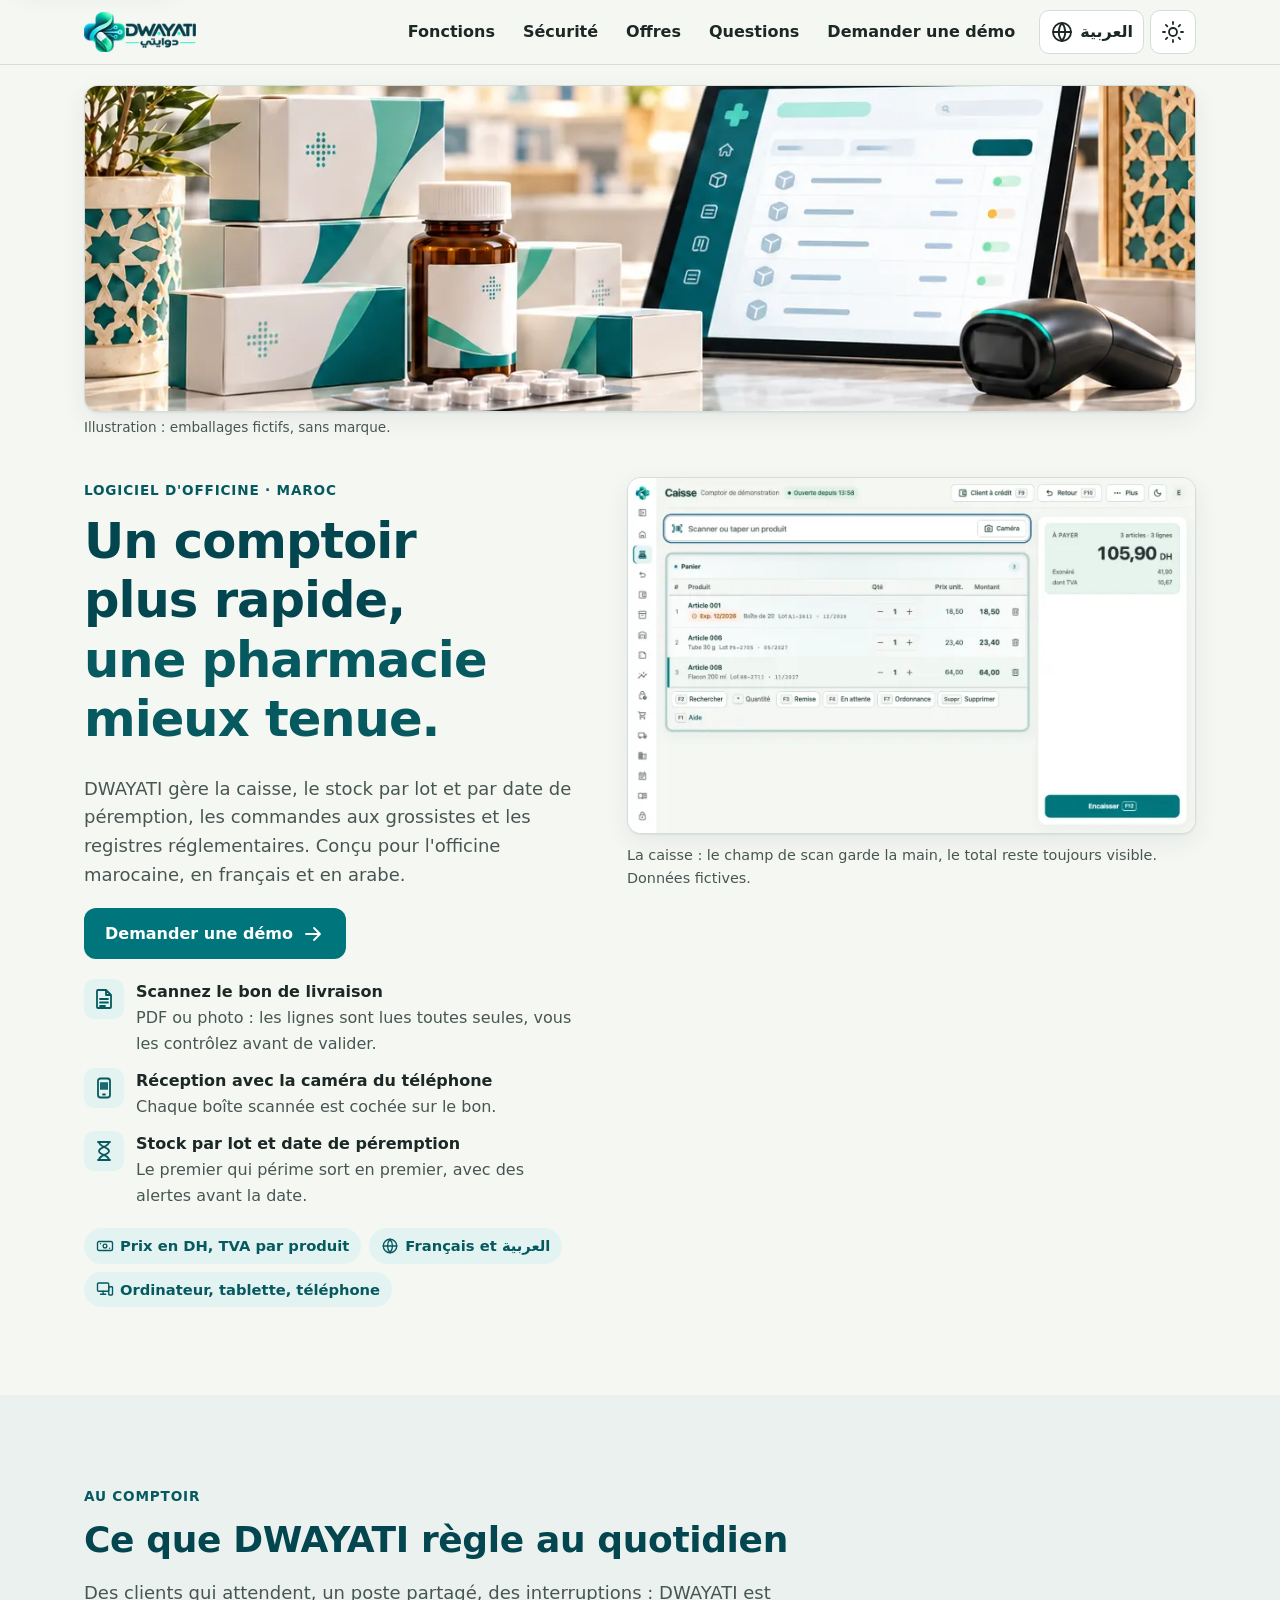
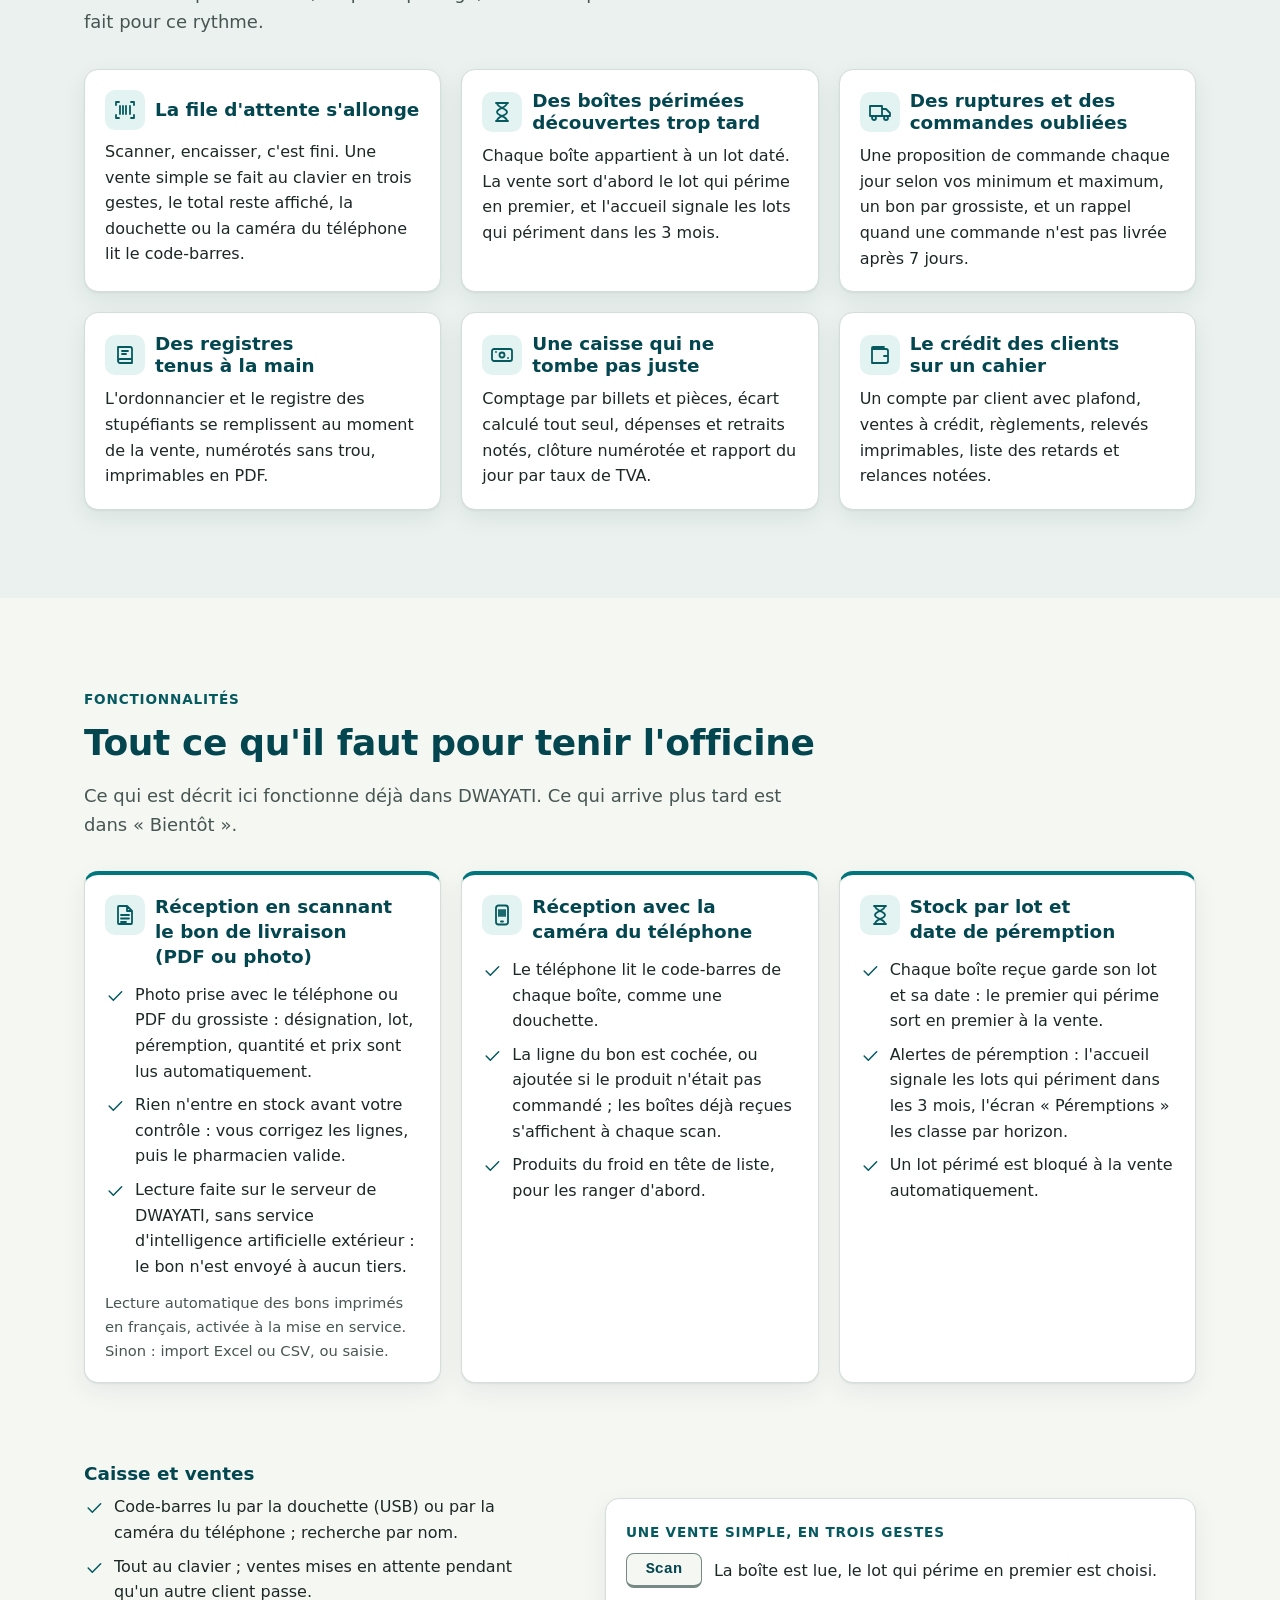
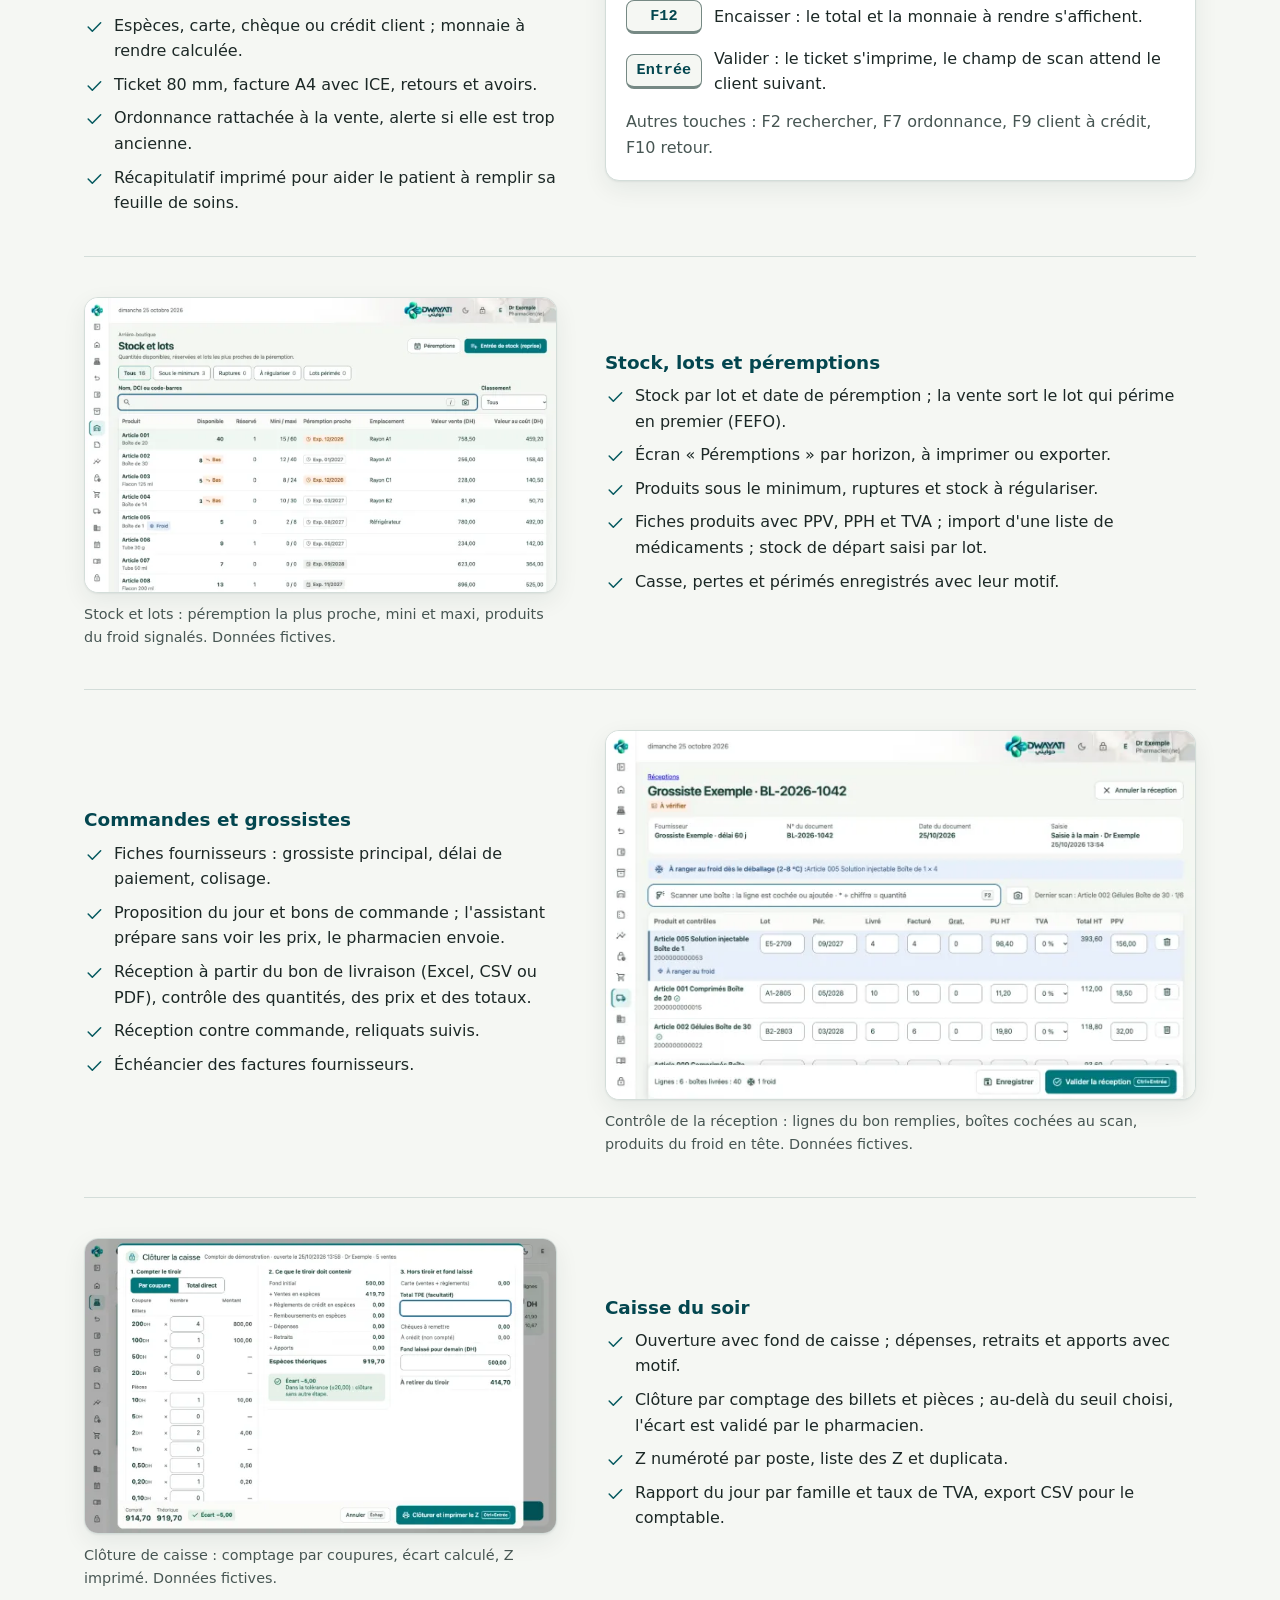
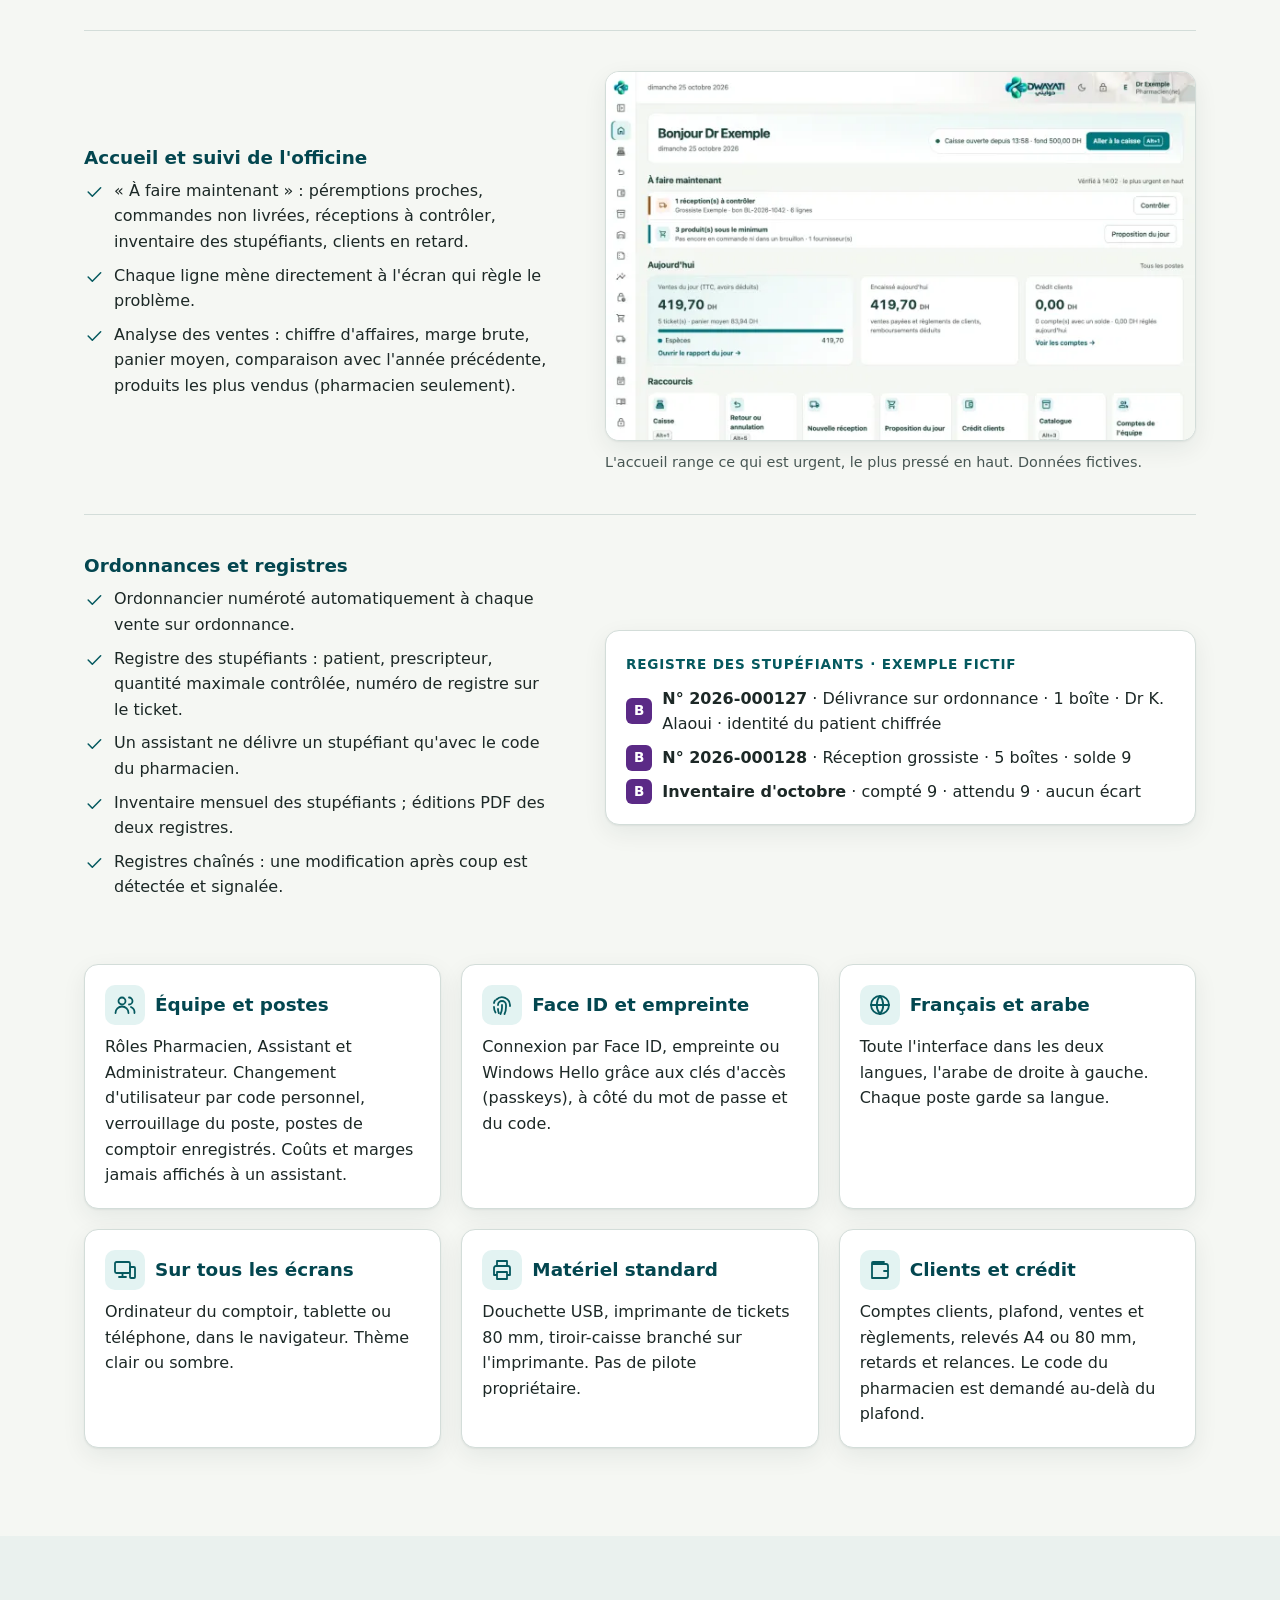
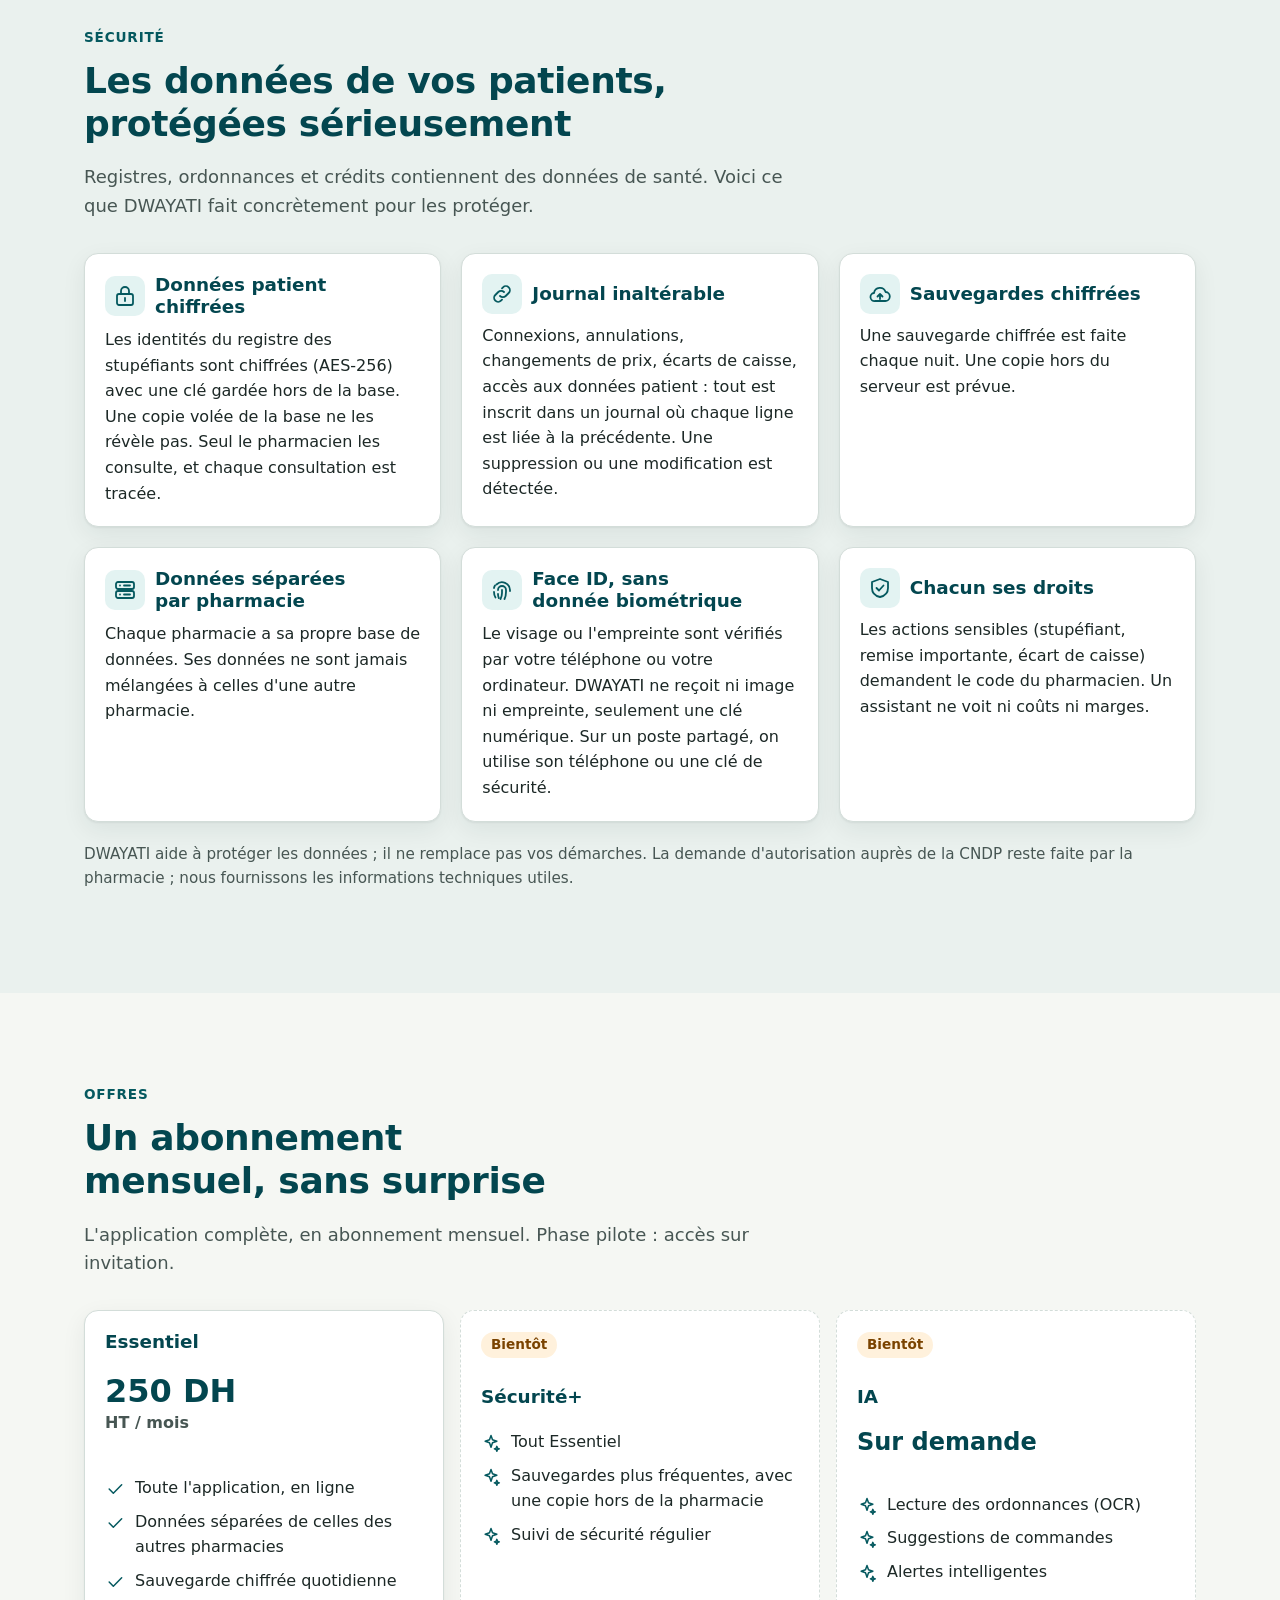
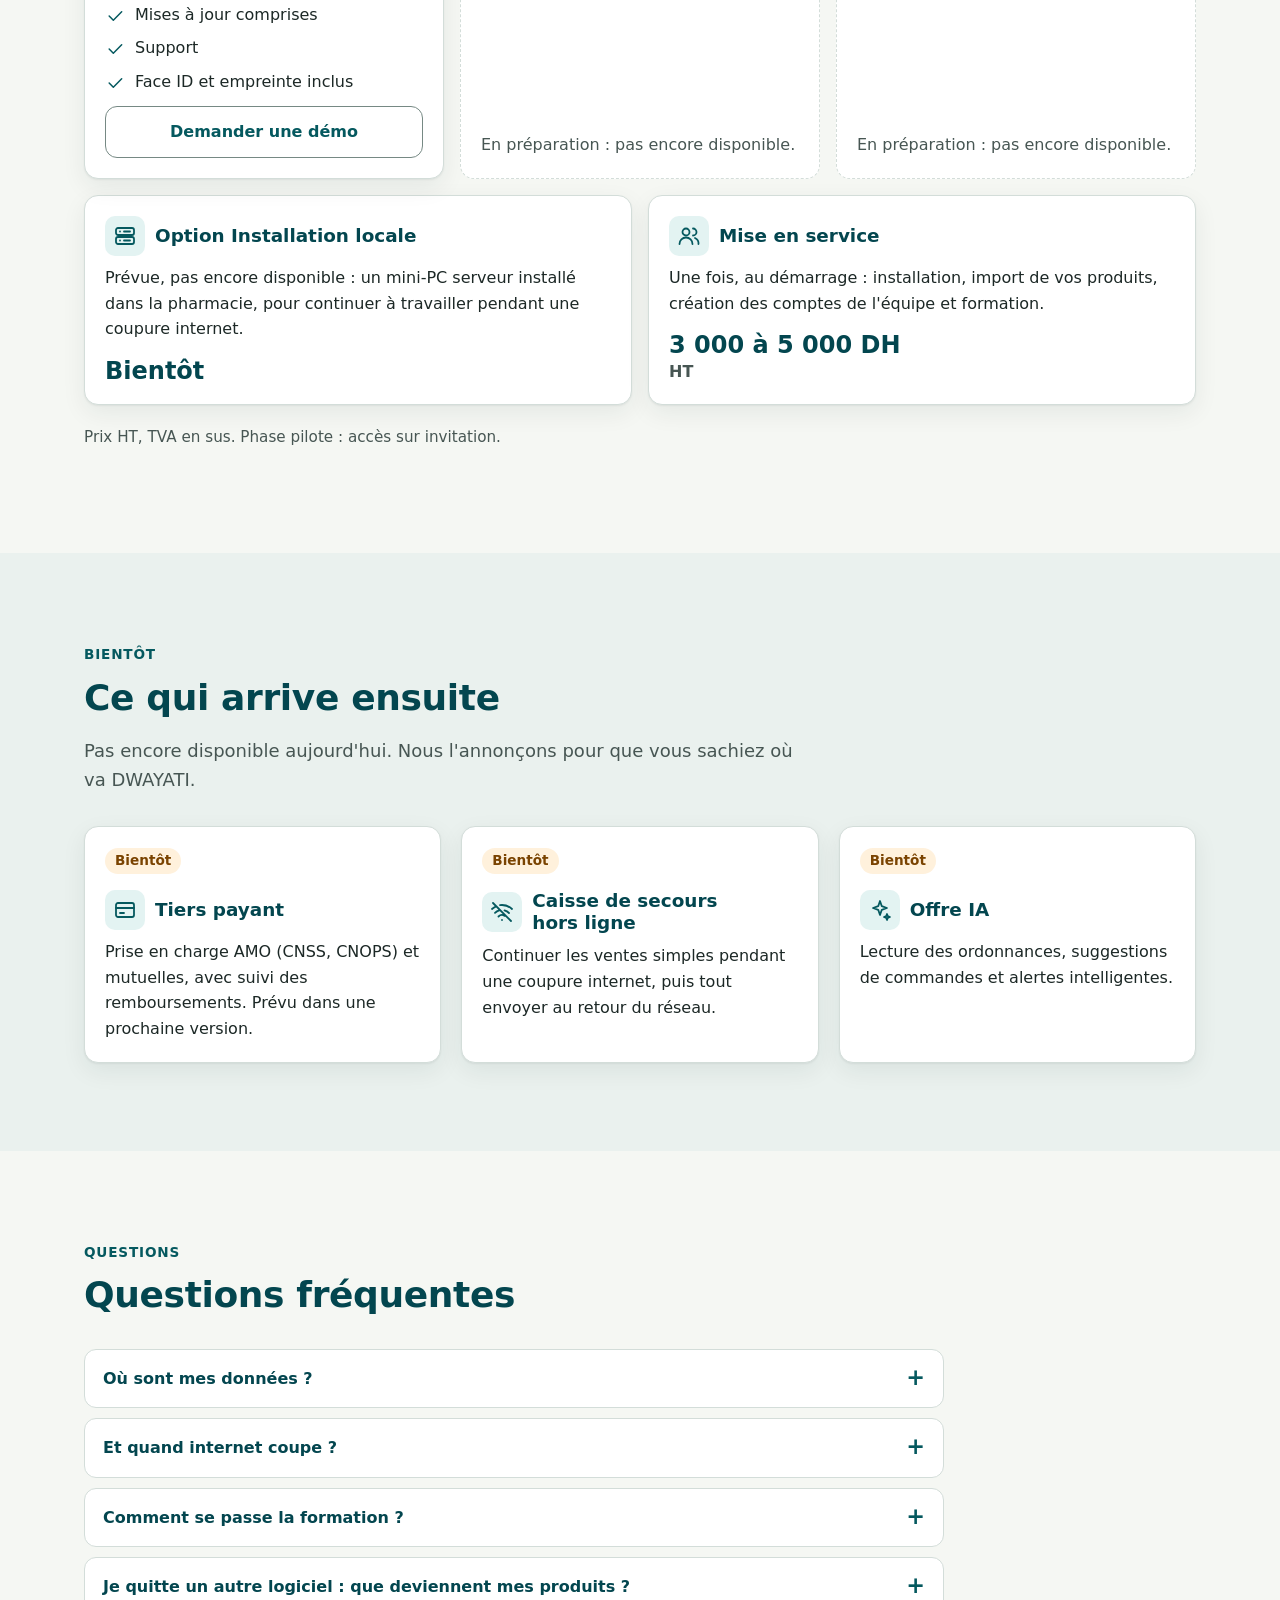
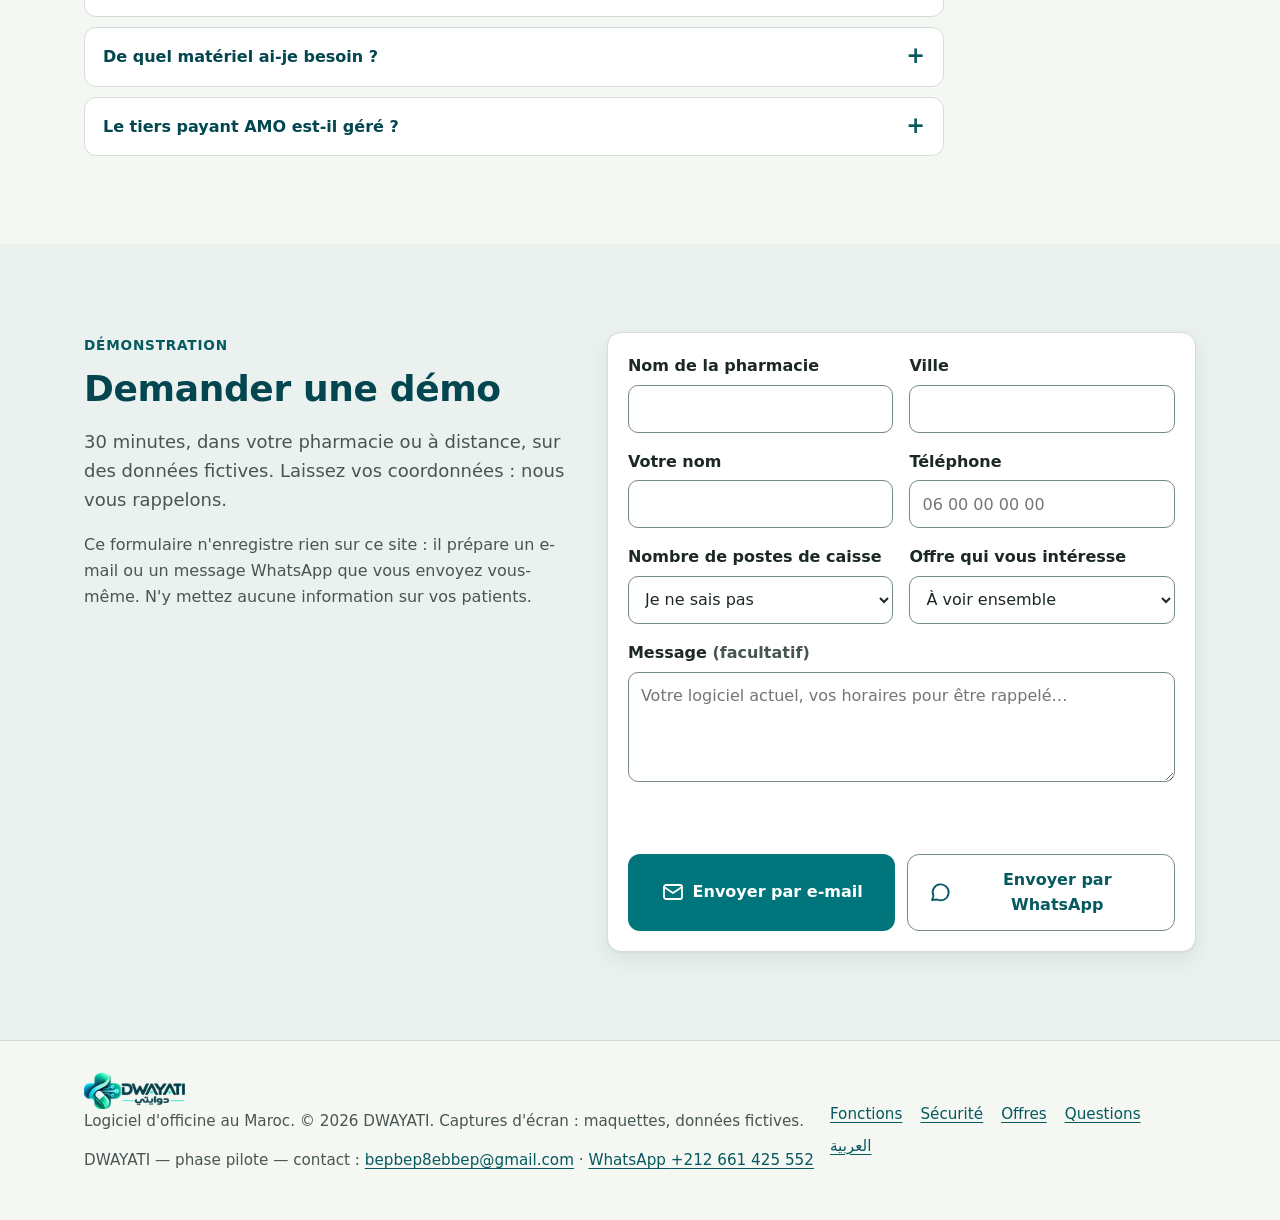
==== commit 096e550e: "Put the counter photo first on the page Co-Authored-By: Claude Opus 5.5 <noreply@anthropic.com>" ====
--- a/index.html
+++ b/index.html
@@ -103,19 +103,24 @@
 
 <!-- ACCROCHE -->
 <section class="hero" aria-labelledby="titre">
+  <!-- Visuel d'ouverture : premier élément de la page (image du premier écran : chargée tout de suite, en priorité) -->
+  <figure class="maroc">
+    <img src="assets/img/dwayati-comptoir-960.webp" srcset="assets/img/dwayati-comptoir-640.webp 640w, assets/img/dwayati-comptoir-960.webp 960w, assets/img/dwayati-comptoir-1254.webp 1254w" sizes="(min-width: 1208px) 1112px, (min-width: 720px) calc(100vw - 48px), 100vw" width="1254" height="485" fetchpriority="high" alt="Comptoir de pharmacie au Maroc : boîtes de médicaments sans marque, flacon, plaquette de comprimés, tablette affichant un logiciel et lecteur de code-barres, décor de zellige.">
+    <figcaption>Illustration : emballages fictifs, sans marque.</figcaption>
+  </figure>
   <div class="wrap">
     <div>
       <p class="eyebrow">Logiciel d'officine · Maroc</p>
       <h1 id="titre">Un comptoir plus rapide, <span>une pharmacie mieux tenue.</span></h1>
       <p class="lead">DWAYATI gère la caisse, le stock par lot et par date de péremption, les commandes aux grossistes et les registres réglementaires. Conçu pour l'officine marocaine, en français et en arabe.</p>
+      <div class="actions">
+        <a class="btn btn-primary" href="#demo">Demander une démo <svg class="i i-dir" aria-hidden="true"><use href="#i-arrow"/></svg></a>
+      </div>
       <ul class="keys" aria-label="Points forts">
         <li><span class="badge-ico"><svg class="i" aria-hidden="true"><use href="#i-doc"/></svg></span><span><strong>Scannez le bon de livraison</strong> PDF ou photo : les lignes sont lues toutes seules, vous les contrôlez avant de valider.</span></li>
         <li><span class="badge-ico"><svg class="i" aria-hidden="true"><use href="#i-phone"/></svg></span><span><strong>Réception avec la caméra du téléphone</strong> Chaque boîte scannée est cochée sur le bon.</span></li>
         <li><span class="badge-ico"><svg class="i" aria-hidden="true"><use href="#i-hourglass"/></svg></span><span><strong>Stock par lot et date de péremption</strong> Le premier qui périme sort en premier, avec des alertes avant la date.</span></li>
       </ul>
-      <div class="actions">
-        <a class="btn btn-primary" href="#demo">Demander une démo <svg class="i i-dir" aria-hidden="true"><use href="#i-arrow"/></svg></a>
-      </div>
       <ul class="chips" aria-label="En bref">
         <li><svg class="i" aria-hidden="true"><use href="#i-cash"/></svg>Prix en DH, TVA par produit</li>
         <li><svg class="i" aria-hidden="true"><use href="#i-globe"/></svg>Français et العربية</li>
@@ -124,13 +129,9 @@
     </div>
     <figure class="shot">
       <div class="frame">
-        <img class="shot-light" src="assets/captures/caisse-fr-1280.webp" srcset="assets/captures/caisse-fr-640.webp 640w, assets/captures/caisse-fr-1280.webp 1280w" sizes="(min-width: 960px) 600px, calc(100vw - 32px)" fetchpriority="high" width="1280" height="800" alt="Écran de caisse : champ de scan en haut, panier de trois articles avec lot et date de péremption, total à payer 105,90 DH toujours visible, bouton Encaisser F12."><img class="shot-dark" src="assets/captures/caisse-fr-sombre-1280.webp" srcset="assets/captures/caisse-fr-sombre-640.webp 640w, assets/captures/caisse-fr-sombre-1280.webp 1280w" sizes="(min-width: 960px) 600px, calc(100vw - 32px)" loading="lazy" decoding="async" width="1280" height="800" alt="Écran de caisse : champ de scan en haut, panier de trois articles avec lot et date de péremption, total à payer 105,90 DH toujours visible, bouton Encaisser F12.">
+        <img class="shot-light" src="assets/captures/caisse-fr-1280.webp" srcset="assets/captures/caisse-fr-640.webp 640w, assets/captures/caisse-fr-1280.webp 1280w" sizes="(min-width: 960px) 600px, calc(100vw - 32px)" width="1280" height="800" alt="Écran de caisse : champ de scan en haut, panier de trois articles avec lot et date de péremption, total à payer 105,90 DH toujours visible, bouton Encaisser F12."><img class="shot-dark" src="assets/captures/caisse-fr-sombre-1280.webp" srcset="assets/captures/caisse-fr-sombre-640.webp 640w, assets/captures/caisse-fr-sombre-1280.webp 1280w" sizes="(min-width: 960px) 600px, calc(100vw - 32px)" loading="lazy" decoding="async" width="1280" height="800" alt="Écran de caisse : champ de scan en haut, panier de trois articles avec lot et date de péremption, total à payer 105,90 DH toujours visible, bouton Encaisser F12.">
       </div>
       <figcaption>La caisse : le champ de scan garde la main, le total reste toujours visible. Données fictives.</figcaption>
-    </figure>
-    <figure class="maroc">
-      <img src="assets/img/dwayati-comptoir-960.webp" srcset="assets/img/dwayati-comptoir-640.webp 640w, assets/img/dwayati-comptoir-960.webp 960w, assets/img/dwayati-comptoir-1254.webp 1254w" sizes="(min-width: 1280px) 1200px, calc(100vw - 32px)" width="1254" height="485" loading="lazy" decoding="async" alt="Comptoir de pharmacie au Maroc : boîtes de médicaments sans marque, flacon, plaquette de comprimés, tablette affichant un logiciel et lecteur de code-barres, décor de zellige.">
-      <figcaption>Pensé pour les comptoirs du Maroc. Illustration : emballages fictifs, sans marque.</figcaption>
     </figure>
   </div>
 </section>
--- a/assets/site.css
+++ b/assets/site.css
@@ -135,13 +135,13 @@
 .btn-primary:hover { filter: brightness(1.08); }
 .btn-ghost { background: var(--surface); color: var(--link); border-color: var(--line-strong); }
 .btn-ghost:hover { background: var(--soft); }
-.actions { display: flex; flex-wrap: wrap; gap: 12px; margin-block: 24px 8px; }
+.actions { display: flex; flex-wrap: wrap; gap: 12px; margin-block: 8px; }
 @media (max-width: 479px) { .actions .btn { flex: 1 1 100%; } }
 
 /* Accroche */
-.hero { padding-block: 40px 56px; }
-.hero .wrap { display: grid; gap: 36px; align-items: center; }
-@media (min-width: 960px) { .hero { padding-block: 72px 88px; } .hero .wrap { grid-template-columns: 1fr 1.15fr; gap: 48px; } }
+.hero { padding-block: 0 56px; }
+.hero .wrap { display: grid; gap: 36px; align-items: center; padding-block-start: 24px; }
+@media (min-width: 960px) { .hero { padding-block: 0 88px; } .hero .wrap { grid-template-columns: 1fr 1.15fr; gap: 48px; padding-block-start: 40px; align-items: start; } }
 .hero h1 span { color: var(--link); }
 .chips { list-style: none; padding: 0; margin: 20px 0 0; display: flex; flex-wrap: wrap; gap: 8px; }
 .chips li { display: inline-flex; align-items: center; gap: 6px; padding: 6px 12px; border-radius: 999px; background: var(--soft); color: var(--link); font-weight: 600; font-size: .92rem; }
@@ -160,11 +160,21 @@
 .shot .frame { border-radius: var(--radius); overflow: hidden; border: 1px solid var(--line); box-shadow: var(--shadow); background: var(--surface); }
 .shot figcaption { margin-block-start: 10px; font-size: .9rem; color: var(--muted); }
 
-/* Visuel « comptoir du Maroc » sous l'accroche (découpe sans texte de l'affiche DWAYATI, emballages sans marque) */
-.maroc { grid-column: 1 / -1; margin: 0; }
-.maroc img { display: block; width: 100%; height: auto; border-radius: var(--radius); border: 1px solid var(--line); box-shadow: var(--shadow); background: var(--surface); }
-.maroc figcaption { margin-block-start: 10px; font-size: .9rem; color: var(--muted); }
-@media (min-width: 960px) { .maroc img { aspect-ratio: 3 / 1; object-fit: cover; object-position: 50% 45%; } }
+/* Visuel « comptoir du Maroc » en tête de page, juste sous le menu, avant l'accroche
+   (découpe sans texte de l'affiche DWAYATI, emballages sans marque ; aucun texte posé dessus).
+   Téléphone : pleine largeur bord à bord, scène entière (boîtes, flacon, douchette). Grand écran : bandeau 3,4:1 arrondi.
+   Les boutons suivent le titre et le texte (avant les 3 points forts) : ils restent dans le premier écran du téléphone. */
+.maroc { margin: 0 auto; max-width: 1160px; }
+.maroc img { display: block; width: 100%; height: auto; aspect-ratio: 1254 / 485; object-fit: cover; background: var(--bg-alt); }
+.maroc figcaption { margin-block-start: 6px; padding-inline: 16px; font-size: .85rem; line-height: 1.4; color: var(--muted); }
+@media (min-width: 720px) {
+  .maroc { padding-inline: 24px; padding-block-start: 20px; }
+  .maroc img { border-radius: var(--radius); border: 1px solid var(--line); box-shadow: var(--shadow); }
+  .maroc figcaption { padding-inline: 0; }
+}
+@media (min-width: 960px) {
+  .maroc img { aspect-ratio: 3.4 / 1; object-position: 50% 50%; }
+}
 :root[data-theme="dark"] .maroc img { filter: brightness(.9); }
 @media (prefers-color-scheme: dark) { :root:not([data-theme="light"]) .maroc img { filter: brightness(.9); } }
 
